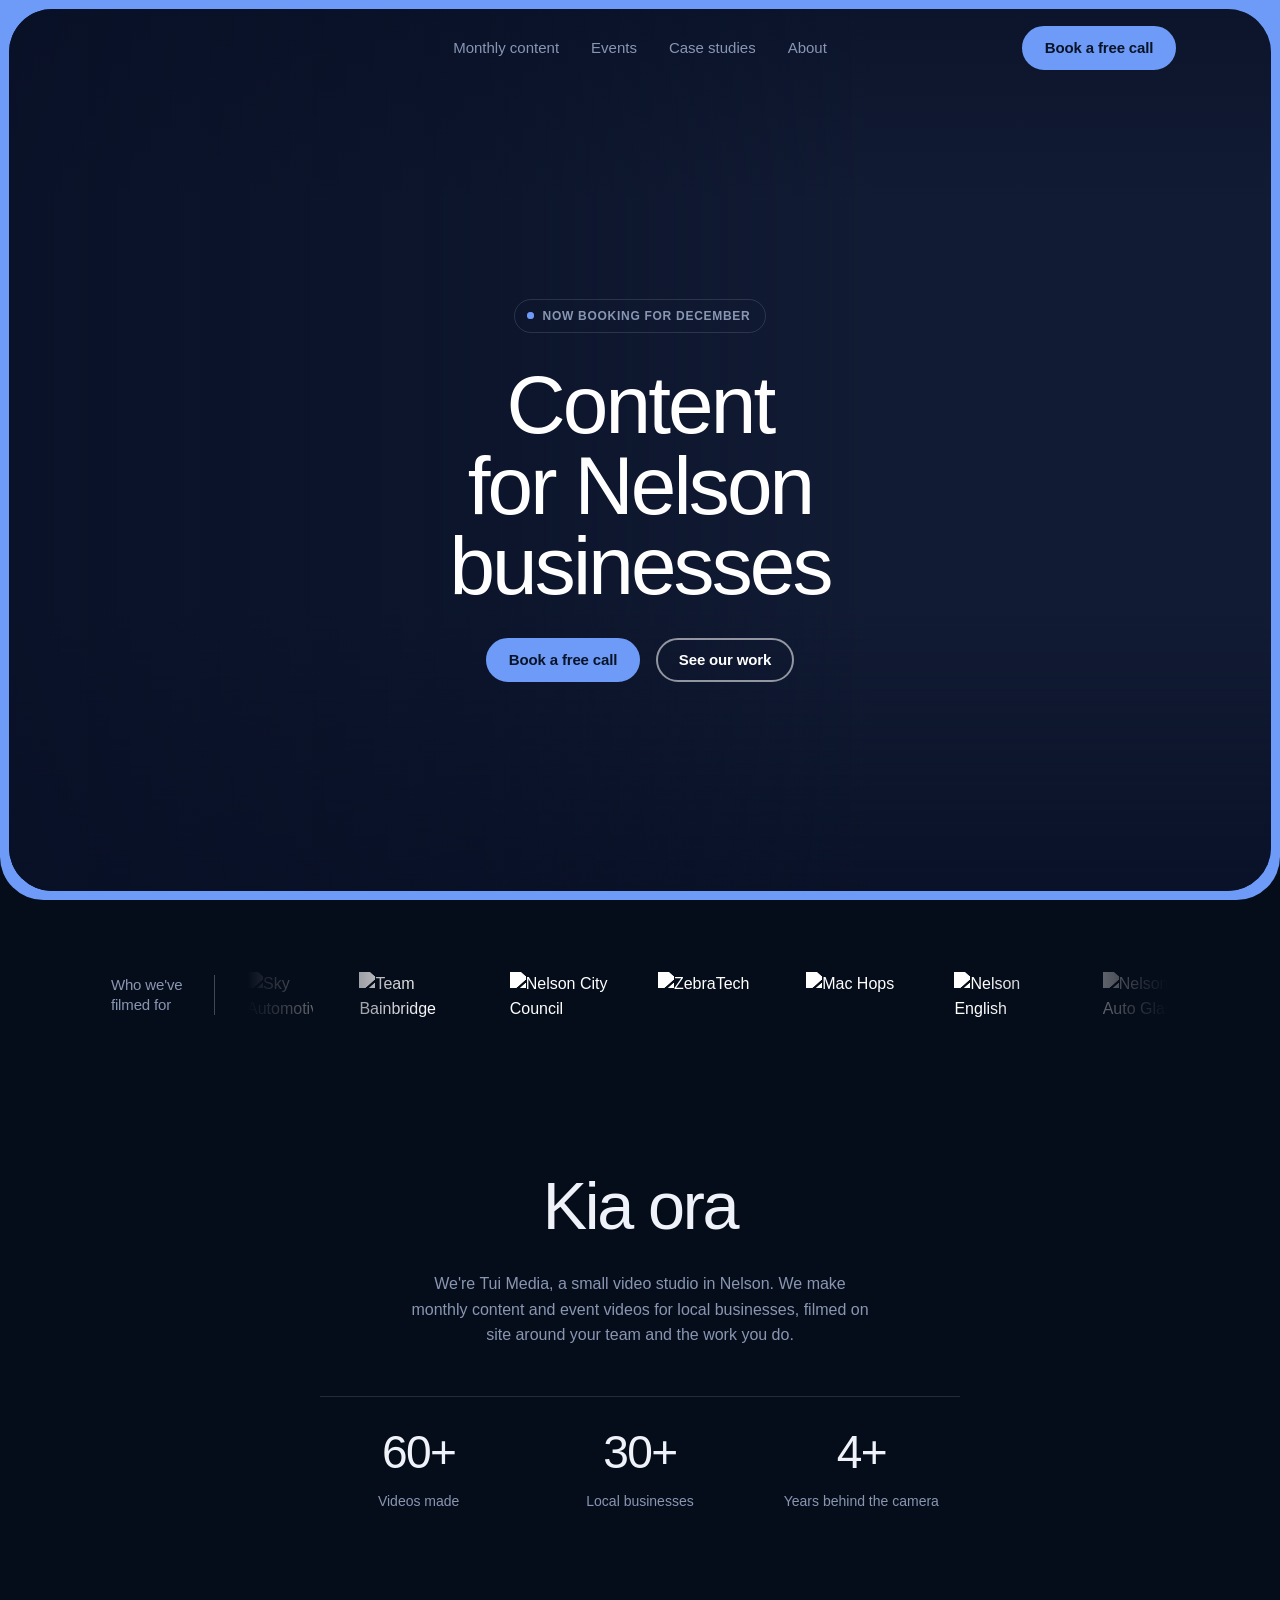
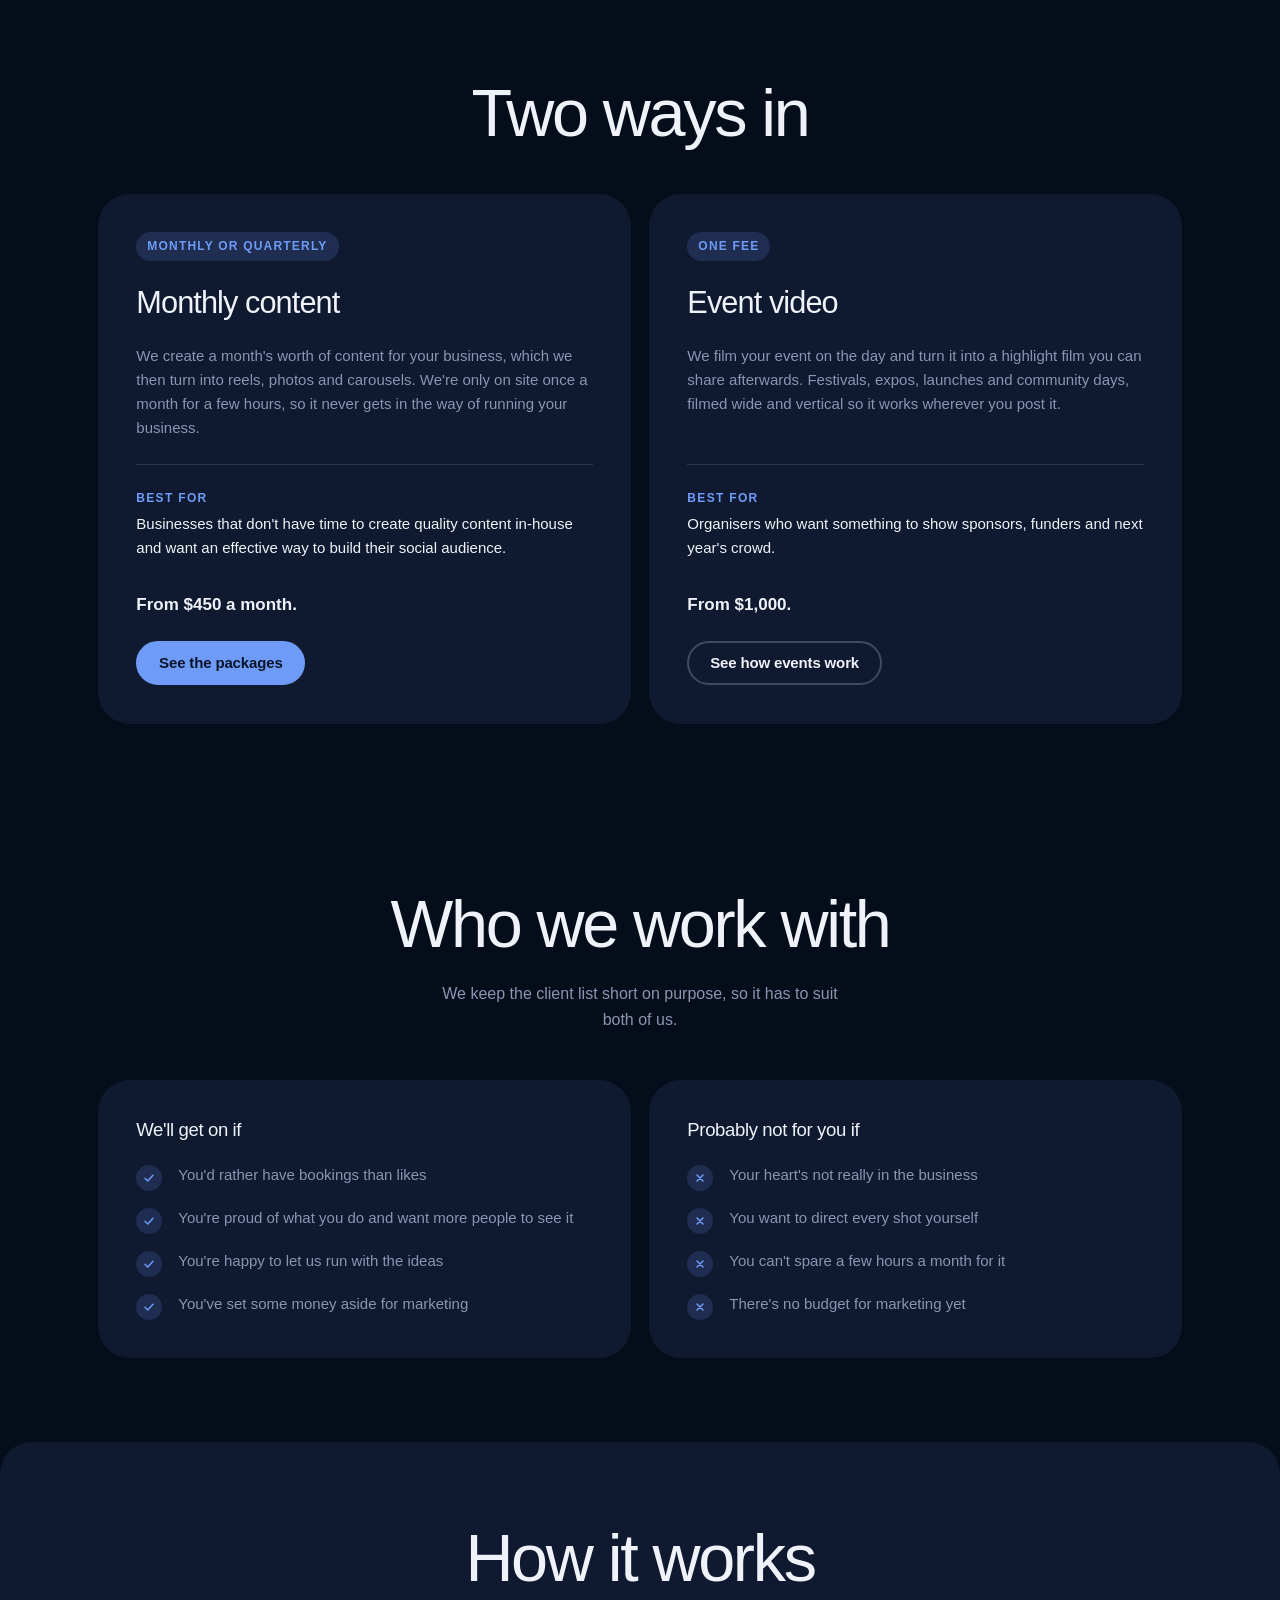
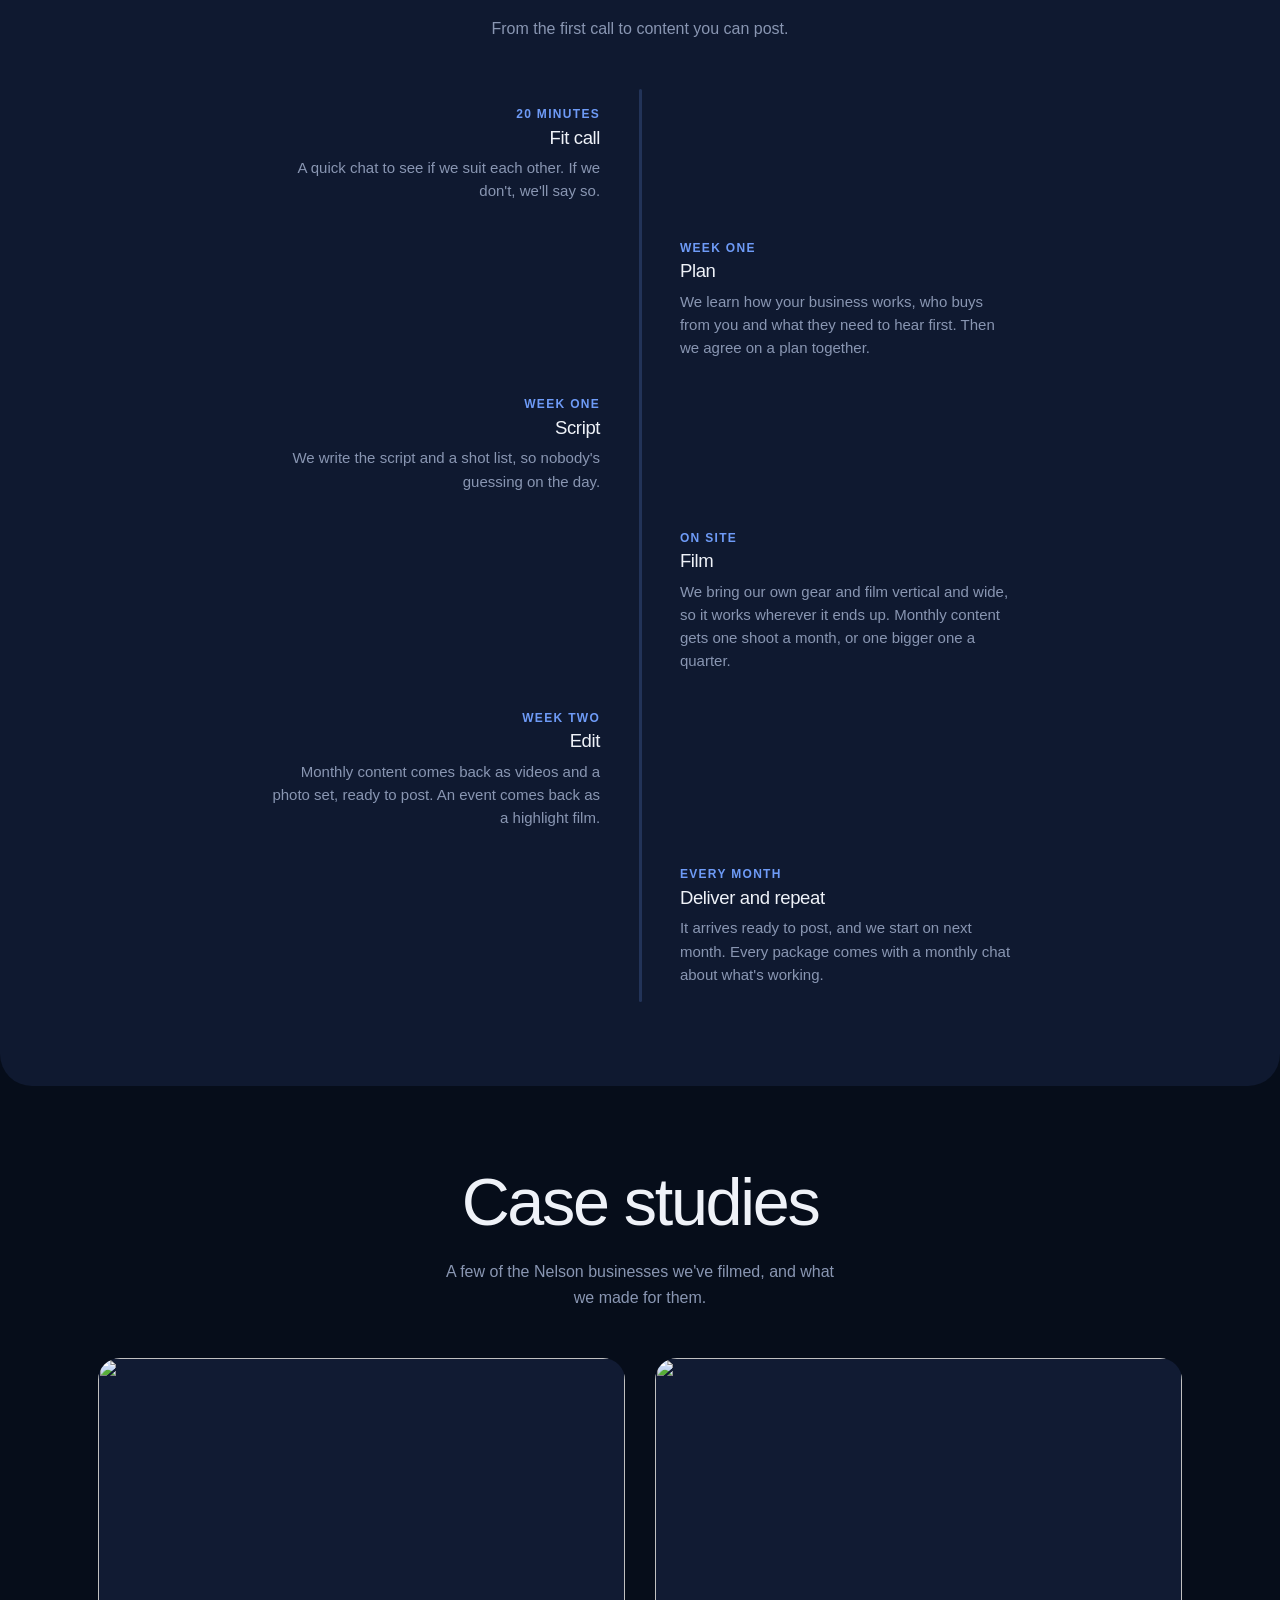
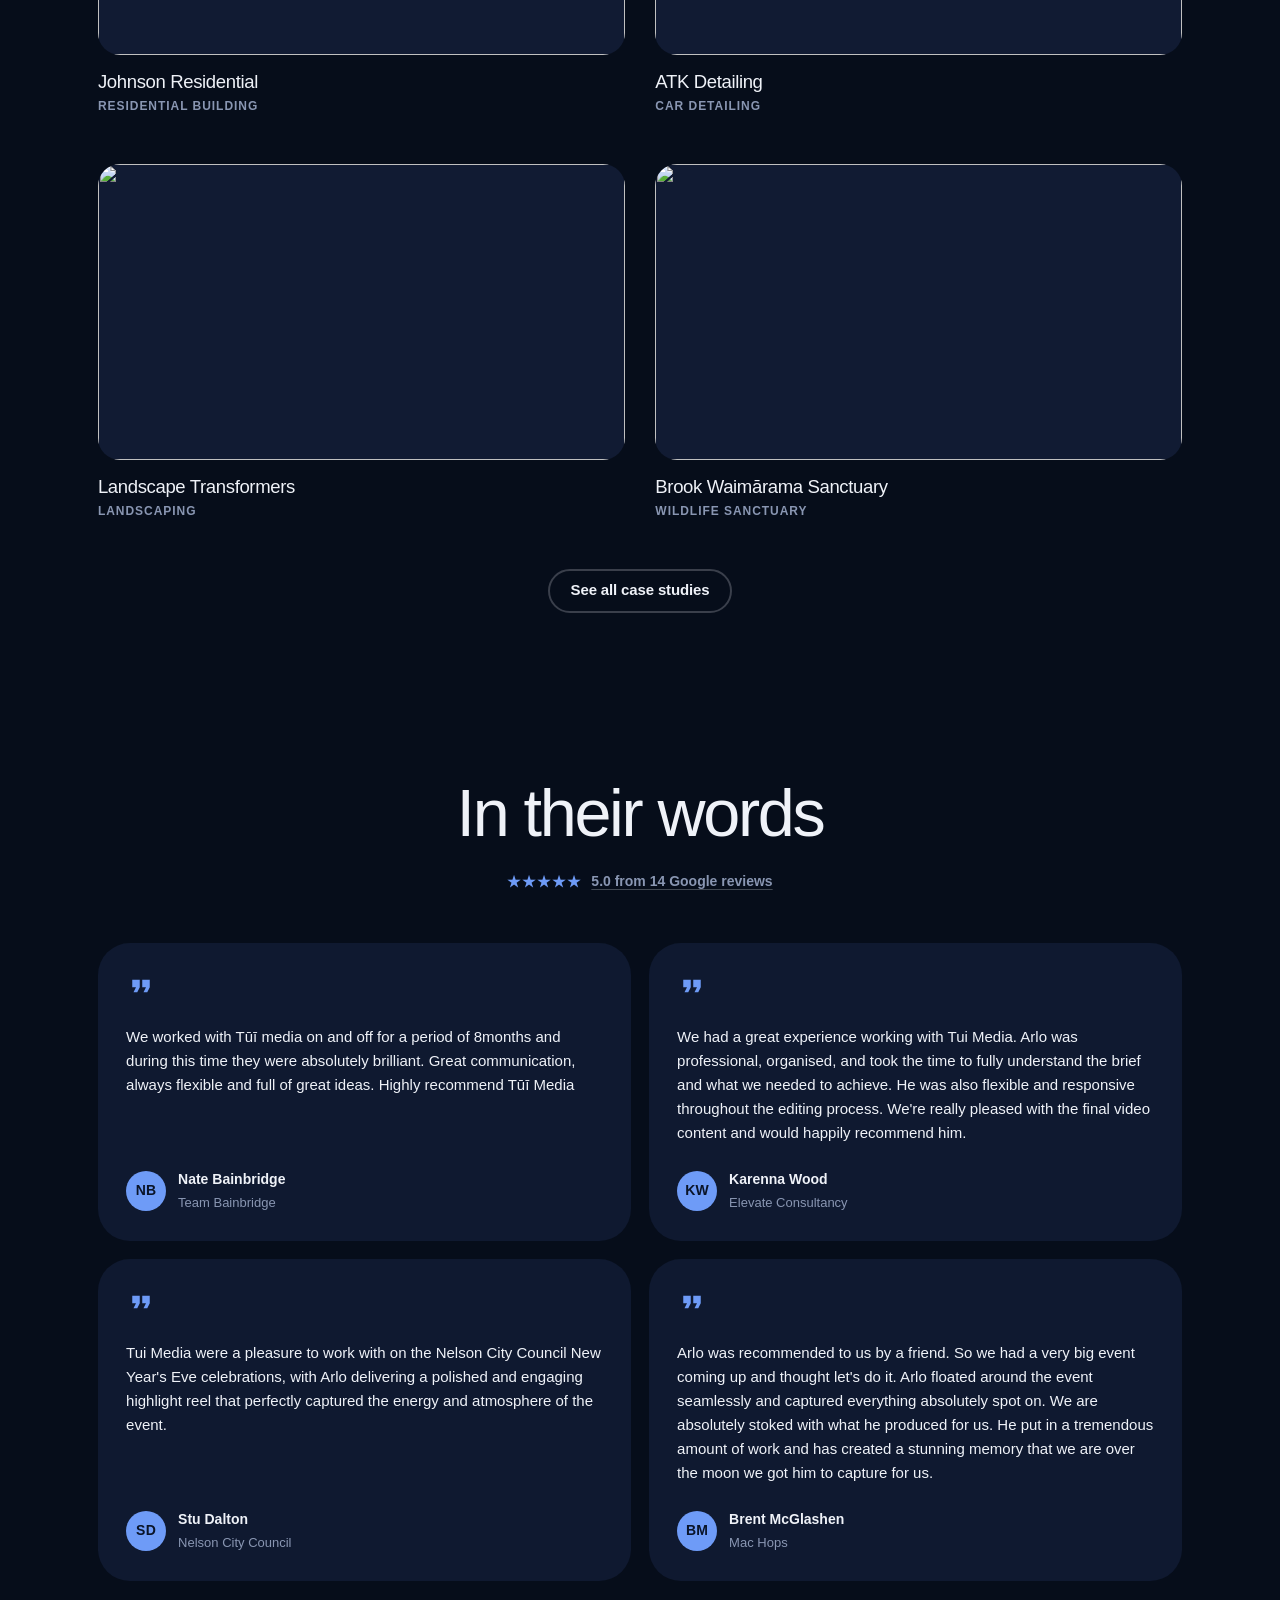
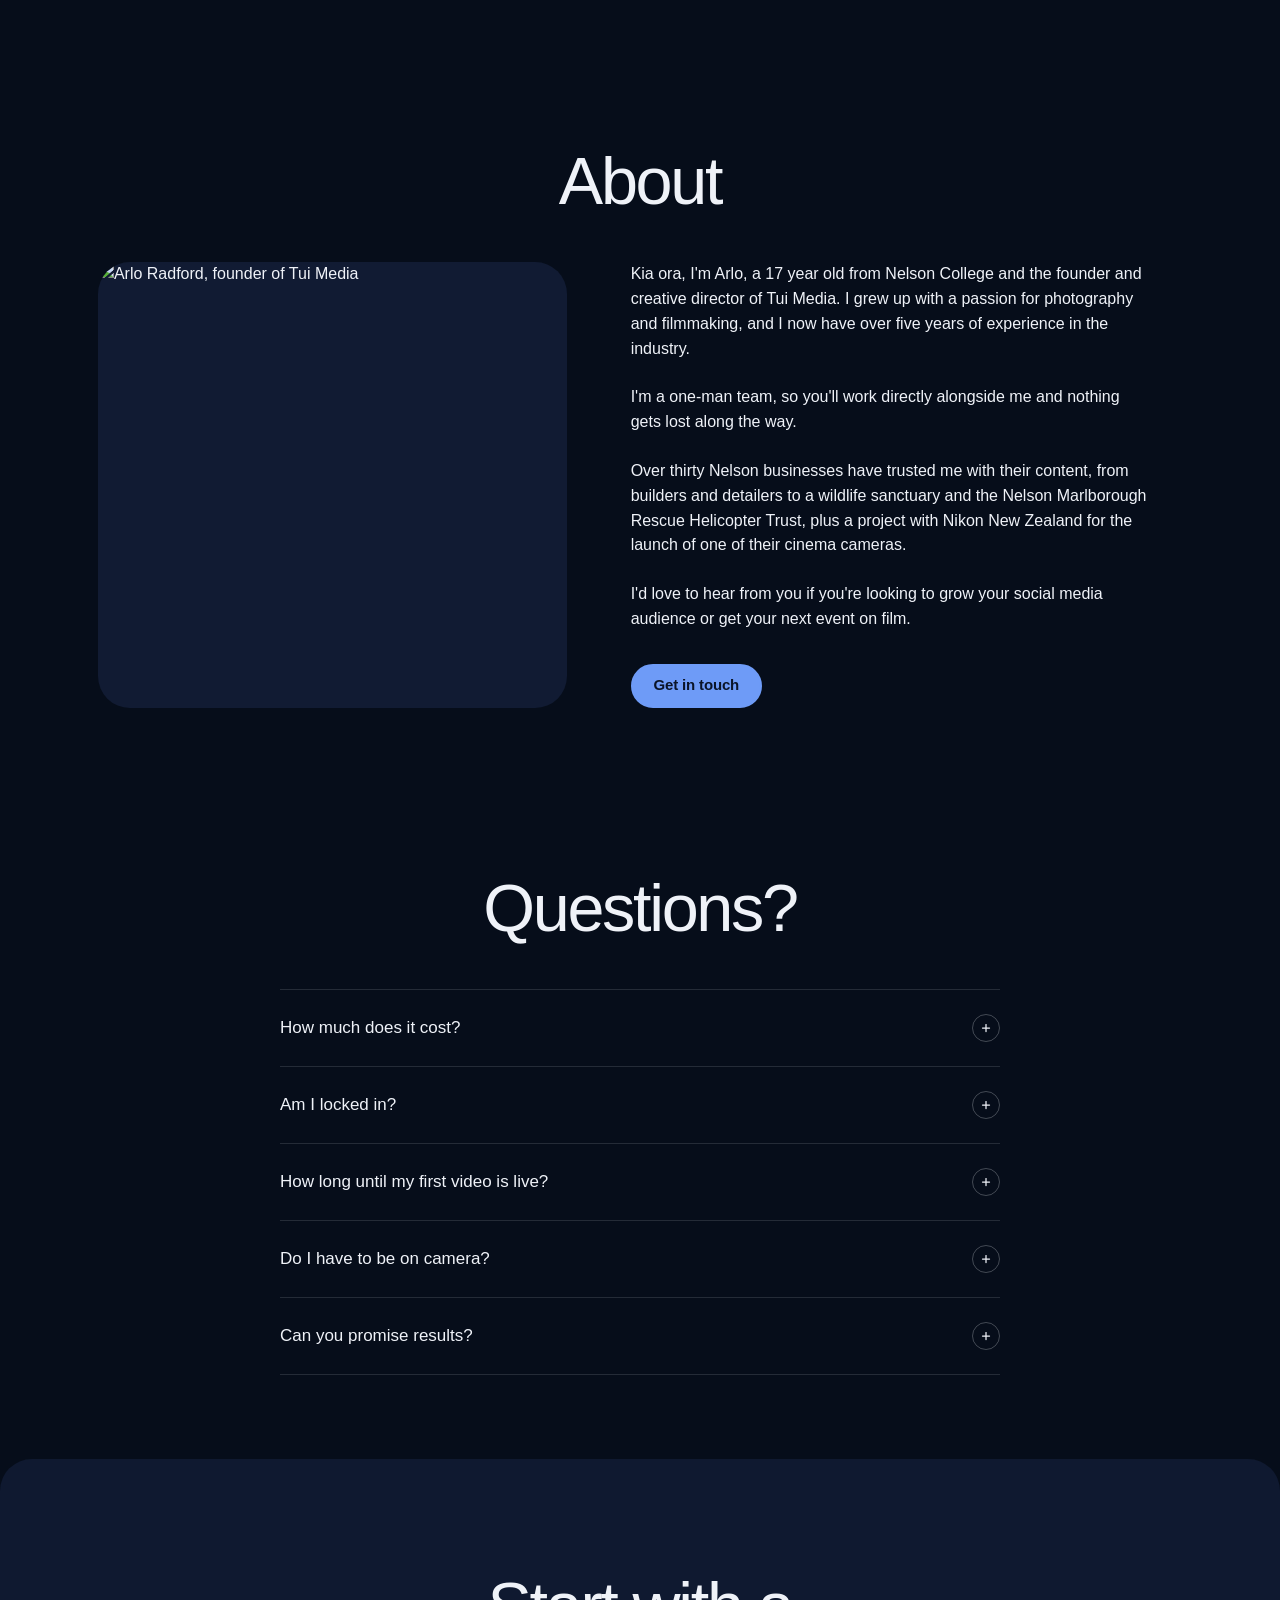
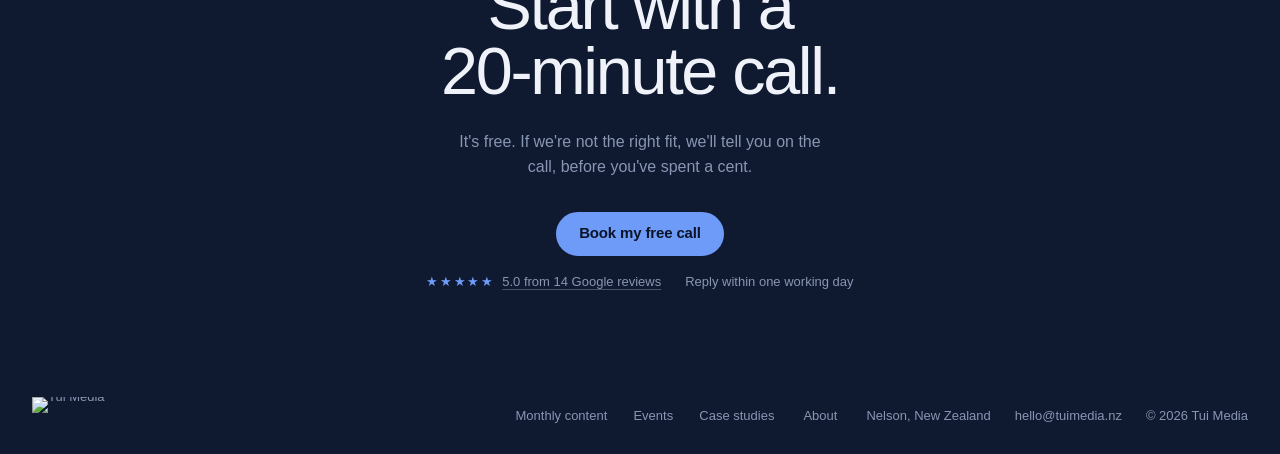
==== wireframe/index.html @ c37cafd7 "Phone menu: hovering a link no longer makes its label vanish The desktop hover rolls the label up an" ====
<!DOCTYPE html>
<html lang="en-NZ">
<head>
<meta charset="utf-8">
<meta name="viewport" content="width=device-width, initial-scale=1">
<title>Tui Media | Video content for Nelson businesses</title>
<meta name="description" content="A small Nelson video studio making monthly content and event videos for local businesses, filmed on site.">
<link rel="canonical" href="https://www.tuimedia.nz/">

<meta name="robots" content="index, follow, max-image-preview:large, max-snippet:-1, max-video-preview:-1">
<meta name="author" content="Arlo Radford">

<meta property="og:type" content="website">
<meta property="og:site_name" content="Tui Media">
<meta property="og:url" content="https://www.tuimedia.nz/">
<meta property="og:title" content="Tui Media | Video content for Nelson businesses">
<meta property="og:description" content="A small Nelson video studio making monthly content and event videos for local businesses, filmed on site.">
<meta property="og:locale" content="en_NZ">
<meta property="og:image" content="https://www.tuimedia.nz/og.jpg">
<meta property="og:image:width" content="1200">
<meta property="og:image:height" content="630">
<meta property="og:image:type" content="image/jpeg">
<meta property="og:image:alt" content="The Tui Media logo, white on navy.">

<meta name="twitter:card" content="summary_large_image">
<meta name="twitter:title" content="Tui Media | Video content for Nelson businesses">
<meta name="twitter:description" content="A small Nelson video studio making monthly content and event videos for local businesses, filmed on site.">
<meta name="twitter:image" content="https://www.tuimedia.nz/og.jpg">
<meta name="twitter:image:alt" content="The Tui Media logo, white on navy.">

<meta name="theme-color" content="#0F1930">
<link rel="icon" type="image/png" sizes="32x32" href="/favicon-32.png">
<link rel="apple-touch-icon" sizes="512x512" href="/favicon-512.png">

<script type="application/ld+json">
{
  "@context": "https://schema.org",
  "@graph": [
    {
      "@type": "ProfessionalService",
      "@id": "https://www.tuimedia.nz/#business",
      "name": "Tui Media",
      "alternateName": "Tui Media Nelson",
      "description": "A small Nelson video studio making monthly content and event videos for local businesses, filmed on site.",
      "slogan": "Content for Nelson businesses",
      "url": "https://www.tuimedia.nz/",
      "image": "https://www.tuimedia.nz/og.jpg",
      "logo": {
        "@type": "ImageObject",
        "@id": "https://www.tuimedia.nz/#logo",
        "url": "https://www.tuimedia.nz/favicon-512.png",
        "width": 512,
        "height": 512,
        "caption": "Tui Media"
      },
      "email": "hello@tuimedia.nz",
      "founder": { "@id": "https://www.tuimedia.nz/#arlo" },
      "knowsLanguage": "en-NZ",
      "sameAs": ["https://www.instagram.com/arloradford"],
      "address": {
        "@type": "PostalAddress",
        "addressLocality": "Nelson",
        "addressRegion": "Nelson",
        "addressCountry": "NZ"
      },
      "geo": { "@type": "GeoCoordinates", "latitude": -41.2706, "longitude": 173.2840 },
      "areaServed": [
        { "@type": "City", "name": "Nelson" },
        { "@type": "City", "name": "Richmond" },
        { "@type": "AdministrativeArea", "name": "Tasman" },
        { "@type": "AdministrativeArea", "name": "Marlborough" },
        { "@type": "Country", "name": "New Zealand" }
      ],
      "serviceType": ["Social media video content", "Social media photography", "Event videography"],
      "priceRange": "$$",
      "hasOfferCatalog": {
        "@type": "OfferCatalog",
        "name": "Video content services",
        "itemListElement": [
          { "@type": "Offer", "url": "https://www.tuimedia.nz/monthly-content", "name": "Monthly content, Lite", "price": "450", "priceCurrency": "NZD", "priceSpecification": { "@type": "UnitPriceSpecification", "price": "450", "priceCurrency": "NZD", "unitText": "month" }, "itemOffered": { "@type": "Service", "name": "Monthly content, Lite", "description": "A monthly content plan, a planned shoot, edited videos, a photo set and a monthly check-in on what worked. 2 videos and 10 photos a month. Or $1,200 a quarter, paid upfront.", "areaServed": { "@type": "City", "name": "Nelson" }, "provider": { "@id": "https://www.tuimedia.nz/#business" } } },
          { "@type": "Offer", "url": "https://www.tuimedia.nz/monthly-content", "name": "Monthly content, Core", "price": "750", "priceCurrency": "NZD", "priceSpecification": { "@type": "UnitPriceSpecification", "price": "750", "priceCurrency": "NZD", "unitText": "month" }, "itemOffered": { "@type": "Service", "name": "Monthly content, Core", "description": "A monthly content plan, a planned shoot, edited videos, a photo set and a monthly check-in on what worked. 4 videos and 15 photos a month. Or $2,000 a quarter, paid upfront.", "areaServed": { "@type": "City", "name": "Nelson" }, "provider": { "@id": "https://www.tuimedia.nz/#business" } } },
          { "@type": "Offer", "url": "https://www.tuimedia.nz/monthly-content", "name": "Monthly content, Full", "price": "1200", "priceCurrency": "NZD", "priceSpecification": { "@type": "UnitPriceSpecification", "price": "1200", "priceCurrency": "NZD", "unitText": "month" }, "itemOffered": { "@type": "Service", "name": "Monthly content, Full", "description": "A monthly content plan, a planned shoot, edited videos, a photo set and a monthly check-in on what worked. 8 videos and 20 photos a month. Or $3,200 a quarter, paid upfront.", "areaServed": { "@type": "City", "name": "Nelson" }, "provider": { "@id": "https://www.tuimedia.nz/#business" } } },
          { "@type": "Offer", "url": "https://www.tuimedia.nz/events", "itemOffered": { "@type": "Service", "name": "Event video", "description": "An event filmed on the day and cut into a highlight film. $1,000 for up to four hours of filming, $1,400 for a full day.", "areaServed": { "@type": "City", "name": "Nelson" }, "provider": { "@id": "https://www.tuimedia.nz/#business" } } }
        ]
      }
    },
    {
      "@type": "Person",
      "@id": "https://www.tuimedia.nz/#arlo",
      "name": "Arlo Radford",
      "jobTitle": "Founder and creative director",
      "image": "https://www.tuimedia.nz/img/arlo-radford.webp",
      "worksFor": { "@id": "https://www.tuimedia.nz/#business" },
      "homeLocation": { "@type": "Place", "name": "Nelson, New Zealand" },
      "sameAs": ["https://www.instagram.com/arloradford"]
    },
    {
      "@type": "WebSite",
      "@id": "https://www.tuimedia.nz/#website",
      "url": "https://www.tuimedia.nz/",
      "name": "Tui Media",
      "inLanguage": "en-NZ",
      "publisher": { "@id": "https://www.tuimedia.nz/#business" }
    },
    {
      "@type": "WebPage",
      "@id": "https://www.tuimedia.nz/#webpage",
      "url": "https://www.tuimedia.nz/",
      "name": "Tui Media | Video content for Nelson businesses",
      "description": "A small Nelson video studio making monthly content and event videos for local businesses, filmed on site.",
      "isPartOf": { "@id": "https://www.tuimedia.nz/#website" },
      "about": { "@id": "https://www.tuimedia.nz/#business" },
      "primaryImageOfPage": { "@id": "https://www.tuimedia.nz/#logo" },
      "inLanguage": "en-NZ"
    },
    {
      "@type": "FAQPage",
      "@id": "https://www.tuimedia.nz/#faq",
      "mainEntity": [
    {
      "@type": "Question",
      "name": "How much does it cost?",
      "acceptedAnswer": { "@type": "Answer", "text": "Monthly content is $450, $750 or $1,200 a month, and a bit less if you pay by the quarter. Event videos start at $1,000." }
    },
    {
      "@type": "Question",
      "name": "Am I locked in?",
      "acceptedAnswer": { "@type": "Answer", "text": "Nope. Monthly plans start with a two-month opening period, then go month to month with 30 days' notice. Event videos are a single fee with nothing ongoing." }
    },
    {
      "@type": "Question",
      "name": "How long until my first video is live?",
      "acceptedAnswer": { "@type": "Answer", "text": "Usually two to three weeks. The first week goes on planning, we film in a day, and the edit takes a few days after that." }
    },
    {
      "@type": "Question",
      "name": "Do I have to be on camera?",
      "acceptedAnswer": { "@type": "Answer", "text": "No, but it usually helps. If you'd rather stay behind the camera, we can build it around your team, your customers, the work or a voiceover." }
    },
    {
      "@type": "Question",
      "name": "Can you promise results?",
      "acceptedAnswer": { "@type": "Answer", "text": "No, and be wary of anyone who does. What I can do is look at what's already working in your industry, build around it, and give you a few versions so you're not betting on one." }
    }
      ]
    }
  ]
}
</script>
<link rel="preload" href="/fonts/bricolage-grotesque-latin.woff2" as="font" type="font/woff2" crossorigin>
<style>
  /* Bricolage Grotesque, self-hosted. Served from Google Fonts until now,
     which cost two extra connections and a chained request (stylesheet,
     then font) on the critical path. Same variable files, same subsets,
     one origin. The latin subset covers every character on the page and is
     preloaded; latin-ext is declared for safety and only fetched if a
     character in its range ever appears. */
  @font-face {
    font-family: 'Bricolage Grotesque';
    font-style: normal;
    font-weight: 200 800;
    font-stretch: 100%;
    font-display: swap;
    src: url(/fonts/bricolage-grotesque-latin.woff2) format('woff2');
    unicode-range: U+0000-00FF, U+0131, U+0152-0153, U+02BB-02BC, U+02C6, U+02DA, U+02DC, U+0304, U+0308, U+0329, U+2000-206F, U+20AC, U+2122, U+2191, U+2193, U+2212, U+2215, U+FEFF, U+FFFD;
  }
  @font-face {
    font-family: 'Bricolage Grotesque';
    font-style: normal;
    font-weight: 200 800;
    font-stretch: 100%;
    font-display: swap;
    src: url(/fonts/bricolage-grotesque-latin-ext.woff2) format('woff2');
    unicode-range: U+0100-02BA, U+02BD-02C5, U+02C7-02CC, U+02CE-02D7, U+02DD-02FF, U+0304, U+0308, U+0329, U+1D00-1DBF, U+1E00-1E9F, U+1EF2-1EFF, U+2020, U+20A0-20AB, U+20AD-20C0, U+2113, U+2C60-2C7F, U+A720-A7FF;
  }

  /* ------------------------------------------------------------------
     TUI MEDIA — tuimedia.nz
     One file, two routed views: #home and #book. No build step.
     ------------------------------------------------------------------ */

  :root {
    /* ---- PALETTE ------------------------------------------------------
       The alternate purple set is kept in PALETTES.md rather than shipped
       here, so nothing unused is downloaded on every visit. */
    --paper:    #060D1A;
    --surface:  #0F1930;
    --ink:      #EFF2F8;
    --muted:    #8996B2;

    --hairline: rgba(239, 242, 248, 0.22);
    --rule:     rgba(239, 242, 248, 0.13);
    --rule-2:   rgba(239, 242, 248, 0.26);

    --accent:      #6E9BF7;
    --accent-ink:  #0A1428;
    --accent-soft: rgba(110, 155, 247, 0.16);

    /* form errors. 8.6:1 on --paper, 7.7:1 on --surface */
    --error: #FF8A8A;
    /* delivery/connected states in the account diagram. The one green in
       the palette, kept for "this is live and it is yours" and nothing else */
    --ok: #45C97A;
    /* the "Sent" pill behind the green, same recipe as --accent-soft */
    --ok-soft: rgba(69, 201, 122, 0.15);

    /* nav pill: translucent so content reads through it while it floats */
    --nav-bg:   rgba(15, 25, 48, 0.40);
    --nav-h: 60px;
    /* the whole sticky strip the pill sits in, gutter above and below */
    --nav-space: calc(var(--nav-h) + var(--frame) * 2);

    /* the ground a case-study card sits on before its poster paints */
    --slot-1: #111B33;

    --t-display: clamp(2.75rem, 6.4vw, 6rem);
    --t-h2:      clamp(2rem, 5.2vw, 4.5rem);
    --t-h3:      clamp(1.125rem, 1.45vw, 1.375rem);
    --t-body:    clamp(1rem, 1.15vw, 1.125rem);
    --t-small:   0.8125rem;
    --t-micro:   0.75rem;

    --s-1: 0.5rem;
    --s-2: 1rem;
    --s-3: 1.5rem;
    --s-4: 2rem;
    --s-5: 3rem;
    --s-6: 4.5rem;
    --s-7: 7rem;
    --s-8: 10rem;

    /* one value drives the gap above the nav and both side gutters */
    --frame: clamp(0.75rem, 1.4vw, 1.25rem);
    /* content stops here so columns aren't stretched edge to edge.
       The nav pill uses the same value, so everything shares one edge. */
    --content: 1120px;

    --logo-bird: url("/img/tui-bird.webp");

    /* motion */
    --ease-out: cubic-bezier(0.23, 1, 0.32, 1);

    --radius:      32px;
    --radius-sm:   22px;
    --radius-pill: 999px;
  }

  * { box-sizing: border-box; }

  /* nothing in here had a visible keyboard focus state. One ring, everywhere,
     and only for keyboard users so the mouse path stays clean. Outline shape
     follows the element's own border-radius automatically in every current
     browser, so this does not set one — an explicit 4px here used to exist
     for that purpose and was overwriting the real radius on every already-
     rounded control (pills, cards) the moment it gained focus. */
  :focus-visible {
    outline: 2px solid var(--accent);
    outline-offset: 3px;
  }
  :focus:not(:focus-visible) { outline: none; }
  /* the router parks focus on a heading after a route change — that is a
     programmatic move, not a keyboard one, so it should not draw a ring */
  h1[tabindex], h2[tabindex], .done[tabindex] { outline: none; }
  [hidden] { display: none !important; }
  html {
    -webkit-text-size-adjust: 100%;
    scroll-behavior: smooth;
    /* the bounce past either end of the page (rubber-band scrolling on Macs
       and phones) shows this, not the body. The page opens on the hero and
       closes on the footer panel, both --surface, so the overscroll matches
       them instead of flashing the darker page ground. */
    background: var(--surface);
    /* the pill floats over the top of the page, so everything the browser
       scrolls to — anchors, keyboard focus, find-in-page — stops below it
       instead of landing underneath */
    scroll-padding-top: calc(var(--nav-h) + var(--frame) * 2 + 8px);
  }
  section[id], div[id] { scroll-margin-top: calc(var(--nav-h) + var(--frame) * 2 + 8px); }
  @media (prefers-reduced-motion: reduce) { html { scroll-behavior: auto; } }

  /* Lenis (js/smooth-scroll.js) drives the scrolling, so the browser's own
     smooth scroll has to stand down or the two fight each other. */
  html.lenis, html.lenis body { height: auto; }
  .lenis.lenis-smooth { scroll-behavior: auto !important; }
  .lenis.lenis-stopped { overflow: clip; }
  .lenis.lenis-smooth iframe { pointer-events: none; }

  ::selection { background: var(--accent); color: var(--accent-ink); }

  /* ---------- page loader / curtain --------------------------------------
     The leading edge is a curve, not a straight line - the square-edged wipe
     read as a block sliding past. Technique measured off double.io/contact:
     a very large ellipse (125% wide, 500% tall) sits in an overflow-hidden
     strip glued to the panel edge, so only a shallow dome of it shows and
     the panel appears to have a curved edge. One strip per edge: the top
     dome leads on the way in, the bottom dome trails on the way out. Their
     motion, not their palette - the ground here is the Tui navy.

     Timing is measured off the same page: ~900ms on an expo in-out, which
     sits almost still for the first third, crosses fast, then settles on a
     long tail. */
  :root {
    /* Scaled off width, not height. The dome is 125% of viewport WIDTH, so
       sizing its height in vh made it a shallow sweep on a wide desktop and
       a tall half-circle on a narrow phone - same rule, different shape. In
       vw the arc keeps its proportions across breakpoints; the clamp stops
       it collapsing on small phones or ballooning on ultrawide. */
    --curtain-arc: clamp(56px, 16vw, 200px);          /* dome height */
    --curtain-ease: cubic-bezier(0.85, 0, 0.15, 1);   /* expo in-out */
  }
  @keyframes loader-curtain-up {
    0%   { transform: translateY(0); }
    100% { transform: translateY(calc(-100% - var(--curtain-arc))); }
  }
  @keyframes loader-curtain-down {
    0%   { transform: translateY(calc(100% + var(--curtain-arc))); }
    100% { transform: translateY(0); }
  }
  .page-loader {
    position: fixed; inset: 0; z-index: 999;
    background: var(--loader-navy, #0B1E3F);
    display: flex; align-items: center; justify-content: center;
    pointer-events: none;
    /* own compositor layer for the whole subtree, kept alive for the
       animation's duration - without this WebKit can leave a stale tile
       of the progress bar's last-painted pixels behind in the corner
       once the curtain has animated away and the layer is torn down. */
    will-change: transform;
  }
  /* thin bar along the very top of the tab while the curtain is up. Width
     is driven from JS against the same load signal that dismisses the
     curtain, not a canned animation, so it always reaches the far edge
     exactly as the reveal fires - never stalls short, never finishes and
     sits waiting.

     Positioned absolute (against .page-loader, itself positioned) rather
     than fixed - fixed descendants inside a transform-animated ancestor
     are supposed to travel with it, but that combination is exactly what
     produced the stale corner tile above; absolute against a positioned
     parent is the unambiguous, no-special-case way to move as one paint
     unit with the curtain.

     Hidden by default and only ever switched on by JS for the one first-
     paint load it times - the curtain is reused for in-page nav (Home <->
     Book) with no real asset load behind it, and toggling this off the
     idle/enter/exit classes those transitions share left a stale width
     from the last real load flashing in, static, top-left, every time
     that curtain came back up. */
  .page-loader__progress {
    display: none;
    position: absolute; top: 0; left: 0; width: 100%; height: 3px;
    z-index: 1000;
    overflow: hidden;
    background: rgba(255, 255, 255, 0.12);
  }
  .page-loader__progress i {
    display: block; height: 100%; width: 0%;
    background: var(--accent);
  }
  /* the domes have to paint in the panel's own colour, and they sit outside
     its box, so they cannot be clipped by it - hence a strip each side */
  .page-loader__arc {
    position: absolute; left: 0;
    width: 100%; height: var(--curtain-arc);
    overflow: hidden;
  }
  .page-loader__arc i {
    position: absolute; left: 50%;
    width: 125%; height: 500%;
    border-radius: 50%;
    background: var(--loader-navy, #0B1E3F);
    transform: translateX(-50%);
  }
  /* each strip laps 1px into the panel rather than butting against it. Two
     separately-painted shapes sharing an edge leave an antialiased hairline,
     and at the fractional offsets the animation runs through, that hairline
     read as a line sweeping across the curtain. The overlap hides the join;
     the extra 1px of height keeps the outer edge of the dome where it was. */
  .page-loader__arc--top     { bottom: calc(100% - 1px); height: calc(var(--curtain-arc) + 1px); }
  .page-loader__arc--top i   { top: 0; }      /* bulges up, leads the rise */
  .page-loader__arc--bot     { top: calc(100% - 1px); height: calc(var(--curtain-arc) + 1px); }
  .page-loader__arc--bot i   { bottom: 0; }   /* bulges down, trails the exit */

  .page-loader--exit  { animation: loader-curtain-up 900ms var(--curtain-ease) forwards; }
  .page-loader--enter { animation: loader-curtain-down 700ms var(--curtain-ease) both; }
  /* parked below the fold between navigations, dome included; visibility
     keeps it off the a11y tree and out of paint rather than just transparent */
  .page-loader--idle {
    transform: translateY(calc(100% + var(--curtain-arc)));
    visibility: hidden;
  }
  .page-loader__icon {
    position: relative;
    width: 64px;
    height: 107px;
    /* same mark as the navbar wordmark, full colour, no tint */
    background: var(--logo-bird) no-repeat center / contain;
  }
  @keyframes loader-fade-out { to { opacity: 0; visibility: hidden; } }
  @keyframes loader-fade-in  { from { opacity: 0; } to { opacity: 1; } }
  @media (prefers-reduced-motion: reduce) {
    /* a cross-fade rather than a 1ms flash - no travel, but the page still
       arrives instead of snapping into place. animationend fires either way,
       which the curtain's state machine depends on. */
    .page-loader--exit  { animation: loader-fade-out 420ms ease forwards; }
    .page-loader--enter { animation: loader-fade-in 320ms ease both; }
  }

  body {
    margin: 0;
    /* at least a screen tall, so a short view (the booking form on a tall
       monitor) never lets the --surface overscroll colour on <html> show
       through under it */
    min-height: 100vh;
    background: var(--paper);
    color: var(--ink);
    font-family: 'Bricolage Grotesque', 'Helvetica Neue', Arial, sans-serif;
    font-optical-sizing: auto;
    font-size: var(--t-body);
    line-height: 1.55;
    -webkit-font-smoothing: antialiased;
    overflow-x: hidden;
  }

  /* ---------- primitives ---------- */

  .shell { width: 100%; max-width: var(--content); margin-inline: auto; padding-inline: var(--frame); }
  section { padding-block: 5.25rem; }

  h1, h2, h3 {
    margin: 0;
    font-weight: 500;
    letter-spacing: -0.035em;
    line-height: 0.98;
    text-wrap: balance;
  }
  h1 { font-size: var(--t-display); }
  h2 { font-size: var(--t-h2); }
  h3 { font-size: var(--t-h3); line-height: 1.15; letter-spacing: -0.02em; }
  p  { margin: 0; }

  .lede { font-size: var(--t-body); color: var(--muted); line-height: 1.6; max-width: 46ch; }
  .measure { max-width: 58ch; }
  .center { text-align: center; }
  .center .lede, .center .measure { margin-inline: auto; }

  .block { background: var(--slot-1); border-radius: var(--radius); overflow: hidden; }

  /* ---------- motion ----------------------------------------------------
     Entrance reveals are one-shot transitions (not keyframes) fired by an
     IntersectionObserver. Stagger is set per arrival in JS via --anim-delay. */

  [data-anim] {
    opacity: 0;
    transform: translateY(16px);
    transition: opacity 520ms var(--ease-out), transform 520ms var(--ease-out);
    transition-delay: var(--anim-delay, 0ms);
  }
  [data-anim].in { opacity: 1; transform: none; }

  /* ---------- buttons ----------
     Plain pills with the label and nothing else. A solid button is filled
     with the accent; on hover it inverts to the outline. An outline button
     does the opposite and fills on hover. Only the colours change: nothing
     slides, moves or scales. */
  .btn {
    display: inline-flex;
    font-family: inherit;   /* a <button class="btn"> (the form's submit) otherwise falls back to the browser's own font */
    align-items: center;
    justify-content: center;
    height: 44px;
    padding: 0 1.3rem;
    border-radius: var(--radius-pill);
    border: 2px solid var(--accent);   /* 2px, so outline buttons read clearly; on every button so hover changes colour only, never size */
    background: var(--accent);
    color: var(--accent-ink);
    font-size: 0.9375rem;
    font-weight: 600;
    letter-spacing: -0.01em;
    text-decoration: none;
    white-space: nowrap;
    cursor: pointer;
    transition: background-color 160ms ease, color 160ms ease, border-color 160ms ease;
  }
  .btn-label { display: grid; line-height: 1.25; }
  .btn-label > span:nth-child(2) { display: none; }
  .btn.outline { background: transparent; border-color: var(--hairline); color: var(--ink); }

  .btn.light { background: var(--ink); border-color: var(--ink); color: var(--paper); }

  @media (hover: hover) and (pointer: fine) {
    .btn:hover { background: transparent; color: var(--ink); }
    .btn.outline:hover { background: var(--accent); border-color: var(--accent); color: var(--accent-ink); }
    .btn.light:hover { background: transparent; border-color: var(--ink); color: var(--ink); }
  }

  .btn-row { display: flex; gap: var(--s-2); flex-wrap: wrap; }
  .center .btn-row { justify-content: center; }

  /* ---------- nav ---------- */

  /* the pill follows you down the page, and gets out of the way when you are
     reading. Scrolling up brings it straight back. */
  .nav-wrap {
    position: relative;   /* scrolls away with the page; z-index keeps it over the hero */
    z-index: 50;
    padding: var(--frame);
  }
  .nav {
    position: relative;
    max-width: calc(var(--content) - 2 * var(--frame));
    margin-inline: auto;
    height: 60px;
    padding: 6px 6px 6px var(--s-4);
    border-radius: var(--radius-pill);
    color: var(--ink);
    display: flex;
    align-items: center;
    gap: var(--s-4);

    /* liquid glass: let the page through, then bend and brighten it. No border
       — the shape is carried by the blur and the drop shadow alone. */
    background: none;
    -webkit-backdrop-filter: none;
            backdrop-filter: none;
    border: 0;
    box-shadow: none;
  }
  /* the mark itself stays 24x40; the link around it is padded out to a
     44px-tall target so it is tappable, with the padding pulled back off
     the left edge so the logo does not visually shift */
  .wordmark {
    display: inline-flex; align-items: center; line-height: 0;
    min-width: 44px; min-height: 44px;
    margin-left: -10px; padding-left: 10px;
    -webkit-tap-highlight-color: transparent;
  }
  /* nav: bird mark only, masked so it takes the accent exactly.
     Full lockup stays in the footer as an <img>. */
  .wordmark i {
    display: block;
    height: 40px;
    width: 24px;                        /* artwork is 0.598:1, full colour, no tint */
    background: var(--logo-bird) no-repeat center / contain;
  }
  /* centred on the bar itself, not just the space between logo and CTA —
     those two columns are different widths, so an in-flow center would sit
     off-true */
  .nav-links {
    display: flex;
    position: absolute;
    left: 50%;
    transform: translateX(-50%);
    gap: var(--s-4);
    font-size: 0.9375rem;
    font-weight: 500;
  }
  .nav-links a {
    color: var(--muted);
    text-decoration: none;
    white-space: nowrap;
  }
  /* same slide-up label swap as .btn-label: the current word climbs out the
     top, a duplicate held just below climbs in behind it */
  .nav-links .nav-label {
    display: inline-grid;
    overflow: hidden;
    line-height: 1.3;
  }
  .nav-links .nav-label > span {
    grid-area: 1 / 1;
    transition: transform 380ms var(--ease-out), color 200ms ease;
  }
  .nav-links .nav-label > span:nth-child(2) { transform: translateY(115%); }
  @media (hover: hover) and (pointer: fine) {
    .nav-links a:hover .nav-label > span:nth-child(1) { transform: translateY(-115%); color: var(--ink); }
    .nav-links a:hover .nav-label > span:nth-child(2) { transform: translateY(0); color: var(--ink); }
  }
  .nav .btn { margin-left: auto; }

  /* ---------- hero ---------- */

  /* the hero fills the first screen, so the brand strip below it starts
     off-screen and arrives on the first scroll.

     It is a panel in the footer's own colour with rounded bottom corners,
     so the page opens and closes on the same surface. The panel runs up
     behind the sticky nav strip (pulled up by the strip's height and padded
     back down by the same amount) so there is no band of page colour above
     it. The nav itself is untouched. */
  .hero {
    display: flex;
    flex-direction: column;
    justify-content: center;
    background: var(--surface);   /* same token as .closing, so they always match */
    border-radius: 0 0 var(--hero-radius) var(--hero-radius);
    --hero-radius: clamp(24px, 3.4vw, 44px);
    margin-top: calc(var(--nav-space) * -1);
    min-height: 100svh;
    /* padding-block was symmetric here, which centres the shell exactly -
       correct on paper, but the eyebrow and two-line heading carry far
       more visual weight than the single button below them, so a
       geometric centre reads as sitting low. Biasing a bit of padding
       off the top and onto the bottom pulls the optical centre up to
       where the eye actually expects it, without touching the box's
       total height. */
    --hero-bias: clamp(8px, 2.4vh, 28px);
    --hero-pad-top: calc(var(--s-4) - var(--hero-bias));
    --hero-pad-bottom: calc(var(--s-4) + var(--hero-bias));
    padding-top: calc(var(--nav-space) + var(--hero-pad-top));
    padding-bottom: var(--hero-pad-bottom);
  }

  /* landscape phones and short laptops have no room to spare once the nav is
     paid for, and centring already does the spacing, so the padding goes. */
  @media (max-height: 700px) {
    .hero { --hero-pad-top: var(--s-2); --hero-pad-bottom: var(--s-2); }
  }

  .hero h1 { max-width: 19ch; margin-inline: auto; }
  .hero .lede { margin-top: var(--s-3); max-width: 54ch; text-wrap: pretty; }
  .hero .btn-row { margin-top: var(--s-4); }

  .hero { position: relative; overflow: hidden; isolation: isolate; }
  .hero-left > .shell { position: relative; z-index: 1; }

  /* ---------- hero split ----------
     Copy on the left, one vertical clip filling the right half from the top
     of the page to the bottom of the hero, held in by a thin gutter of the
     hero's own colour (--hero-gap) rather than a drawn border. The hero
     already runs up behind the nav, so the clip does too; on desktop the
     nav goes flat while it sits over the hero (see .nav-wrap.over-hero).
     The clip covers its panel, so the vertical video is cropped to fit
     rather than letterboxed. Below 960px (where the nav swaps its links
     for the menu button) it stacks: copy first, clip under it. */
  .hero {
    --hero-gap: clamp(6px, 0.7vw, 10px);
    display: grid;
    grid-template-columns: minmax(0, 1fr) minmax(0, 1fr);
    gap: var(--hero-gap);
    padding: var(--hero-gap) var(--hero-gap) var(--hero-gap) 0;   /* inset on the video's sides, none on the left edge */
    text-align: left;
  }
  .hero-left { display: flex; flex-direction: column; min-width: 0; position: relative; z-index: 1; }
  .hero-left > .shell {
    flex: 1;
    display: flex; flex-direction: column; justify-content: center; align-items: flex-start;
    max-width: none;
    padding-inline: clamp(1rem, 4vw, 4.5rem);
    padding-block: calc(var(--nav-space) + var(--s-3)) var(--s-5);
  }
  .hero h1 { margin-inline: 0; max-width: 16ch; }
  .hero .btn-row { justify-content: flex-start; }
  .hero-media {
    position: relative;
    min-height: 0;
    border-radius: calc(var(--hero-radius) - var(--hero-gap));
    overflow: hidden;
    background: var(--slot-1);
  }
  .hero-media video,
  .hero-media img {
    position: absolute; inset: 0;
    width: 100%; height: 100%;
    object-fit: cover; display: block;
  }
  /* ---------- hero full frame (desktop) ----------
     The photo/clip fills the whole hero below the nav strip, rounded on
     all corners and held in by the thin --hero-gap gutter. The nav keeps
     its own strip above it, untouched. The copy and logo strip sit over
     the media, with a dark wash from the left and bottom for legibility. */
  @media (min-width: 961px) {
    .hero {
      grid-template-columns: minmax(0, 1fr);
      grid-template-rows: minmax(0, 1fr);
      padding: var(--hero-gap);   /* media runs up behind the nav */
      background: var(--accent);   /* accent frame around the clip */
    }
    .hero-left, .hero-media { grid-area: 1 / 1; }
    .hero-media {
      border-radius: var(--hero-radius);   /* same corner radius as the hero section */
    }
    .hero-media::after {
      content: ""; position: absolute; inset: 0; pointer-events: none;
      background:
        linear-gradient(90deg, rgb(8 16 38 / 0.82) 0%, rgb(8 16 38 / 0.55) 38%, rgb(8 16 38 / 0) 68%),
        linear-gradient(0deg, rgb(8 16 38 / 0.85) 0%, rgb(8 16 38 / 0) 32%),
        linear-gradient(180deg, rgb(8 16 38 / 0.6) 0%, rgb(8 16 38 / 0) calc(var(--nav-space) * 2));
    }
    .hero-left > .shell {
      justify-content: center; align-items: center; text-align: center;
      padding-block: calc(var(--nav-space) + var(--s-5)) clamp(2rem, 7vh, 4.5rem);
      padding-inline: clamp(1.5rem, 4vw, 4.5rem);
    }
    .hero .hero-ghost { border-color: rgb(255 255 255 / 0.55); color: #fff; }
    .hero h1 { color: #fff; }
  }
  @media (max-width: 960px) {
    .hero { grid-template-columns: 1fr; padding: var(--nav-space) var(--frame) var(--frame); gap: var(--frame); }
    .hero-left > .shell { padding-inline: var(--frame); padding-block: var(--s-4) var(--s-2); }
    .hero-media { aspect-ratio: 4 / 5; max-height: 78svh; border-radius: calc(var(--hero-radius) - var(--frame)); }
  }
  @media (max-width: 620px) {
    .hero .btn-row { justify-content: center; }
  }
  .hero { text-align: center; }
  .hero-left > .shell { align-items: center; text-align: center; }
  .hero h1 { margin-inline: auto; }
  .hero .btn-row { justify-content: center; }

  /* the nav keeps its glass pill over the hero too (the old flat
     over-hero mode is gone; JS still toggles .over-hero but nothing uses it) */
  .nav { transition: background-color 300ms ease, box-shadow 300ms ease, -webkit-backdrop-filter 300ms ease, backdrop-filter 300ms ease; }

  /* ---------- hero load-in ----------
     The hero's pieces rise in one after another as the page curtain lifts.
     JS adds .hero-pre before first paint (the curtain is still down) and
     takes it off when the curtain starts to lift, so without JS or with
     reduced motion nothing is ever hidden. */
  .hero .shell > * {
    transition: opacity 800ms var(--ease-out), transform 800ms var(--ease-out);
    transition-delay: calc(var(--hero-i, 0) * 110ms + 200ms);
  }
  .hero .shell > :nth-child(2) { --hero-i: 1; }
  .hero .shell > :nth-child(3) { --hero-i: 2; }
  .hero .shell > :nth-child(4) { --hero-i: 3; }
  .hero.hero-pre .shell > * { opacity: 0; transform: translateY(22px); transition: none; }
  .hero-media { transition: opacity 1000ms var(--ease-out), transform 1000ms var(--ease-out); transition-delay: 120ms; }
  .hero.hero-pre .hero-media { opacity: 0; transform: scale(0.97); transition: none; }

  /* ---------- logo strip ---------- */

  /* One direction, one speed, on the compositor. The run of logos is cloned
     once in JS (aria-hidden), so the track is two identical runs and -50%
     lands exactly where the copy begins. Each run carries a trailing gap
     the same size as the gaps inside it, so the seam is just another gap
     and the wrap has nothing to jump on. */
  .logos { padding-block: 0; }
  /* its own strip directly under the hero */
  .hero + .logos { padding-block: clamp(2.5rem, 6vw, 4.5rem); }
  @media (min-width: 901px) { .hero + .logos .logo-marquee { width: min(1100px, 72vw); max-width: none; } }
  /* the label and the strip sit together as one centred unit, so the logos
     read as "who I've worked with" rather than floating on their own */
  .logo-row {
    display: flex;
    align-items: center;
    justify-content: center;
    gap: var(--s-4);
    padding-inline: var(--frame);
  }
  .logo-title {
    flex: none;
    padding-right: var(--s-4);
    border-right: 1px solid var(--rule-2);
    font-size: 0.9375rem;
    font-weight: 500;
    line-height: 1.35;
    letter-spacing: -0.01em;
    color: var(--muted);
    white-space: nowrap;
  }
  .logo-marquee {
    --logo-gap: clamp(2.25rem, 3.6vw, 3.5rem);
    overflow: hidden;
    width: 34vw;
    max-width: 640px;
    /* fades into the page at both ends rather than stopping dead against
       the edge of the strip */
    -webkit-mask-image: linear-gradient(to right, transparent, #000 20%, #000 80%, transparent);
            mask-image: linear-gradient(to right, transparent, #000 20%, #000 80%, transparent);
  }
  .logo-track {
    display: flex;
    width: max-content;
    animation: logo-loop 30s linear infinite;
    will-change: transform;
    backface-visibility: hidden;
  }
  .logo-run {
    flex: none;
    display: flex; align-items: center;
    gap: var(--logo-gap);
    padding-right: var(--logo-gap);
  }
  @keyframes logo-loop {
    from { transform: translate3d(0, 0, 0); }
    to   { transform: translate3d(-50%, 0, 0); }
  }
  @media (max-width: 900px) { .logo-marquee { width: 55vw; } }
  /* phones: the label goes above the strip, centred, and loses its rule */
  @media (max-width: 620px) {
    .logo-row { flex-direction: column; gap: var(--s-3); }
    .logo-title { padding-right: 0; border-right: 0; text-align: center; }
    .logo-title br { display: none; }
    .logo-marquee { width: 86vw; --logo-gap: var(--s-4); }
    .logo-track { animation-duration: 22s; }
  }
  /* no card, no fixed frame: height drives the box and width follows each
     logo's own aspect ratio, so nothing is stretched, squashed or clipped */
  .logo-item { flex: none; display: flex; align-items: center; justify-content: center; height: 46px; }
  .logo-item img {
    height: 100%;
    width: auto;
    max-width: 190px;
    filter: brightness(0) invert(1);
  }

  /* ---------- intro ----------
     Headline on the left in display type, the reading copy on the right at
     body size with the numbers under it. Stacks under 900px, headline first. */
  .intro-grid {
    display: grid;
    grid-template-columns: minmax(0, 1fr);
    gap: var(--s-4);
    justify-items: center;
    text-align: center;
  }
  .intro h2 { max-width: 14ch; }
  .intro-body { padding-top: 0; width: 100%; }
  .intro-body > p { color: var(--muted); line-height: 1.6; max-width: 52ch; margin-inline: auto; }
  .intro-body > p + p { margin-top: var(--s-3); }
  .intro .stat-row {
    margin-top: var(--s-5);
    padding-top: var(--s-4);
    border-top: 1px solid var(--rule);
    max-width: 640px;
    margin-inline: auto;
  }

  /* ---------- two ways to work together ----------
     Same card as the fit section. The grid stretches both cards to one
     height and the body copy takes up the slack, so everything under it
     (the "Best for" rule, the small print or price, the button) lines up
     across the pair whatever length the copy above runs to. */
  .way-card {
    background: var(--surface);
    border-radius: var(--radius);
    padding: clamp(1.75rem, 3vw, 3rem);
    display: flex;
    flex-direction: column;
    gap: var(--s-3);
  }
  .way-tag {
    align-self: flex-start;
    font-size: var(--t-micro); font-weight: 700;
    letter-spacing: 0.1em; text-transform: uppercase;
    color: var(--accent); background: var(--accent-soft);
    border-radius: var(--radius-pill);
    padding: 5px 11px;
  }
  .way-card h3 { font-size: clamp(1.5rem, 2.4vw, 2rem); letter-spacing: -0.03em; }
  .way-card p { font-size: 0.9375rem; line-height: 1.6; color: var(--muted); }
  .way-card .way-body { flex: 1; }
  .way-best {
    padding-top: var(--s-3);
    border-top: 1px solid var(--rule);
  }
  .way-best p { color: var(--ink); }
  .way-label {
    display: block; margin-bottom: 4px;
    font-size: var(--t-micro); font-weight: 700;
    letter-spacing: 0.11em; text-transform: uppercase;
    color: var(--accent);
  }
  .way-foot { display: grid; gap: var(--s-3); padding-top: var(--s-1); }
  /* the small print and the price share one line box, so a bigger price
     doesn't push its card's rows out of step with the other card */
  .way-card .way-foot > p { line-height: 1.6rem; }
  .way-card .way-note { font-size: var(--t-small); }
  .way-card .way-price { font-size: 1.0625rem; font-weight: 600; color: var(--ink); }
  /* "Talk about monthly content" is the longest button on the page and
     buttons never wrap, so on the smallest phones the card gives it a
     little more room rather than being pushed wider than the screen */
  @media (max-width: 360px) {
    .way-card { padding-inline: 1.25rem; }
    .way-card .btn { font-size: 0.875rem; }
  }

  /* ---------- section head ---------- */

  .section-head { margin-bottom: var(--s-5); }
  .section-head .lede { margin-top: var(--s-3); }

  /* ---------- fit: it's not for everyone ---------- */

  .two-up { display: grid; grid-template-columns: repeat(2, 1fr); gap: var(--frame); }

  .fit-card {
    background: var(--surface);
    border-radius: var(--radius);
    padding: clamp(1.75rem, 3vw, 3rem);
  }
  .fit-card h3 { margin-bottom: var(--s-3); }
  .fit-card ul { list-style: none; margin: 0; padding: 0; display: grid; gap: var(--s-2); }
  .fit-card li {
    display: grid;
    grid-template-columns: 26px 1fr;
    gap: var(--s-2);
    align-items: start;
    font-size: 0.9375rem;
    color: var(--muted);
    line-height: 1.5;
  }
  .fit-icon {
    width: 26px; height: 26px;
    border-radius: 50%;
    background: var(--accent-soft);
    color: var(--accent);
    display: grid;
    place-items: center;
    margin-top: 1px;
  }
  .fit-icon svg { width: 12px; height: 12px; display: block; }

  /* ---------- process ---------- */

  /* a panel in the footer's colour, rounded like the hero and the footer, so
     the page reads hero / page / process / page / footer */
  #process {
    background: var(--surface);
    border-radius: var(--radius);
  }

  /* A centred timeline: one spine down the middle with the steps alternating
     either side of it, each block of text justified towards the spine so the
     two columns read inward rather than drifting apart. */
  .process-steps {
    position: relative;
    display: flex; flex-direction: column; gap: 4px;
    max-width: 900px; margin-inline: auto;
  }

  /* One continuous rail down the centre rather than a segment per step, so
     there is no seam where the steps meet. The track sits at low opacity and
     the fill rides over it at full, which is what marks how far you have
     read. Height is driven by scroll position, not a timer. */
  /* The dim track and the bright fill must not share one opacity context.
     opacity on a parent composites the whole subtree as a single layer and
     then dims THAT — so a full-opacity child inside a 0.2-opacity parent
     still renders at 0.2, and the fill never reads as full accent no matter
     what --spine reaches. The track lives on ::before instead, a sibling
     layer to the fill rather than its ancestor. */
  .spine {
    position: absolute; z-index: 0;
    left: 50%; margin-left: -1.5px;
    top: 0; bottom: 0; width: 3px;
  }
  .spine::before {
    content: "";
    position: absolute; inset: 0;
    border-radius: 2px;
    background: var(--accent);
    opacity: 0.2;
  }
  .spine i {
    position: absolute; inset: 0;
    border-radius: 2px;
    background: var(--accent);
    transform: scaleY(var(--spine, 0));
    transform-origin: top;
    will-change: transform;
  }

  .step {
    position: relative; z-index: 1;
    display: grid;
    grid-template-columns: 1fr 3px 1fr;
    column-gap: clamp(1.25rem, 3vw, 2.75rem);
  }
  .step > div { grid-row: 1; padding-block: var(--s-2); }
  /* odd steps sit left and hug the spine from the left, even steps sit right */
  .step:nth-child(even) > div { grid-column: 1; text-align: right; }
  .step:nth-child(odd)  > div { grid-column: 3; text-align: left; }

  .step p { margin-top: var(--s-1); font-size: 0.9375rem; color: var(--muted); max-width: 40ch; }
  .step:nth-child(even) p { margin-left: auto; }

  /* ---------- case studies: the grid ----------
     Two to a row (one on a phone). Each is a picture, then the client's
     name with their trade as a small subheading under it, on the left.
     The whole card links to that client's case study. A card with no
     picture yet shows the plain --slot-1 ground. The same block is in
     index.html and work/index.html. */
  .wk-grid {
    list-style: none; margin: 0; padding: 0;
    display: grid;
    grid-template-columns: repeat(2, minmax(0, 1fr));
    --wk-gap: clamp(1rem, 2.4vw, 2rem);
    gap: var(--s-5) var(--wk-gap);
  }
  .wk { display: block; color: inherit; text-decoration: none; }
  .wk-img {
    position: relative; display: block;
    aspect-ratio: 16 / 9;
    border-radius: var(--radius-sm);
    background: var(--slot-1);
    overflow: hidden;
  }
  .wk-img img {
    position: absolute; inset: 0;
    width: 100%; height: 100%; object-fit: cover; object-position: 50% 40%;
    display: block;
    transition: transform 700ms var(--ease-out);
  }
  .wk-text { display: block; margin-top: var(--s-2); text-align: left; }
  .wk-name { display: block; margin: 0; font-size: clamp(1.125rem, 1.45vw, 1.375rem); font-weight: 500; letter-spacing: -0.02em; line-height: 1.2; }
  .wk-trade {
    display: block; margin-top: 4px;
    font-size: var(--t-micro); font-weight: 600;
    letter-spacing: 0.08em; text-transform: uppercase; color: var(--muted);
  }
  @media (hover: hover) and (pointer: fine) {
    .wk:hover .wk-img img { transform: scale(1.03); }
  }
  .wk:focus-visible { outline: none; }
  .wk:focus-visible .wk-img { outline: 2px solid var(--accent); outline-offset: 4px; }
  /* three clients sit three across rather than two and an orphan; a fourth
     puts it back to two by two on its own */
  @media (min-width: 641px) {
    .wk-grid:has(> li:nth-child(3):last-child) { grid-template-columns: repeat(3, minmax(0, 1fr)); }
  }
  @media (min-width: 641px) {
    .wk-grid:not(:has(> li:nth-child(3):last-child)) > li:last-child:nth-child(odd) {
      grid-column: 1 / -1; justify-self: center; width: calc(50% - var(--wk-gap) / 2);
    }
  }
  @media (max-width: 640px) {
    .wk-grid { grid-template-columns: minmax(0, 1fr); gap: var(--s-4); }
  }
  @media (prefers-reduced-motion: reduce) {
    .wk-img img { transition: none; }
  }

  /* the way through to /work, under the case studies */
  .work-more { justify-content: center; margin-top: var(--s-5); padding-inline: var(--frame); }

  /* ---------- team ---------- */

  .team {
    display: grid;
    grid-template-columns: 0.85fr 1fr;
    gap: clamp(2rem, 5vw, 5rem);
    align-items: stretch;
  }
  /* the photo is as tall as the text beside it, so the two read as one block
     rather than a square floating next to a column. Its box is empty on
     purpose: the image fills it absolutely, so the picture can never make
     the row taller than the words. */
  .team .block { position: relative; min-height: 360px; }
  .team .block img { position: absolute; inset: 0; width: 100%; height: 100%; object-fit: cover; object-position: 50% 30%; display: block; }
  .team-body { align-self: center; }
  .team-body p + p { margin-top: var(--s-3); }
  .team-body .btn-row { margin-top: var(--s-4); justify-content: flex-start; }

  /* ---------- faq ---------- */

  .faq { max-width: 720px; margin-inline: auto; }
  .faq-end { border-top: 1px solid var(--rule); }

  .faq-item { border-top: 1px solid var(--rule); }

  .faq-row {
    width: 100%;
    background: none;
    border: 0;
    cursor: pointer;
    padding: 24px 0;
    display: flex;
    align-items: center;
    justify-content: space-between;
    gap: 24px;
    text-align: left;
    font: inherit;
    color: inherit;
  }
  .faq-q {
    font-size: 17px;
    font-weight: 500;
    line-height: 1.4;
    color: var(--ink);
    transition: transform 300ms var(--ease-out);
  }
  @media (hover: hover) and (pointer: fine) {
    .faq-row:hover .faq-q { transform: translateX(6px); }
  }

  .faq-icon {
    flex-shrink: 0;
    width: 28px; height: 28px;
    border-radius: 50%;
    border: 1px solid var(--rule-2);
    display: flex; align-items: center; justify-content: center;
    color: var(--ink);
    transition: border-color 220ms ease, transform 220ms cubic-bezier(.16,1,.3,1);
  }
  .faq-icon svg {
    width: 12px; height: 12px;
    transition: transform 320ms var(--ease-out);
  }
  .faq-row[aria-expanded="true"] .faq-icon svg { transform: rotate(45deg); }

  @media (hover: hover) and (pointer: fine) {
    .faq-row:hover .faq-icon { border-color: var(--accent); transform: scale(1.1); }
    .faq-row:hover .faq-icon svg                       { transform: rotate(90deg); }
    .faq-row[aria-expanded="true"]:hover .faq-icon svg { transform: rotate(135deg); }
  }

  .faq-panel {
    display: grid;
    grid-template-rows: 0fr;
    transition: grid-template-rows 380ms cubic-bezier(.16,1,.3,1);
  }
  .faq-row[aria-expanded="true"] + .faq-panel { grid-template-rows: 1fr; }
  .faq-panel > div { overflow: hidden; }
  .faq-a {
    font-size: 15px;
    line-height: 1.6;
    color: var(--muted);
    margin: 0 0 24px;
    padding-right: 52px;
    max-width: 60ch;
  }
  .faq-a + .faq-a { margin-top: -14px; }
  .faq-a strong { color: var(--ink); font-weight: 600; }

  /* ---------- closing panel (CTA + footer) ---------- */

  .closing {
    background: var(--surface);
    color: var(--ink);
    border-radius: var(--radius) var(--radius) 0 0;
    padding: clamp(4rem, 9vw, 8rem) var(--s-4) var(--s-2);
    text-align: center;
  }
  .closing h2 { max-width: 18ch; margin-inline: auto; }
  .closing .lede { color: var(--muted); margin-top: var(--s-3); max-width: 44ch; }
  .closing .btn-row { margin-top: var(--s-4); }

  /* the line under a primary button. It answers the last objection at the
     moment of clicking (how long, what it costs, whether anyone will
     actually reply) rather than leaving it to the copy further up */
  .cta-note {
    margin-top: var(--s-2);
    font-size: var(--t-small);
    line-height: 1.5;
    color: var(--muted);
    text-wrap: balance;
  }
  .cta-note .rating-stars { margin-right: 8px; font-size: var(--t-small); }
  /* each half of the line stays whole, with space between them rather than
     a mark; on a phone they stack instead of breaking mid-phrase */
  .cta-part { white-space: nowrap; }
  .cta-part + .cta-part { margin-left: var(--s-3); }
  @media (max-width: 620px) {
    .cta-note .cta-part { display: block; }
    .cta-note .cta-part + .cta-part { margin: 2px 0 0; }
  }

  .closing-foot {
    margin-top: clamp(4rem, 8vw, 7rem);
    display: flex;
    align-items: center;
    justify-content: space-between;
    gap: var(--s-3);
    flex-wrap: wrap;
    text-align: left;
    font-size: var(--t-small);
    color: var(--muted);
  }
  .closing-foot .foot-logo { line-height: 0; }
  .closing-foot .foot-logo img { height: clamp(31px, 2.9vw, 40px); width: auto; display: block; }
  .closing-foot .foot-right { display: flex; align-items: center; gap: var(--s-3); flex-wrap: wrap; }
  /* the copyright sits at the same weight as the rest of the footer —
     --rule-2 is a hairline value and fails contrast as text */
  .closing-foot .foot-copy { color: var(--muted); }
  .closing-foot a {
    color: inherit; text-decoration: none; transition: color 200ms ease;
    /* inline-flex + min-height so the footer links are a thumb-sized
       target on a phone rather than a 20px-tall line of text */
    display: inline-flex; align-items: center; min-height: 44px; min-width: 44px; justify-content: center;
  }
  @media (hover: hover) and (pointer: fine) {
    .closing-foot a:hover { color: var(--ink); }
  }


  /* ---------- book view: filter form ---------- */

  .page { max-width: 640px; margin-inline: auto; padding: var(--s-6) var(--frame); }
  .page-head { text-align: center; margin-bottom: var(--s-5); }
  .page-head h2 { font-size: clamp(2.25rem, 5vw, 4.25rem); }
  .page-head .lede { margin: var(--s-3) auto 0; }

  form { display: grid; gap: var(--s-3); }
  .field { display: grid; gap: var(--s-1); }

  /* ---------- boxed-label selects ----------
     Matches the floating-label inputs: no caption sitting above the box.
     The <label> stays in the DOM (screen readers, the .sel-btn's
     aria-labelledby wiring) but is visually clipped; what a sighted user
     reads instead is the select's own placeholder option, painted by
     .sel-val same as any other choice. */
  .field--boxed label {
    position: absolute;
    width: 1px; height: 1px;
    margin: -1px; padding: 0; border: 0;
    clip-path: inset(50%);
    overflow: hidden;
  }

  label {
    font-size: var(--t-micro);
    font-weight: 700;
    letter-spacing: 0.14em;
    text-transform: uppercase;
    color: var(--muted);
    padding-left: 0;
  }

  input, textarea, .sel-btn {
    width: 100%;
    background: transparent;
    border: 1px solid var(--hairline);
    border-radius: var(--radius-sm);
    color: var(--ink);
    font: inherit;
    font-size: 1rem;
    padding: 0.9rem var(--s-3);
    outline: none;
    transition: border-color 200ms ease, box-shadow 200ms ease;
  }
  input::placeholder, textarea::placeholder { color: var(--muted); opacity: 0.7; }

  /* ---------- floating-label fields ----------
     No "e.g. ..." example text any more - the label itself sits inside the
     box where a placeholder would, then shrinks and lifts into the top of
     the box on focus or once there's a value, uncovering what's typed
     underneath it. Needs the label AFTER the input in the markup (it's
     positioned absolute over it, so visual order doesn't move) so the
     :focus / :not(:placeholder-shown) sibling selectors below can read
     the input's state; the input needs a real placeholder (a single
     space) for :placeholder-shown to ever match. */
  .field--float { display: block; position: relative; }
  .field--float input,
  .field--float textarea {
    padding-top: 1.5rem;
    padding-bottom: 0.55rem;
  }
  .field--float textarea { padding-top: 1.65rem; min-height: 132px; }
  .field--float label {
    position: absolute;
    left: var(--s-3);
    top: 1.05rem;
    font-size: 1rem;
    font-weight: 400;
    letter-spacing: normal;
    text-transform: none;
    color: var(--muted);
    pointer-events: none;
    transform-origin: left top;
    /* lift and shrink in ONE transform. `top` was animated alongside the
       scale before, and the two properties settle on different pixel grids
       mid-flight, so the label visibly hitched on its way up. A single
       composited transform has nothing to disagree with. */
    will-change: transform;
    transform: translateY(0) scale(1);
    transition: transform 180ms var(--ease-out), color 180ms ease;
  }
  .field--float textarea + label { top: 1.15rem; }
  .field--float input:focus + label,
  .field--float input:not(:placeholder-shown) + label {
    transform: translateY(-0.55rem) scale(0.72);
    color: var(--accent);
  }
  .field--float textarea:focus + label,
  .field--float textarea:not(:placeholder-shown) + label {
    transform: translateY(-0.65rem) scale(0.72);
    color: var(--accent);
  }
  .field--float input:required + label::after,
  .field--float textarea:required + label::after {
    content: " *";
    color: var(--accent);
  }

  /* The global focus ring sits 3px outside the control on a 4px radius, which
     against a 22px pill read as a second, detached box. Form controls opt out
     and carry the state on their own edge instead: the border turns accent and
     a second accent ring doubles its weight, so it stays visible without
     relying on colour alone being subtle. */
  input:focus, textarea:focus, .sel-btn:focus,
  .select-wrap.is-open .sel-btn {
    border-color: var(--accent);
    box-shadow: 0 0 0 1px var(--accent);
  }
  input:focus-visible, textarea:focus-visible, .sel-btn:focus-visible { outline: none; }

  textarea {
    min-height: 120px;
    resize: none;                 /* the drag handle clipped the rounded corner */
    overflow-y: auto;
    scrollbar-width: thin;
    scrollbar-color: var(--rule-2) transparent;
  }
  /* the default track paints white on this ground, so both halves are drawn */
  textarea::-webkit-scrollbar { width: 11px; }
  textarea::-webkit-scrollbar-track { background: transparent; }
  textarea::-webkit-scrollbar-thumb {
    background: var(--rule-2);
    border-radius: 999px;
    border: 3px solid transparent;
    background-clip: content-box;
  }
  textarea::-webkit-scrollbar-thumb:hover { background: var(--muted); background-clip: content-box; }

  /* ---------- custom select ----------
     The native <select> stays in the DOM as the value and the thing the form
     validates; it is just moved out of sight. The button and listbox below
     mirror it, so validation, reset and submit all keep working untouched. */
  .select-wrap { position: relative; }
  .select-wrap select {
    position: absolute;
    width: 1px; height: 1px;
    margin: -1px; padding: 0; border: 0;
    clip-path: inset(50%);
    overflow: hidden;
    pointer-events: none;
  }
  .sel-btn {
    display: flex; align-items: center; gap: var(--s-2);
    text-align: left; cursor: pointer;
  }
  .sel-val { flex: 1; min-width: 0; overflow: hidden; text-overflow: ellipsis; white-space: nowrap; }
  .sel-btn.is-empty .sel-val { color: var(--muted); }
  .sel-chev {
    flex: none; width: 8px; height: 8px;
    border-right: 2px solid var(--muted);
    border-bottom: 2px solid var(--muted);
    transform: translateY(-2px) rotate(45deg);
    transition: transform 220ms var(--ease-out), border-color 200ms ease;
  }
  .select-wrap.is-open .sel-chev {
    transform: translateY(1px) rotate(225deg);
    border-color: var(--accent);
  }

  .sel-list {
    position: absolute; z-index: 40;
    left: 0; right: 0; top: calc(100% + 6px);
    margin: 0; padding: 6px;
    list-style: none;
    background: var(--surface);
    border: 1px solid var(--rule-2);
    border-radius: 18px;
    box-shadow: 0 18px 40px rgba(0, 0, 0, 0.45);
    max-height: 232px; overflow-y: auto;
    scrollbar-width: thin;
    scrollbar-color: var(--rule-2) transparent;
  }
  /* opened when there is not enough room below — a field low on the page
     (the two-up rows near the end of the form) would otherwise drop most or
     all of its list past the bottom of the viewport. The options are still
     in the DOM there, so nothing looks broken, but a click lands on nothing:
     it reads as "the dropdown does not work" rather than "scroll first". */
  .sel-list.sel-list-up { top: auto; bottom: calc(100% + 6px); }
  .sel-list::-webkit-scrollbar { width: 11px; }
  .sel-list::-webkit-scrollbar-track { background: transparent; }
  .sel-list::-webkit-scrollbar-thumb {
    background: var(--rule-2); border-radius: 999px;
    border: 3px solid transparent; background-clip: content-box;
  }
  .sel-list[hidden] { display: none; }
  .sel-opt {
    padding: 0.62rem 0.85rem;
    border-radius: 13px;
    font-size: 0.9375rem; color: var(--muted);
    cursor: pointer;
    display: flex; align-items: center; justify-content: space-between; gap: var(--s-2);
  }
  .sel-opt:hover, .sel-opt.is-active { background: var(--paper); color: var(--ink); }
  .sel-opt[aria-selected="true"] { color: var(--ink); font-weight: 600; }
  .sel-opt[aria-selected="true"]::after {
    content: ""; flex: none;
    width: 6px; height: 10px;
    border-right: 2px solid var(--accent);
    border-bottom: 2px solid var(--accent);
    transform: rotate(45deg) translate(-1px, 1px);
  }

  .split { display: grid; grid-template-columns: 1fr 1fr; gap: var(--s-3); }
  /* the spam trap: moved off the page rather than display:none, which
     some bots know to skip */
  .hp { position: absolute; left: -9999px; width: 1px; height: 1px; overflow: hidden; }
  form .btn { justify-self: center; margin-top: var(--s-2); }

  /* errors are never colour alone: the field also gains a written message
     carrying its own marker, wired to the input with aria-describedby */
  .field-error {
    display: flex;
    gap: 0.45em;
    margin-top: 4px;
    padding-left: 0;
    font-size: var(--t-small);
    line-height: 1.45;
    color: var(--error);
  }
  .field-error::before { content: "!"; font-weight: 700; flex: none; }
  .field-error a { color: inherit; text-decoration: underline; text-underline-offset: 2px; }
  /* the button while the enquiry is on its way */
  form .btn:disabled { cursor: progress; opacity: 0.75; }
  input[aria-invalid="true"],
  textarea[aria-invalid="true"],
  .select-wrap:has(select[aria-invalid="true"]) .sel-btn { border-color: var(--error); }

  .form-note {
    max-width: 46ch;
    margin: var(--s-1) auto 0;
    text-align: center;
    font-size: var(--t-small);
    line-height: 1.5;
    color: var(--muted);
  }

  .done { text-align: center; background: var(--surface); border-radius: var(--radius); padding: var(--s-6) var(--s-4); }
  .done .lede { margin: var(--s-3) auto 0; }

  /* ---------- availability pill ---------- */

  /* replaces the hero eyebrow */
  .avail {
    display: inline-flex; align-items: center; gap: 9px;
    padding: 7px 15px 7px 12px;
    border: 1px solid var(--rule);
    border-radius: var(--radius-pill);
    font-size: var(--t-micro); font-weight: 600;
    letter-spacing: 0.06em; text-transform: uppercase;
    color: var(--muted);
    margin-bottom: var(--s-4);
  }
  /* a steady dot with a ring that breathes outward from it and fades --
     not the dot itself scaling/dimming (that reads as flickering), a soft
     halo expanding away from a mark that stays put. Never paused: it is
     above the fold from the first frame, so there is no "off screen" state
     worth pausing for. */
  .avail i {
    position: relative;
    width: 7px; height: 7px; border-radius: 50%;
    background: var(--accent); flex: none;
  }
  .avail i::after {
    content: "";
    position: absolute; inset: 0;
    border-radius: 50%;
    background: var(--accent);
    opacity: 0.5;
    animation: availPing 2.4s cubic-bezier(0.16, 1, 0.3, 1) infinite;
  }
  @keyframes availPing {
    0%   { transform: scale(1); opacity: 0.5; }
    100% { transform: scale(3.2); opacity: 0; }
  }

  /* ---------- the numbers ----------
     Three across at every width, under the intro copy. */

  .stat-row {
    display: grid; grid-template-columns: repeat(3, minmax(0, 1fr));
    gap: var(--s-3);
  }
  .stat-cell b {
    display: block;
    font-size: clamp(2rem, 3.6vw, 3rem);
    font-weight: 500; letter-spacing: -0.035em; line-height: 1;
    color: var(--ink);
  }
  .stat-cell span {
    display: block; margin-top: var(--s-2);
    font-size: 0.875rem; color: var(--muted);
  }


  /* ---------- reviews ---------- */

  .says { display: grid; grid-template-columns: repeat(2, minmax(0, 1fr)); gap: var(--frame); }
  .say {
    margin: 0;
    background: var(--surface);
    border-radius: var(--radius);
    padding: clamp(1.25rem, 2.2vw, 1.85rem);
    display: flex; flex-direction: column; gap: var(--s-3);
  }
  .say blockquote { margin: 0; }
  .say p { font-size: 0.9375rem; line-height: 1.6; color: var(--ink); }
  /* a double quote in the accent, drawn as a shape so it can never render
     as a single mark whatever the font does with the glyph */
  .say-mark { display: block; width: 30px; height: 30px; color: var(--accent); flex: none; }
  .say-mark svg { display: block; width: 100%; height: 100%; }
  /* who said it, set like an ad's profile row: initials in a circle, then
     the name over the business */
  .say figcaption {
    margin-top: auto;
    display: grid;
    grid-template-columns: 40px minmax(0, 1fr);
    gap: 12px; align-items: center;
  }
  .say-avatar {
    width: 40px; height: 40px; border-radius: 50%;
    background: var(--accent); color: var(--accent-ink);
    display: grid; place-items: center;
    font-size: 0.875rem; font-weight: 700; letter-spacing: 0.02em;
  }
  .say-who { display: grid; gap: 2px; min-width: 0; }
  .say b { font-size: 0.875rem; font-weight: 600; color: var(--ink); }
  .say-who > span { font-size: 0.8125rem; color: var(--muted); }


  /* the rating line under the reviews heading */
  .rating {
    display: inline-flex; align-items: center; gap: 10px;
    margin-top: var(--s-3);
    font-size: 0.875rem; font-weight: 600; color: var(--muted);
  }
  .rating-stars { color: var(--accent); letter-spacing: 0.12em; font-size: 0.9375rem; }
  /* out to the Google profile, so the number can be checked. Underlined
     rather than coloured: it sits in muted copy and should read as a
     reference, not compete with the button above it */
  .rating-link {
    color: inherit;
    /* a 44px-plus tap target on a phone without moving anything: the padding
       grows the hit area, the negative margin gives the space back */
    padding-block: 12px; margin-block: -12px;
    text-decoration: underline;
    text-decoration-color: var(--rule-2);
    text-underline-offset: 3px;
    transition: color 200ms ease, text-decoration-color 200ms ease;
  }
  @media (hover: hover) and (pointer: fine) {
    .rating-link:hover { color: var(--ink); text-decoration-color: var(--accent); }
  }
  /* ---------- process: when each step happens ---------- */

  .step-when {
    display: block; margin-bottom: 3px;
    font-size: var(--t-micro); font-weight: 700;
    letter-spacing: 0.11em; text-transform: uppercase;
    color: var(--accent);
  }

  /* ---------- responsive ---------- */

  @media (max-width: 1024px) {
    .says { grid-template-columns: 1fr; }
    section { padding-block: 3.5rem; }
    .team { gap: var(--s-5); }
  }

  @media (max-width: 900px) {
    .team { grid-template-columns: 1fr; gap: var(--s-4); }
    .team .block { aspect-ratio: 1 / 1; min-height: 0; }
    /* the spine moves to the left edge and every step reads from it */
    .step { grid-template-columns: 3px 1fr; column-gap: var(--s-3); }
    .spine { left: 1.5px; margin-left: 0; }
    .step:nth-child(odd) > div,
    .step:nth-child(even) > div { grid-column: 2; text-align: left; }
    .step p { margin-left: 0 !important; }
    .steps { gap: 4px; }
  }

  @media (max-width: 900px) {
    .nav { gap: var(--s-2); padding-left: var(--s-3); }
    .nav-links { gap: var(--s-3); font-size: 0.8125rem; }
  }

  @media (max-width: 700px) {
    .two-up { grid-template-columns: 1fr; }
  }

  /* Below 960px the page links leave the bar and js/nav.js puts a menu
     button beside "Book a free call" that opens them as a panel. The
     booking button stays the biggest thing in the bar. */

  @media (max-width: 620px) {
    .avail { letter-spacing: 0.04em; }
    .nav { height: 56px; padding-left: var(--s-3); }
    :root { --nav-h: 56px; }
    .wordmark i { height: 32px; width: 19px; }
    /* links out, so the mark and the CTA get the whole pill */
    .nav-links { display: none; }
    .closing-foot .foot-logo img { height: 27px; }
    .hero { --hero-pad-top: var(--s-3); --hero-pad-bottom: var(--s-3); }   /* symmetric, same reason as above */
    /* buttons keep their own width on phones — a full-bleed pill with the
       label pinned left and the arrow pinned right reads like a list row,
       not a button */
    .btn-row { width: 100%; justify-content: center; }
    /* ...except in the offer cards, where the button sits under left-aligned text */
    .way-card .btn-row { justify-content: flex-start; }
    .logo-item { height: 34px; max-width: 140px; }
    .closing-foot { flex-direction: column; text-align: center; gap: var(--s-3); }
    .closing-foot .foot-right { flex-direction: column; gap: 0;   /* the links are already 44px tall; a gap on top made the footer a screen and a half */ justify-content: center; }
    .closing-foot .foot-right > span { display: block; line-height: 44px; }   /* same rhythm as the links (not flex: that would eat the spaces in "© 2026 Tui Media") */
    .faq-a { padding-right: 0; }
    .split { grid-template-columns: 1fr; }
    .closing { padding-inline: var(--s-3); }
  }

  /* ---------- cursor ----------
     A plain dot in place of the system arrow, the same size everywhere. It is
     the accent on the page and the dark navy over anything filled with the
     accent (the solid buttons), where an accent dot would vanish. Done with
     the cursor property rather than a JS follower, so it costs nothing and
     never trails the mouse. Only on devices with a real pointer: touch
     screens have no cursor to replace. Text fields keep the I-beam so the
     caret can still be placed. */
  @media (hover: hover) and (pointer: fine) {
    html, a, button, label[for], .btn, .faq-row, .sel-btn, .sel-opt, .wordmark {
      cursor: url("data:image/svg+xml,%3Csvg xmlns='http://www.w3.org/2000/svg' width='16' height='16' viewBox='0 0 16 16'%3E%3Ccircle cx='8' cy='8' r='8' fill='%236E9BF7'/%3E%3C/svg%3E") 8 8, auto;
    }
    input, textarea { cursor: text; }
    /* anything else filled with the accent gets the dark dot, so the cursor
       never disappears into it: the light button's arrow, the review
       initials, the "now taking" light */
    .say-avatar, .avail i {
      cursor: url("data:image/svg+xml,%3Csvg xmlns='http://www.w3.org/2000/svg' width='16' height='16' viewBox='0 0 16 16'%3E%3Ccircle cx='8' cy='8' r='8' fill='%230A1428'/%3E%3C/svg%3E") 8 8, auto;
    }
    /* solid buttons are accent, and the outline ones carry an accent arrow
       circle. The dark circle inside a solid button is the exception, so
       it keeps the accent dot. */
    /* The cursor only shows while hovering, so it follows the hover state:
       a solid button empties under the pointer (accent dot) and an
       outline one fills (dark dot). */
    /* the accent hero frame: dark dot, accent again over the video */
    .hero {
      cursor: url("data:image/svg+xml,%3Csvg xmlns='http://www.w3.org/2000/svg' width='16' height='16' viewBox='0 0 16 16'%3E%3Ccircle cx='8' cy='8' r='8' fill='%230A1428'/%3E%3C/svg%3E") 8 8, auto;
    }
    .hero-left, .hero-media {
      cursor: url("data:image/svg+xml,%3Csvg xmlns='http://www.w3.org/2000/svg' width='16' height='16' viewBox='0 0 16 16'%3E%3Ccircle cx='8' cy='8' r='8' fill='%236E9BF7'/%3E%3C/svg%3E") 8 8, auto;
    }
    .btn.outline {
      cursor: url("data:image/svg+xml,%3Csvg xmlns='http://www.w3.org/2000/svg' width='16' height='16' viewBox='0 0 16 16'%3E%3Ccircle cx='8' cy='8' r='8' fill='%230A1428'/%3E%3C/svg%3E") 8 8, auto;
    }
  }

  /* The menu is five links now and is centred in the pill, so below ~960px
     it runs into the button. Hide it there; js/nav.js turns it into a menu
     button beside "Book a free call" instead. */
  @media (max-width: 960px) {
    .nav-links { display: none; }
  }

  /* ---------- reduced motion ---------------------------------------------
     Calmed down, not switched off. Windows reports `reduce` for the OS-wide
     Accessibility > Visual effects > "Animation effects" toggle, which a lot
     of people have off for performance rather than for motion sensitivity -
     honouring it literally left the entire site dead on those machines, right
     down to the loader. So what stays is the motion that is opacity-led,
     small-travel, or user-initiated; what goes is the long travel and the
     decorative pulsing. The logo strip stops outright. */
  @media (prefers-reduced-motion: reduce) {
    /* parked on its first logos, the faded edges still framing it */
    .logo-track { animation: none; }
    /* a 6px settle instead of a 16px rise */
    [data-anim] { transform: translateY(6px); }
    .nav-links .nav-label > span:nth-child(2) { display: none; }
    /* purely decorative pulses, nothing to read in them */
    .avail i::after { animation: none; opacity: 0; }
  }
</style>
<!-- With script off or blocked, nothing would ever lift the curtain or fade
     the sections in, and the page would sit on a navy screen. The other
     pages guard against this with their .js class; this does it here. -->
<noscript><style>
  .page-loader { display: none !important; }
  [data-anim] { opacity: 1 !important; transform: none !important; }
</style></noscript>
</head>
<body>

<!-- The curtain, lifted from tuimedia.nz's published loader (900ms reveal,
     cubic-bezier(0.76, 0, 0.24, 1)), unchanged. It now also plays on the
     Home <-> Book swap, with a matching cover stroke in front of it, so a
     click on "Book a free call" reads as one continuous wipe rather than an
     instant DOM swap. See the curtain script beside the router, below. -->
<div class="page-loader" data-page-loader aria-hidden="true">
  <span class="page-loader__progress"><i></i></span>
  <span class="page-loader__arc page-loader__arc--top"><i></i></span>
  <span class="page-loader__arc page-loader__arc--bot"><i></i></span>
  <i class="page-loader__icon"></i>
</div>

<!-- ============ NAV ============ -->
<div class="nav-wrap">
  <div class="nav">
    <a class="wordmark" href="#home" data-route="home" aria-label="Tui Media, home"><i></i></a>
    <nav class="nav-links">
      <a href="/monthly-content"><span class="nav-label"><span>Monthly content</span><span aria-hidden="true">Monthly content</span></span></a>
      <a href="/events"><span class="nav-label"><span>Events</span><span aria-hidden="true">Events</span></span></a>
      <a href="/work"><span class="nav-label"><span>Case studies</span><span aria-hidden="true">Case studies</span></span></a>
      <a href="/about"><span class="nav-label"><span>About</span><span aria-hidden="true">About</span></span></a>
    </nav>
    <a class="btn" href="#book" data-route="book" data-nav-cta>
      <span class="btn-label"><span data-cta-text>Book a free call</span><span aria-hidden="true" data-cta-text>Book a free call</span></span>
    </a>
  </div>
</div>

<main data-view="home">

<!-- ============ HERO ============ -->
<section class="hero">
  <div class="hero-left">
  <div class="shell">
    <p class="avail"><i></i><span>Now taking on new clients</span></p>
    <h1 tabindex="-1">Content <br>for Nelson <br>businesses</h1>
    <div class="btn-row">
      <a class="btn" href="#book" data-route="book">
        <span class="btn-label"><span>Book a free call</span><span aria-hidden="true">Book a free call</span></span>
      </a>
      <a class="btn outline hero-ghost" href="/work">
        <span class="btn-label"><span>See our work</span><span aria-hidden="true">See our work</span></span>
      </a>
    </div>
  </div>
  </div>

  <div class="hero-media" aria-hidden="true">
    <video src="/media/hero-wide.mp4" poster="/media/hero-wide-poster.jpg" autoplay muted loop playsinline preload="auto"></video>
  </div>
</section>


<!-- ============ LOGOS ============ -->
<section class="logos">
  <div class="logo-row">
  <p class="logo-title">Who we've <br>filmed for</p>
  <div class="logo-marquee">
    <div class="logo-track" data-marquee-logos>
      <div class="logo-run">
        <span class="logo-item"><img src="/img/logo-sky-automotive.webp" alt="Sky Automotive" width="202" height="140" decoding="async"></span>
        <span class="logo-item"><img src="/img/logo-team-bainbridge.webp" alt="Team Bainbridge" width="317" height="140" decoding="async"></span>
        <span class="logo-item"><img src="/img/logo-nelson-city-council.webp" alt="Nelson City Council" width="311" height="140" decoding="async"></span>
        <span class="logo-item"><img src="/img/logo-zebratech.webp" alt="ZebraTech" width="311" height="140" decoding="async"></span>
        <span class="logo-item"><img src="/img/logo-mac-hops.webp" alt="Mac Hops" width="311" height="140" decoding="async"></span>
        <span class="logo-item"><img src="/img/logo-nelson-english-centre.webp" alt="Nelson English Centre" width="311" height="140" decoding="async"></span>
        <span class="logo-item"><img src="/img/logo-nelson-auto-glass.webp" alt="Nelson Auto Glass" width="311" height="140" decoding="async"></span>
        <span class="logo-item"><img src="/img/logo-johnson-residential.webp" alt="Johnson Residential" width="350" height="140" decoding="async"></span>
        <span class="logo-item"><img src="/img/logo-brook-sanctuary.webp" alt="Brook Waimārama Sanctuary" width="564" height="140" decoding="async"></span>
        <span class="logo-item"><img src="/img/logo-nelson-heli-rescue.webp" alt="Nelson Marlborough Rescue Helicopter Trust" width="319" height="140" decoding="async"></span>
        <span class="logo-item"><img src="/img/logo-moana.webp" alt="Moana" width="311" height="140" decoding="async"></span>
      </div>
    </div>
  </div>
  </div>
</section>

<!-- ============ INTRO ============
     Headline left, the reading copy and the numbers right. -->
<section class="intro">
  <div class="shell">
    <div class="intro-grid">
      <h2 data-anim>Kia ora</h2>
      <div class="intro-body">
        <p data-anim>We're Tui Media, a small video studio in Nelson. We make monthly content and event videos for local businesses, filmed on site around your team and the work you do.</p>

        <div class="stat-row">
          <div class="stat-cell" data-anim><b data-count="60" data-suffix="+">60+</b><span>Videos made</span></div>
          <div class="stat-cell" data-anim><b data-count="30" data-suffix="+">30+</b><span>Local businesses</span></div>
          <div class="stat-cell" data-anim><b data-count="4" data-suffix="+">4+</b><span>Years behind the camera</span></div>
        </div>
      </div>
    </div>
  </div>
</section>

<!-- ============ TWO WAYS TO WORK TOGETHER ============
     The two offers side by side, each a short summary that leads to its own
     page (/events, /monthly-content) where the detail and pricing live.
     Monthly content is the main service, so it comes first and carries
     the solid button; events take the outline. -->
<section id="services">
  <div class="shell">
    <div class="section-head center" data-anim>
      <h2>Two ways in</h2>
    </div>

    <div class="two-up">
      <article class="way-card" data-anim>
        <span class="way-tag">Monthly or quarterly</span>
        <h3>Monthly content</h3>
        <p class="way-body">We create a month's worth of content for your business, which we then turn into reels, photos and carousels. We're only on site once a month for a few hours, so it never gets in the way of running your business.</p>
        <div class="way-best">
          <span class="way-label">Best for</span>
          <p>Businesses that don't have time to create quality content in-house and want an effective way to build their social audience.</p>
        </div>
        <div class="way-foot">
          <p class="way-price">From $450 a month.</p>
          <div class="btn-row">
            <a class="btn" href="/monthly-content">
              <span class="btn-label"><span>See the packages</span><span aria-hidden="true">See the packages</span></span>
            </a>
          </div>
        </div>
      </article>

      <article class="way-card" data-anim>
        <span class="way-tag">One fee</span>
        <h3>Event video</h3>
        <p class="way-body">We film your event on the day and turn it into a highlight film you can share afterwards. Festivals, expos, launches and community days, filmed wide and vertical so it works wherever you post it.</p>
        <div class="way-best">
          <span class="way-label">Best for</span>
          <p>Organisers who want something to show sponsors, funders and next year's crowd.</p>
        </div>
        <div class="way-foot">
          <p class="way-price">From $1,000.</p>
          <div class="btn-row">
            <a class="btn outline" href="/events">
              <span class="btn-label"><span>See how events work</span><span aria-hidden="true">See how events work</span></span>
            </a>
          </div>
        </div>
      </article>
    </div>
  </div>
</section>

<!-- ============ NOT FOR EVERYONE ============ -->
<section id="fit">
  <div class="shell">
    <div class="section-head center" data-anim>
      <h2>Who we work with</h2>
      <p class="lede">We keep the client list short on purpose, so it has to suit both of us.</p>
    </div>

    <div class="two-up">
      <div class="fit-card">
        <h3 data-anim>We'll get on if</h3>
        <ul>
          <li data-anim><span class="fit-icon"><svg viewBox="0 0 24 24" fill="none" stroke="currentColor" stroke-width="3" stroke-linecap="round" stroke-linejoin="round"><path d="M4 12.5 9.5 18 20 6.5"/></svg></span>You'd rather have bookings than likes</li>
          <li data-anim><span class="fit-icon"><svg viewBox="0 0 24 24" fill="none" stroke="currentColor" stroke-width="3" stroke-linecap="round" stroke-linejoin="round"><path d="M4 12.5 9.5 18 20 6.5"/></svg></span>You're proud of what you do and want more people to see it</li>
          <li data-anim><span class="fit-icon"><svg viewBox="0 0 24 24" fill="none" stroke="currentColor" stroke-width="3" stroke-linecap="round" stroke-linejoin="round"><path d="M4 12.5 9.5 18 20 6.5"/></svg></span>You're happy to let us run with the ideas</li>
          <li data-anim><span class="fit-icon"><svg viewBox="0 0 24 24" fill="none" stroke="currentColor" stroke-width="3" stroke-linecap="round" stroke-linejoin="round"><path d="M4 12.5 9.5 18 20 6.5"/></svg></span>You've set some money aside for marketing</li>
        </ul>
      </div>

      <div class="fit-card">
        <h3 data-anim>Probably not for you if</h3>
        <ul>
          <li data-anim><span class="fit-icon"><svg viewBox="0 0 24 24" fill="none" stroke="currentColor" stroke-width="3" stroke-linecap="round"><path d="M6 6l12 12M18 6 6 18"/></svg></span>Your heart's not really in the business</li>
          <li data-anim><span class="fit-icon"><svg viewBox="0 0 24 24" fill="none" stroke="currentColor" stroke-width="3" stroke-linecap="round"><path d="M6 6l12 12M18 6 6 18"/></svg></span>You want to direct every shot yourself</li>
          <li data-anim><span class="fit-icon"><svg viewBox="0 0 24 24" fill="none" stroke="currentColor" stroke-width="3" stroke-linecap="round"><path d="M6 6l12 12M18 6 6 18"/></svg></span>You can't spare a few hours a month for it</li>
          <li data-anim><span class="fit-icon"><svg viewBox="0 0 24 24" fill="none" stroke="currentColor" stroke-width="3" stroke-linecap="round"><path d="M6 6l12 12M18 6 6 18"/></svg></span>There's no budget for marketing yet</li>
        </ul>
      </div>
    </div>
  </div>
</section>

<!-- ============ PROCESS ============ -->
<section id="process">
  <div class="shell">
    <div class="section-head center" data-anim>
      <h2>How it works</h2>
      <p class="lede">From the first call to content you can post.</p>
    </div>

    <div class="steps process-steps" data-steps>
      <span class="spine" aria-hidden="true"><i data-spine></i></span>
        <div class="step" data-anim>
          <div>
            <span class="step-when">20 minutes</span>
            <h3>Fit call</h3>
            <p>A quick chat to see if we suit each other. If we don't, we'll say so.</p>
          </div>
        </div>
        <div class="step" data-anim>
          <div>
            <span class="step-when">Week one</span>
            <h3>Plan</h3>
            <p>We learn how your business works, who buys from you and what they need to hear first. Then we agree on a plan together.</p>
          </div>
        </div>
        <div class="step" data-anim>
          <div>
            <span class="step-when">Week one</span>
            <h3>Script</h3>
            <p>We write the script and a shot list, so nobody's guessing on the day.</p>
          </div>
        </div>
        <div class="step" data-anim>
          <div>
            <span class="step-when">On site</span>
            <h3>Film</h3>
            <p>We bring our own gear and film vertical and wide, so it works wherever it ends up. Monthly content gets one shoot a month, or one bigger one a quarter.</p>
          </div>
        </div>
        <div class="step" data-anim>
          <div>
            <span class="step-when">Week two</span>
            <h3>Edit</h3>
            <p>Monthly content comes back as videos and a photo set, ready to post. An event comes back as a highlight film.</p>
          </div>
        </div>
        <div class="step" data-anim>
          <div>
            <span class="step-when">Every month</span>
            <h3>Deliver and repeat</h3>
            <p>It arrives ready to post, and we start on next month. Every package comes with a monthly chat about what's working.</p>
          </div>
        </div>
    </div>
  </div>
</section>

<!-- ============ RECENT WORK ============ -->
<section id="work">
  <div class="shell">
    <div class="section-head center" data-anim>
      <h2>Case studies</h2>
      <p class="lede">A few of the Nelson businesses we've filmed, and what we made for them.</p>
    </div>

    <ul class="wk-grid" aria-label="Case studies">
      <li>
        <a class="wk" href="/work/case/?client=johnson-residential">
          <span class="wk-img"><img src="/media/johnson-residential-still-1-thumb.webp?v=3" alt="" width="1600" height="900" loading="lazy" decoding="async"></span>
          <span class="wk-text"><span class="wk-name">Johnson Residential</span><span class="wk-trade">Residential building</span></span>
        </a>
      </li>
      <li>
        <a class="wk" href="/work/case/?client=atk-detailing">
          <span class="wk-img"><img src="/media/atk-detailing-2-thumb.webp?v=3" alt="" width="1600" height="900" loading="lazy" decoding="async"></span>
          <span class="wk-text"><span class="wk-name">ATK Detailing</span><span class="wk-trade">Car detailing</span></span>
        </a>
      </li>
      <li>
        <a class="wk" href="/work/case/?client=landscape-transformers">
          <span class="wk-img"><img src="/media/landscape-transformers-6-thumb.webp?v=3" alt="" width="1600" height="900" loading="lazy" decoding="async"></span>
          <span class="wk-text"><span class="wk-name">Landscape Transformers</span><span class="wk-trade">Landscaping</span></span>
        </a>
      </li>
      <li>
        <a class="wk" href="/work/case/?client=brook-sanctuary">
          <span class="wk-img"><img src="/media/brook-sanctuary-1-thumb.webp?v=3" alt="" width="1600" height="900" loading="lazy" decoding="async"></span>
          <span class="wk-text"><span class="wk-name">Brook Waimārama Sanctuary</span><span class="wk-trade">Wildlife sanctuary</span></span>
        </a>
      </li>
    </ul>
  </div>

  <div class="btn-row work-more" data-anim>
    <a class="btn outline" href="/work">
      <span class="btn-label"><span>See all case studies</span><span aria-hidden="true">See all case studies</span></span>
    </a>
  </div>
</section>


<!-- ============ WHAT THEY SAY ============
     Four real Google reviews, quoted verbatim, newest first. They speak to the working
     relationship and the video itself, NOT to ad performance, so the
     heading promises exactly that and nothing more. -->
<section id="says">
  <div class="shell">
    <div class="section-head center" data-anim>
      <h2>In their words</h2>
      <p class="rating" data-anim>
        <span class="rating-stars" aria-hidden="true">&#9733;&#9733;&#9733;&#9733;&#9733;</span>
        <a class="rating-link" href="https://share.google/I0Nl8jbacTLDWQb2e" target="_blank" rel="noopener noreferrer">5.0 from 14 Google reviews</a>
      </p>
    </div>
    <div class="says">
      <figure class="say" data-anim>
        <span class="say-mark" aria-hidden="true"><svg viewBox="0 0 24 24" fill="currentColor"><path d="M6 17h3l2-4V7H5v6h3zm8 0h3l2-4V7h-6v6h3z"/></svg></span>
        <blockquote><p>We worked with Tūī media on and off for a period of 8months and during this time they were absolutely brilliant. Great communication, always flexible and full of great ideas. Highly recommend Tūī Media</p></blockquote>
        <figcaption><span class="say-avatar" aria-hidden="true">NB</span><span class="say-who"><b>Nate Bainbridge</b><span>Team Bainbridge</span></span></figcaption>
      </figure>
      <figure class="say" data-anim>
        <span class="say-mark" aria-hidden="true"><svg viewBox="0 0 24 24" fill="currentColor"><path d="M6 17h3l2-4V7H5v6h3zm8 0h3l2-4V7h-6v6h3z"/></svg></span>
        <blockquote><p>We had a great experience working with Tui Media. Arlo was professional, organised, and took the time to fully understand the brief and what we needed to achieve. He was also flexible and responsive throughout the editing process. We're really pleased with the final video content and would happily recommend him.</p></blockquote>
        <figcaption><span class="say-avatar" aria-hidden="true">KW</span><span class="say-who"><b>Karenna Wood</b><span>Elevate Consultancy</span></span></figcaption>
      </figure>
      <figure class="say" data-anim>
        <span class="say-mark" aria-hidden="true"><svg viewBox="0 0 24 24" fill="currentColor"><path d="M6 17h3l2-4V7H5v6h3zm8 0h3l2-4V7h-6v6h3z"/></svg></span>
        <blockquote><p>Tui Media were a pleasure to work with on the Nelson City Council New Year's Eve celebrations, with Arlo delivering a polished and engaging highlight reel that perfectly captured the energy and atmosphere of the event.</p></blockquote>
        <figcaption><span class="say-avatar" aria-hidden="true">SD</span><span class="say-who"><b>Stu Dalton</b><span>Nelson City Council</span></span></figcaption>
      </figure>
      <figure class="say" data-anim>
        <span class="say-mark" aria-hidden="true"><svg viewBox="0 0 24 24" fill="currentColor"><path d="M6 17h3l2-4V7H5v6h3zm8 0h3l2-4V7h-6v6h3z"/></svg></span>
        <blockquote><p>Arlo was recommended to us by a friend. So we had a very big event coming up and thought let's do it. Arlo floated around the event seamlessly and captured everything absolutely spot on. We are absolutely stoked with what he produced for us. He put in a tremendous amount of work and has created a stunning memory that we are over the moon we got him to capture for us.</p></blockquote>
        <figcaption><span class="say-avatar" aria-hidden="true">BM</span><span class="say-who"><b>Brent McGlashen</b><span>Mac Hops</span></span></figcaption>
      </figure>
    </div>
  </div>
</section>

<!-- ============ ABOUT ============ -->
<section id="about">
  <div class="shell">
    <div class="section-head center" data-anim><h2>About</h2></div>
    <div class="team">
      <div class="block" data-anim><img src="/img/arlo-radford.webp?v=4" alt="Arlo Radford, founder of Tui Media" width="1800" height="1200" loading="lazy" decoding="async"></div>
      <div class="team-body" data-anim>
        <p class="measure">Kia ora, I'm Arlo, a 17 year old from Nelson College and the founder and creative director of Tui Media. I grew up with a passion for photography and filmmaking, and I now have over five years of experience in the industry.</p>
        <p class="measure">I'm a one-man team, so you'll work directly alongside me and nothing gets lost along the way.</p>
        <p class="measure">Over thirty Nelson businesses have trusted me with their content, from builders and detailers to a wildlife sanctuary and the Nelson Marlborough Rescue Helicopter Trust, plus a project with Nikon New Zealand for the launch of one of their cinema cameras.</p>
        <p class="measure">I'd love to hear from you if you're looking to grow your social media audience or get your next event on film.</p>
        <div class="btn-row">
          <a class="btn" href="#book" data-route="book">
            <span class="btn-label"><span>Get in touch</span><span aria-hidden="true">Get in touch</span></span>
          </a>
        </div>
      </div>
    </div>
  </div>
</section>

<!-- ============ FAQ ============ -->
<section id="faq">
  <div class="shell">
    <div class="section-head center" data-anim><h2>Questions?</h2></div>

    <div class="faq" data-faq>
      <div class="faq-item" data-anim>
        <button class="faq-row" type="button" id="faq-q1" aria-expanded="false" aria-controls="faq-a1">
          <span class="faq-q">How much does it cost?</span>
          <span class="faq-icon"><svg viewBox="0 0 24 24" fill="none" stroke="currentColor" stroke-width="2.5" stroke-linecap="round"><line x1="12" y1="5" x2="12" y2="19"/><line x1="5" y1="12" x2="19" y2="12"/></svg></span>
        </button>
        <div class="faq-panel" id="faq-a1" role="region" aria-labelledby="faq-q1" inert><div><p class="faq-a">Monthly content is $450, $750 or $1,200 a month, and a bit less if you pay by the quarter. Event videos start at $1,000.</p></div></div>
      </div>

      <div class="faq-item" data-anim>
        <button class="faq-row" type="button" id="faq-q2" aria-expanded="false" aria-controls="faq-a2">
          <span class="faq-q">Am I locked in?</span>
          <span class="faq-icon"><svg viewBox="0 0 24 24" fill="none" stroke="currentColor" stroke-width="2.5" stroke-linecap="round"><line x1="12" y1="5" x2="12" y2="19"/><line x1="5" y1="12" x2="19" y2="12"/></svg></span>
        </button>
        <div class="faq-panel" id="faq-a2" role="region" aria-labelledby="faq-q2" inert><div><p class="faq-a">Nope. Monthly plans start with a two-month opening period, then go month to month with 30 days' notice. Event videos are a single fee with nothing ongoing.</p></div></div>
      </div>

      <div class="faq-item" data-anim>
        <button class="faq-row" type="button" id="faq-q3" aria-expanded="false" aria-controls="faq-a3">
          <span class="faq-q">How long until my first video is live?</span>
          <span class="faq-icon"><svg viewBox="0 0 24 24" fill="none" stroke="currentColor" stroke-width="2.5" stroke-linecap="round"><line x1="12" y1="5" x2="12" y2="19"/><line x1="5" y1="12" x2="19" y2="12"/></svg></span>
        </button>
        <div class="faq-panel" id="faq-a3" role="region" aria-labelledby="faq-q3" inert><div><p class="faq-a">Usually two to three weeks. The first week goes on planning, we film in a day, and the edit takes a few days after that.</p></div></div>
      </div>

      <div class="faq-item" data-anim>
        <button class="faq-row" type="button" id="faq-q4" aria-expanded="false" aria-controls="faq-a4">
          <span class="faq-q">Do I have to be on camera?</span>
          <span class="faq-icon"><svg viewBox="0 0 24 24" fill="none" stroke="currentColor" stroke-width="2.5" stroke-linecap="round"><line x1="12" y1="5" x2="12" y2="19"/><line x1="5" y1="12" x2="19" y2="12"/></svg></span>
        </button>
        <div class="faq-panel" id="faq-a4" role="region" aria-labelledby="faq-q4" inert><div><p class="faq-a">No, but it usually helps. If you'd rather stay behind the camera, we can build it around your team, your customers, the work or a voiceover.</p></div></div>
      </div>

      <div class="faq-item" data-anim>
        <button class="faq-row" type="button" id="faq-q5" aria-expanded="false" aria-controls="faq-a5">
          <span class="faq-q">Can you promise results?</span>
          <span class="faq-icon"><svg viewBox="0 0 24 24" fill="none" stroke="currentColor" stroke-width="2.5" stroke-linecap="round"><line x1="12" y1="5" x2="12" y2="19"/><line x1="5" y1="12" x2="19" y2="12"/></svg></span>
        </button>
        <div class="faq-panel" id="faq-a5" role="region" aria-labelledby="faq-q5" inert><div><p class="faq-a">No, and be wary of anyone who does. What I can do is look at what's already working in your industry, build around it, and give you a few versions so you're not betting on one.</p></div></div>
      </div>

      <!-- the rule that closes the list. It carries data-anim like the rows
           above it so it arrives last in the same cascade; without it the
           line was simply always there, and read as animating in first. -->
      <div class="faq-end" data-anim></div>
    </div>
  </div>
</section>

<!-- ============ CLOSING PANEL (CTA + FOOTER) ============ -->
<div class="closing center" id="contact">
  <h2 data-anim>Start with a 20&#8209;minute call.</h2>
  <p class="lede" data-anim>It's free. If we're not the right fit, we'll tell you on the call, before you've spent a cent.</p>

  <div class="btn-row">
    <a class="btn" href="#book" data-route="book">
      <span class="btn-label"><span>Book my free call</span><span aria-hidden="true">Book my free call</span></span>
    </a>
  </div>
  <p class="cta-note"><span class="cta-part"><span class="rating-stars" aria-hidden="true">&#9733;&#9733;&#9733;&#9733;&#9733;</span><a class="rating-link" href="https://share.google/I0Nl8jbacTLDWQb2e" target="_blank" rel="noopener noreferrer">5.0 from 14 Google reviews</a></span><span class="cta-part">Reply within one working day</span></p>

  <div class="closing-foot">
    <span class="foot-logo"><img src="/img/tui-wordmark.webp" alt="Tui Media" width="639" height="130" loading="lazy" decoding="async"></span>
    <div class="foot-right">
      <a href="/monthly-content">Monthly content</a>
      <a href="/events">Events</a>
      <a href="/work">Case studies</a>
      <a href="/about">About</a>
      <span>Nelson, New Zealand</span>
      <a href="mailto:hello@tuimedia.nz">hello@tuimedia.nz</a>
      <span class="foot-copy">&copy; <span data-year>2026</span> Tui Media</span>
    </div>
  </div>
</div>

</main>

<!-- ============ BOOK VIEW (the filter form) ============ -->
<main class="page" data-view="book" hidden>
  <div class="page-head" data-page-head>
    <h2 tabindex="-1">Let's see if we're a fit</h2>
    <p class="lede">Takes about two minutes. If we're not the right fit, we'll tell you and point you to someone who is.</p>
  </div>

  <form data-form novalidate>
    <div class="split">
      <div class="field field--float">
        <input id="f-name" name="name" type="text" placeholder=" " autocomplete="name" required>
        <label for="f-name">Your name</label>
      </div>
      <div class="field field--float">
        <input id="f-business" name="business" type="text" placeholder=" " autocomplete="organization" required>
        <label for="f-business">Business</label>
      </div>
    </div>

    <div class="field field--float">
      <input id="f-email" name="email" type="email" placeholder=" " autocomplete="email" required>
      <label for="f-email">Email</label>
    </div>

    <!-- the card buttons in "Two ways in" fill this in on the
         way here (data-interest), so the enquiry says which one they clicked -->
    <div class="field field--boxed">
      <label for="f-interest">What are you after?</label>
      <div class="select-wrap">
        <select id="f-interest" name="interest" required>
          <option value="" selected disabled>What are you after?</option>
          <option>Monthly content</option>
          <option>An event video</option>
          <option>Both</option>
          <option>Not sure yet</option>
        </select>
      </div>
    </div>

    <div class="field field--float">
      <input id="f-sell" name="sell" type="text" placeholder=" " required>
      <label for="f-sell">What do you sell?</label>
    </div>

    <!-- only asked about ads when ads are on the table: shown for "A video
         ad project" and "Both", hidden and disabled otherwise (a disabled
         control is skipped by validation), see syncAdFields below -->
    <div class="split" data-ads-only hidden>
      <div class="field field--boxed">
        <label for="f-value">What's a customer worth to you?</label>
        <div class="select-wrap">
          <select id="f-value" name="value" required disabled>
            <option value="" selected disabled>What's a customer worth?</option>
            <option>Under $200</option>
            <option>$200 to $1k</option>
            <option>$1k to $5k</option>
            <option>$5k+</option>
            <option>Varies a lot</option>
          </select>
        </div>
      </div>
      <div class="field field--boxed">
        <label for="f-spend">Monthly ad spend</label>
        <div class="select-wrap">
          <select id="f-spend" name="spend" required disabled>
            <option value="" selected disabled>Monthly ad spend</option>
            <option>Not running ads yet</option>
            <option>Under $300 / month</option>
            <option>$300 to $800 / month</option>
            <option>$800 to $2k / month</option>
            <option>$2k+ / month</option>
          </select>
        </div>
      </div>
    </div>

    <div class="split">
      <div class="field field--boxed">
        <label for="f-when">When do you want to start?</label>
        <div class="select-wrap">
          <select id="f-when" name="when" required>
            <option value="" selected disabled>When do you want to start?</option>
            <option>Within a month</option>
            <option>Next quarter</option>
            <option>Just researching</option>
          </select>
        </div>
      </div>
      <div class="field field--boxed">
        <label for="f-decision">Who signs this off?</label>
        <div class="select-wrap">
          <select id="f-decision" name="decision" required>
            <option value="" selected disabled>Who signs this off?</option>
            <option>Me</option>
            <option>Me and a business partner</option>
            <option>Someone else</option>
          </select>
        </div>
      </div>
    </div>

    <div class="field field--boxed">
      <label for="f-capacity">Could you handle more work right now?</label>
      <div class="select-wrap">
        <select id="f-capacity" name="capacity" required>
          <option value="" selected disabled>Got room for more work?</option>
          <option>Yes, plenty of room</option>
          <option>Some room</option>
          <option>Not yet, planning ahead</option>
        </select>
      </div>
    </div>

    <div class="field field--float">
      <textarea id="f-notes" name="notes" placeholder=" "></textarea>
      <label for="f-notes">Anything else? (optional)</label>
    </div>

    <!-- spam trap. Off screen and out of the tab order, so people never
         see or reach it; form-filling bots fill in every field they find,
         and the API quietly drops anything that arrives with this set -->
    <div class="hp" aria-hidden="true">
      <label for="f-website">Website</label>
      <input id="f-website" name="website" type="text" tabindex="-1" autocomplete="off">
    </div>

    <button class="btn" type="submit">
      <span class="btn-label"><span>Request my free call</span><span aria-hidden="true">Request my free call</span></span>
    </button>

    <p class="field-error" data-submit-error hidden role="alert"><span>Something went wrong sending that. Try again, or <a href="mailto:hello@tuimedia.nz" data-submit-mail>email it to hello@tuimedia.nz</a> instead. Your answers will already be in the email.</span></p>
    <p class="form-note">We only use this to reply to you. It isn't shared, and there's no mailing list.</p>
  </form>

  <div class="done" data-done hidden tabindex="-1" aria-live="polite">
    <h2>Got it.</h2>
    <p class="lede">You'll hear from us within one working day. If it looks like a fit, the reply will have a link to book your call.</p>
  </div>
</main>

<script>
(function () {
  'use strict';

  /* `reduce` is not the same signal on every OS. On Windows it is the
     Accessibility > Visual effects > "Animation effects" switch, which is
     routinely off for performance, and gating the whole script on it left
     those machines with a static page and no loader at all. The CSS block
     at the foot of the stylesheet now does the calming - slower strips,
     shorter travel, no decorative pulsing - so the only thing left that
     has to be decided in JS is programmatic smooth scrolling, which is
     genuinely vestibular and stays off. */
  var reduceMotion = window.matchMedia('(prefers-reduced-motion: reduce)').matches;

  /* ---------- page loader: first paint -----------------------------------
     Nothing on the page is load-blocking any more — the case-study videos
     and their posters are all deferred until the case studies are nearly
     on screen — so this waits on the document itself, with a floor so the
     mark is never up for a single flash frame and a ceiling in case
     something never settles. */
  (function () {
    var el = document.querySelector('[data-page-loader]');
    if (!el) return;
    var barWrap = el.querySelector('.page-loader__progress');
    var bar = barWrap ? barWrap.querySelector('i') : null;

    var hero = document.querySelector('.hero');
    if (hero && !reduceMotion) hero.classList.add('hero-pre');
    function heroIn() { if (hero) hero.classList.remove('hero-pre'); }
    /* the hero clip is decorative: hold it on its poster for reduced motion */
    var heroVid = hero && hero.querySelector('.hero-media video');
    if (heroVid && reduceMotion) { heroVid.removeAttribute('autoplay'); heroVid.pause(); }

    /* the nav goes flat while it is over the hero (CSS applies it on
       desktop only), and back to the glass pill once the hero has gone */
    var navWrap = document.querySelector('.nav-wrap');
    if (hero && navWrap) {
      var navOver = function () {
        navWrap.classList.toggle('over-hero', hero.getBoundingClientRect().bottom > navWrap.offsetHeight);
      };
      navOver();
      window.addEventListener('scroll', navOver, { passive: true });
      window.addEventListener('resize', navOver);
    }

    var MIN_MS = 420;
    var MAX_MS = 4000;
    var SNAP_MS = 180; // time the bar takes to finish its dash to the edge
                        // once the real load signal has actually arrived
    var done = false;

    // crawl toward (not to) the far edge for as long as we might be
    // waiting, so the bar is always mid-flight rather than stalled full -
    // whatever the real duration turns out to be, the snap below covers
    // the remaining distance in a fixed, honest amount of time. Only this
    // one real load gets a bar - it's switched on here and switched off
    // for good once used, so it can't reappear stale on later in-page
    // "curtain" transitions that have no load behind them to measure.
    if (bar) {
      barWrap.style.display = 'block';
      bar.style.transition = 'none';
      bar.style.width = '0%';
      requestAnimationFrame(function () {
        bar.style.transition = 'width ' + MAX_MS + 'ms cubic-bezier(0.15, 0.6, 0.35, 1)';
        bar.style.width = '88%';
      });
    }

    function revealFirstPaint() {
      if (done) return;
      done = true;
      if (bar) {
        bar.style.transition = 'width ' + SNAP_MS + 'ms ease-out';
        bar.style.width = '100%';
        setTimeout(function () {
          el.classList.add('page-loader--exit');
          barWrap.style.display = 'none';
          heroIn();
        }, SNAP_MS);
      } else {
        el.classList.add('page-loader--exit');
        heroIn();
      }
    }

    var started = Date.now();
    function settle() {
      var waited = Date.now() - started;
      setTimeout(revealFirstPaint, Math.max(0, MIN_MS - waited));
    }

    var fallback = setTimeout(revealFirstPaint, MAX_MS);
    if (document.readyState === 'complete') {
      clearTimeout(fallback);
      settle();
    } else {
      window.addEventListener('load', function () {
        clearTimeout(fallback);
        settle();
      }, { once: true });
    }
    // exit -> idle is handled by the single listener beside the router,
    // below, so both entry points into the curtain share one state machine.
  })();

  var ticking = false;
  function onScroll() {
    if (ticking) return;
    ticking = true;
    requestAnimationFrame(function () {
      sweepPassed();
      ticking = false;
    });
  }
  window.addEventListener('scroll', onScroll, { passive: true });
  window.addEventListener('resize', onScroll);
  onScroll();

  var yearEl = document.querySelector('[data-year]');
  if (yearEl) yearEl.textContent = new Date().getFullYear();

  /* ---------- process: the rail fills with the scroll -------------------
     Tied to scroll position rather than a clock, so the fill is only ever
     where the reader is. Progress is measured against the vertical middle of
     the viewport: the rail is empty until the list reaches the middle of the
     screen and full once the end of the list has passed the middle. Painted
     with scaleY on a single rail, since height is a layout property and
     writing it every frame stutters. */

  var stepsEl = document.querySelector('[data-steps]');
  var spine   = document.querySelector('[data-spine]');

  if (stepsEl && spine) {
    var raf = 0;

    function paintSpine() {
      raf = 0;
      var r = stepsEl.getBoundingClientRect();
      if (!r.height) return;
      /* Where on screen the fill has "reached". Mid-screen suits the
         two-sided desktop timeline, which reads from the middle out. Once
         it stacks into one column (900px and under) people read each step
         as it comes up from the bottom, and a mid-screen mark left the fill
         half a screen behind the step being read, so it felt sluggish. */
      var mark = window.innerHeight * (window.innerWidth <= 900 ? 0.72 : 0.5);
      var p = (mark - r.top) / r.height;
      if (p < 0) p = 0; else if (p > 1) p = 1;
      spine.style.setProperty('--spine', p.toFixed(4));
    }

    /* Cancel-and-replace rather than a boolean latch. A latch that is set
       before requestAnimationFrame never clears if that frame is dropped,
       which happens whenever the tab is hidden mid-scroll, and the rail then
       stays frozen for the rest of the session. Named apart from the page's
       own onScroll: strict mode keeps this one inside the block, but two
       handlers a scroll apart should not read as the same function. */
    function onSpineScroll() {
      if (raf) cancelAnimationFrame(raf);
      raf = requestAnimationFrame(paintSpine);
    }

    {
      window.addEventListener('scroll', onSpineScroll, { passive: true });
      window.addEventListener('resize', onSpineScroll);
      /* coming back to a hidden tab leaves the rail wherever it stopped */
      document.addEventListener('visibilitychange', function () {
        if (!document.hidden) onSpineScroll();
      });
      paintSpine();
    }
  }

  /* ---------- entrance reveals -----------------------------------------
     One-shot, fired on enter and then unobserved. Items that arrive
     together stagger 60ms apart so nothing lands all at once.

     The stagger is worked out per arrival, not per position in the list.
     It used to be fixed up front (the nth child always waited n x 60ms),
     which is right when a whole row enters at once and wrong when a tall
     list scrolls in one item at a time, as the process steps do on a
     phone: each step arrived alone and still waited out the delay of
     every step above it, so the seventh took 0.8s to show up. */

  var animEls = [].slice.call(document.querySelectorAll('[data-anim]'));

  function staggerBatch(els) {
    var counts = [];
    els.forEach(function (el) {
      var g = null;
      for (var i = 0; i < counts.length; i++) {
        if (counts[i].parent === el.parentElement) { g = counts[i]; break; }
      }
      if (!g) { g = { parent: el.parentElement, n: 0 }; counts.push(g); }
      el.style.setProperty('--anim-delay', (g.n++ * 60) + 'ms');
    });
  }

  var pending = animEls.slice();

  /* ---------- stat counters ----------------------------------------------
     Counts from 0 to the real figure once, the same moment the cell fades
     in -- reuses the reveal it would have had anyway rather than adding a
     second observer. Eased with the cubic tail everything else on the page
     shares, so it settles rather than snapping to a stop. */
  function countUp(b) {
    var target = parseFloat(b.getAttribute('data-count'));
    if (!isFinite(target)) return;
    var suffix = b.getAttribute('data-suffix') || '';
    var duration = 1400, start = null;
    function tick(t) {
      if (start === null) start = t;
      var p = Math.min(1, (t - start) / duration);
      var eased = 1 - Math.pow(1 - p, 3);
      b.textContent = Math.round(target * eased) + suffix;
      if (p < 1) requestAnimationFrame(tick);
    }
    requestAnimationFrame(tick);
  }

  function reveal(el, instant) {
    if (instant) el.style.setProperty('--anim-delay', '0ms');
    el.classList.add('in');
    var i = pending.indexOf(el);
    if (i > -1) pending.splice(i, 1);
    var counter = el.querySelector('[data-count]');
    if (counter) countUp(counter);
  }

  /* Anything already scrolled past is shown outright. Covers anchor jumps,
     scroll restoration and route changes, where an observer never sees the
     element intersect and would leave it stuck at opacity 0. */
  function sweepPassed() {
    if (!pending) return;   /* first paint runs before this block */
    for (var i = pending.length - 1; i >= 0; i--) {
      var el = pending[i];
      if (el.offsetParent === null) continue;         /* in the hidden view */
      if (el.getBoundingClientRect().bottom < 0) reveal(el, true);
    }
  }

  /* The FAQ rows sit close enough together that the general per-element
     observer below let scroll speed decide the gaps between them: fast
     scrolls bunched all five, slow scrolls stretched the last one out on
     its own, arriving well after the cascade above it had finished. They
     reveal as one group instead, keyed off the block as a whole, so the
     stagger is always the only thing spacing them. */
  var faqItems = [].slice.call(document.querySelectorAll('.faq[data-faq] > [data-anim]'));
  function isFaqItem(el) { return faqItems.indexOf(el) > -1; }

  if ('IntersectionObserver' in window) {
    var revealIO = new IntersectionObserver(function (entries) {
      /* everything arriving in this one callback is one batch */
      staggerBatch(entries.filter(function (e) { return e.isIntersecting; })
                          .map(function (e) { return e.target; }));
      entries.forEach(function (e) {
        if (e.isIntersecting) {
          reveal(e.target);
          revealIO.unobserve(e.target);
        } else if (e.boundingClientRect.bottom < 0) {
          reveal(e.target, true);
          revealIO.unobserve(e.target);
        }
      });
    }, { rootMargin: '0px 0px -10% 0px', threshold: 0.05 });
    animEls.forEach(function (el) { if (!isFaqItem(el)) revealIO.observe(el); });

    var faqWrapEl = document.querySelector('.faq[data-faq]');
    if (faqWrapEl && faqItems.length) {
      var faqIO = new IntersectionObserver(function (entries) {
        entries.forEach(function (e) {
          if (e.isIntersecting || e.boundingClientRect.bottom < 0) {
            /* the rows always arrive as one batch, so they always cascade */
            staggerBatch(faqItems);
            faqItems.forEach(function (el) { reveal(el, !e.isIntersecting); });
            faqIO.disconnect();
          }
        });
      }, { rootMargin: '0px 0px -10% 0px', threshold: 0.05 });
      faqIO.observe(faqWrapEl);
    }
  } else {
    animEls.forEach(function (el) { reveal(el, true); });
  }

  /* ---------- router: home and book ------------------------------------
     Click-driven rather than hash-driven, so it works when the file is
     opened straight from disk or embedded, where fragment navigation is
     inert. The hash is kept in sync where the protocol allows it, so the
     browser back button still works. Maps 1:1 to a real /book route. */

  var curtainEl = document.querySelector('[data-page-loader]');

  var views  = { home: document.querySelector('[data-view="home"]'),
                 book: document.querySelector('[data-view="book"]') };
  var navCta = document.querySelector('[data-nav-cta]');
  var ctaText = [].slice.call(document.querySelectorAll('[data-cta-text]'));
  var BASE_TITLE = document.title;

  /* Conversion events for Vercel Web Analytics: the form being opened and an
     enquiry going through, so the dashboard shows how many visitors get as
     far as the form and how many send it. window.va is the queue Vercel's
     script reads when it loads, so an event fired before then still counts.
     (Custom events only show on a Vercel Pro plan; on Hobby this is a no-op.) */
  /* the same queue and call shape as @vercel/analytics' own track() */
  window.va = window.va || function () { (window.vaq = window.vaq || []).push([].slice.call(arguments)); };
  function track(name, data) {
    try { window.va('event', data ? { name: name, data: data } : { name: name }); } catch (err) {}
  }

  /* the heading each view hands focus to on arrival, so keyboard and screen
     reader users start at the top of the new page rather than wherever they
     were standing on the old one */
  var heads = { home: document.querySelector('[data-view="home"] h1'),
                book: document.querySelector('[data-view="book"] .page-head h2') };

  function focusHead(name) {
    var h = heads[name];
    if (!h || !h.focus) return;
    try { h.focus({ preventScroll: true }); } catch (err) { h.focus(); }
  }

  /* Where the visitor was on the home page when the form opened. Coming
     back with the browser's Back button or "Back to site" lands them there
     again, not at the top of a ten-screen page they'd already scrolled. */
  var homeY = 0;

  function show(name, moveFocus) {
    var book = name === 'book';
    if (book && !views.home.hidden) homeY = window.scrollY || window.pageYOffset || 0;
    views.home.hidden = book;
    views.book.hidden = !book;

    navCta.setAttribute('href', book ? '#home' : '#book');
    navCta.setAttribute('data-route', book ? 'home' : 'book');
    navCta.classList.toggle('back', book);
    ctaText.forEach(function (t) { t.textContent = book ? 'Back to site' : 'Book a free call'; });

    document.title = book ? 'Book a free call | Tui Media' : BASE_TITLE;
    if (book && views.book.getAttribute('data-tracked') !== '1') {
      views.book.setAttribute('data-tracked', '1');
      track('Form opened');
    }
    jumpToTop();
    if (moveFocus) focusHead(name);
    onScroll();   /* repaint the scroll-driven bits for the view now showing */
  }

  /* Home <-> Book now plays the curtain rather than swapping the DOM
     outright. There is no async navigation to wait on here - show() is
     synchronous - so the state machine is just: enter (cover) -> apply the
     route the instant the cover finishes -> exit (reveal). One listener
     drives both this and the first-paint reveal above, so there is a
     single source of truth for what the curtain is doing. */
  var curtainPending = false;
  /* a section the click asked for while the book view was up. The home view
     is hidden at that point, so there is nothing to scroll to until the
     route has actually been applied - it gets honoured on the far side of
     the curtain instead of being dropped. */
  var pendingAnchor = null;
  /* set when "Back to site" is what asked for home, so the route lands where
     the visitor left off. The logo also routes home, and that one means the
     top of the page, so it leaves this off. */
  var pendingRestore = false;

  function applyRoute(name) {
    /* read before show() and before the address changes below */
    var crossing = (name === 'book') !== (location.hash === '#book');
    show(name, true);
    var anchor = pendingAnchor;
    pendingAnchor = null;
    var restore = pendingRestore && name === 'home' && !anchor;
    pendingRestore = false;
    if (restore) returnToHomeY();
    var hash = name === 'book' ? '#book' : '#home';
    if (anchor) {
      var target = null;
      try { target = document.querySelector(anchor); } catch (err) {}
      if (target) {
        hash = anchor;
        /* the home view came out of `hidden` a moment ago, so the document is
           still the height of the short book page as far as the scroller is
           concerned and the destination clamps to almost nothing. Force the
           reflow, then land again next frame once the real height is in. */
        void document.documentElement.offsetHeight;
        scrollToCentre(target, false);
        requestAnimationFrame(function () { scrollToCentre(target, false); });
      }
    }
    /* A move between the page and the form is a new history entry, so the
       browser's Back button undoes it. This was replaceState, which meant
       Back from the form skipped the home page altogether and took the
       visitor off the site, back to the ad or search result they came from.
       On a phone, Back is how most people leave a form. Anything that stays
       on the same side (the logo from the home page) still just replaces. */
    if (location.protocol !== 'data:' && location.protocol !== 'about:') {
      try { history[crossing ? 'pushState' : 'replaceState'](null, '', hash); } catch (err) {}
    }
  }

  /* back to where the visitor was on the home page. The home view has only
     just come out of `hidden`, so the page is still the height of the short
     form as far as the scroller (and Lenis) knows: force the layout, land,
     then land again next frame once the real height has settled. */
  function returnToHomeY() {
    var y = homeY;
    function land() {
      void document.documentElement.offsetHeight;
      if (window.__lenis) {
        if (window.__lenis.resize) window.__lenis.resize();
        window.__lenis.scrollTo(y, { immediate: true, force: true });
        return;
      }
      try { window.scrollTo({ top: y, behavior: 'instant' }); }
      catch (err) { window.scrollTo(0, y); }
    }
    land();
    requestAnimationFrame(land);
  }

  /* Every state change here used to hang entirely off `animationend`. If
     that event is ever swallowed - a backgrounded tab throttling rAF, a
     browser quirk, the animation getting interrupted - curtainPending
     never clears and every route click after it is silently ignored: the
     site looks dead until a reload. A timer backs up the event so the
     curtain always finishes one way or another. Whichever fires first
     wins; the other is a no-op against state that's already moved on.
     Declared at the top level (not nested in `if (curtainEl)`) so startRoute
     further down can reach them - in strict mode a function declared inside
     a block is scoped to that block. */
  var curtainTimer = null;
  function clearCurtainTimer() {
    if (curtainTimer) { clearTimeout(curtainTimer); curtainTimer = null; }
  }
  function armCurtainTimer(fn, ms) {
    clearCurtainTimer();
    curtainTimer = setTimeout(fn, ms);
  }
  /* requestAnimationFrame doesn't just throttle in a backgrounded tab like
     setTimeout does - it stops firing outright, so a bare rAF call can hang
     indefinitely. Race it against a short timer instead: whichever fires
     first runs the callback, and a flag stops the loser from running it
     twice. */
  function nextFrame(fn) {
    var done = false;
    function run() { if (done) return; done = true; fn(); }
    requestAnimationFrame(run);
    setTimeout(run, 120);
  }

  function advanceCurtain() {
    if (!curtainEl) return;
    /* leaving for another page (js/page-transition.js): let it cover and go */
    if (curtainEl.hasAttribute('data-leaving')) return;
    clearCurtainTimer();
    if (curtainEl.classList.contains('page-loader--enter')) {
      var name = curtainPending;
      curtainPending = false;
      curtainEl.classList.remove('page-loader--enter');
      if (name) applyRoute(name);
      /* next frame, so the browser has registered --enter coming off
         before --exit's animation is asked to start */
      nextFrame(function () {
        curtainEl.classList.add('page-loader--exit');
        armCurtainTimer(advanceCurtain, 1500);
      });
    } else if (curtainEl.classList.contains('page-loader--exit')) {
      curtainEl.classList.remove('page-loader--exit');
      curtainEl.classList.add('page-loader--idle');
    }
  }

  if (curtainEl) {
    curtainEl.addEventListener('animationend', function (e) {
      if (e.target !== e.currentTarget) return;
      advanceCurtain();
    });
  }

  document.addEventListener('click', function (e) {
    var link = e.target && e.target.closest ? e.target.closest('[data-route]') : null;
    if (!link) return;
    e.preventDefault();
    var name = link.getAttribute('data-route');

    /* the offer cards say which one they were; pre-pick it in the form so
       the visitor does not have to answer twice and the enquiry records it */
    var interest = link.getAttribute('data-interest');
    var interestSel = document.getElementById('f-interest');
    if (interest && interestSel) {
      interestSel.value = interest;
      interestSel.dispatchEvent(new Event('change', { bubbles: true }));
    }

    pendingAnchor = null;
    if (startRoute(name)) pendingRestore = name === 'home' && link.hasAttribute('data-nav-cta');
  });

  function startRoute(name) {
    if (!curtainEl || curtainPending) return false;
    curtainPending = name;
    curtainEl.classList.remove('page-loader--idle');
    curtainEl.classList.add('page-loader--enter');
    armCurtainTimer(advanceCurtain, 1200);
    return true;
  }

  /* In-page nav links (Services / Fit / Process / Work / About / Questions)
     land their target section centred in the viewport rather than tucked
     under the fixed nav, so we drive the jump ourselves instead of letting
     the browser's native anchor scroll. scrollIntoView's own block:'center'
     isn't used here because it still honours scroll-margin-top (set globally
     for the top-aligned cases below), which drags the centred position down
     by that same offset - computing the destination by hand sidesteps it.

     Every section centres on its own full height - except any that run on
     past a screen's worth of content (the process always does, the others
     on short screens), where centring the whole section would bury the
     heading above the fold and leave the section before it still on screen.
     Those centre on their heading block instead, and sit a little above true
     centre rather than dead centre, so what follows reads as "more to see". */
  /* to the top at once, through Lenis when it's running so its own idea of
     where the page is stays in step with the real one */
  function jumpToTop() {
    if (window.__lenis) { window.__lenis.scrollTo(0, { immediate: true, force: true }); return; }
    try { window.scrollTo({ top: 0, behavior: 'instant' }); }
    catch (err) { window.scrollTo(0, 0); }
  }

  function scrollToCentre(target, animate) {
    var tall = target.id === 'process' || target.offsetHeight > window.innerHeight;
    var ref = tall ? (target.querySelector('.section-head') || target) : target;
    var viewportFraction = tall ? 0.3 : 0.5;
    var rect = ref.getBoundingClientRect();
    var docTop = window.scrollY || document.documentElement.scrollTop;
    var dest = Math.max(0, docTop + rect.top + rect.height / 2 - window.innerHeight * viewportFraction);
    /* 'auto' defers to the CSS scroll-behavior, which is smooth here - so the
       jumps that are meant to be instant (arriving from the book view, or a
       hashchange onto a section that was hidden a frame ago) were animating
       from the top of a nine-screen page. Ask for instant explicitly. */
    if (window.__lenis) { window.__lenis.scrollTo(dest, animate ? { duration: 1.4 } : { immediate: true }); return; }
    try { window.scrollTo({ top: dest, behavior: animate ? 'smooth' : 'instant' }); }
    catch (err) { window.scrollTo(0, dest); }
  }

  document.addEventListener('click', function (e) {
    var link = e.target && e.target.closest ? e.target.closest('a[href^="#"]') : null;
    if (!link || link.hasAttribute('data-route')) return;
    var hash = link.getAttribute('href');
    if (!hash || hash.length < 2) return;
    var target = null;
    try { target = document.querySelector(hash); } catch (err) {}
    if (!target) return;
    e.preventDefault();

    /* clicked from the book view: the section is in the hidden home view, so
       a scroll here would land on nothing and the link read as dead. Play the
       same curtain the CTA uses, then land on the section once home is up. */
    if (views.book && !views.book.hidden) {
      pendingAnchor = hash;
      if (!startRoute('home')) pendingAnchor = null;
      return;
    }

    scrollToCentre(target, !reduceMotion);
    try { history.pushState(null, '', hash); } catch (err) {}
  });

  window.addEventListener('hashchange', function () {
    var hash = location.hash;
    var wantBook = hash === '#book';
    var onBook = !views.book.hidden;

    if (wantBook !== onBook) show(wantBook ? 'book' : 'home', true);

    /* Back from the form onto the plain home page: pick up where they were */
    if (onBook && !wantBook && (!hash || hash === '#home')) returnToHomeY();

    /* an in-page anchor from the book view lands on a section that was hidden a
       moment ago, so the browser's own jump has nothing to aim at. Do it here. */
    if (!wantBook && hash && hash !== '#home') {
      var target = null;
      try { target = document.querySelector(hash); } catch (err) {}
      if (target) scrollToCentre(target, false);
    }
  });

  /* The service pages link here as /?interest=event#book or
     /?interest=monthly#book, so the form opens with that option picked,
     the same as clicking the offer card buttons used to. */
  (function () {
    var m = /[?&]interest=(event|monthly)\b/.exec(location.search);
    var sel = document.getElementById('f-interest');
    if (!m || !sel) return;
    sel.value = m[1] === 'event' ? 'An event video' : 'Monthly content';
    sel.dispatchEvent(new Event('change', { bubbles: true }));

    /* a package button on /monthly-content also says which package and
       how they'd pay, so that goes in the notes, ready for them to add to */
    var pk = /[?&]package=(lite|core|full)\b/.exec(location.search);
    var bl = /[?&]billing=(monthly|quarterly)\b/.exec(location.search);
    var notes = document.getElementById('f-notes');
    if (pk && notes && !notes.value) {
      var name = pk[1].charAt(0).toUpperCase() + pk[1].slice(1);
      notes.value = 'Interested in the ' + name + ' package' + (bl ? ', paid ' + bl[1] : '') + '.';
    }
  })();

  show(location.hash === '#book' ? 'book' : 'home', false);

  /* ---------- faq accordion --------------------------------------------
     One row open at a time. Closed panels are inert as well as visually
     collapsed, so their links and text stay out of the tab order and out of
     the accessibility tree while the row is shut. */

  var faqWrap = document.querySelector('[data-faq]');
  if (faqWrap) {
    var faqRows = [].slice.call(faqWrap.querySelectorAll('.faq-row'));

    var setRow = function (row, open) {
      row.setAttribute('aria-expanded', open ? 'true' : 'false');
      var panel = document.getElementById(row.getAttribute('aria-controls'));
      if (!panel) return;
      if (open) panel.removeAttribute('inert');
      else panel.setAttribute('inert', '');
    };

    faqRows.forEach(function (row) {
      setRow(row, row.getAttribute('aria-expanded') === 'true');
      row.addEventListener('click', function () {
        var open = row.getAttribute('aria-expanded') === 'true';
        faqRows.forEach(function (other) { if (other !== row) setRow(other, false); });
        setRow(row, !open);
      });
    });
  }

  /* ---------- form ------------------------------------------------------
     Validates, then posts to /api/enquiry, which emails the details
     through Resend. Swaps to the success panel once that's confirmed. */

  var pageOpenedAt = Date.now();
  var bookForm     = document.querySelector('[data-form]');
  var pageHead     = document.querySelector('[data-page-head]');
  var done         = document.querySelector('[data-done]');
  var submitError  = document.querySelector('[data-submit-error]');
  var submitBtn    = bookForm.querySelector('button[type="submit"]');

  var MISSING = {
    name:     'Add your name.',
    business: 'Add your business name.',
    email:    'Add your email so we can reply.',
    sell:     'Tell us what you sell, in a sentence.'
  };

  function messageFor(el) {
    if (el.validity.typeMismatch && el.type === 'email') return 'That email address does not look right.';
    if (el.tagName === 'SELECT') return 'Choose one of the options.';
    return MISSING[el.name] || 'This one is needed.';
  }

  function fieldOf(el) {
    var f = el.closest ? el.closest('.field') : null;
    return f || el.parentElement;
  }

  /* A dropdown's real <select> is hidden from assistive tech, and the
     button standing in for it is what takes focus, so the button carries
     the error state as well or a screen reader never hears it. */
  function errorTargets(el) {
    var btn = el.tagName === 'SELECT' && el.parentNode ? el.parentNode.querySelector('.sel-btn') : null;
    return btn ? [el, btn] : [el];
  }

  function clearError(el) {
    var id = el.id + '-error';
    var msg = document.getElementById(id);
    if (msg && msg.parentNode) msg.parentNode.removeChild(msg);
    errorTargets(el).forEach(function (t) {
      t.removeAttribute('aria-invalid');
      var rest = (t.getAttribute('aria-describedby') || '').split(/\s+/).filter(function (x) {
        return x && x !== id;
      });
      if (rest.length) t.setAttribute('aria-describedby', rest.join(' '));
      else t.removeAttribute('aria-describedby');
    });
  }

  /* the message is written text with its own marker, tied to the input by
     aria-describedby, so the red border is never the only thing carrying it */
  function showError(el, text) {
    clearError(el);
    var id = el.id + '-error';
    var p = document.createElement('p');
    p.className = 'field-error';
    p.id = id;
    p.textContent = text;
    fieldOf(el).appendChild(p);
    errorTargets(el).forEach(function (t) {
      t.setAttribute('aria-invalid', 'true');
      var described = t.getAttribute('aria-describedby');
      t.setAttribute('aria-describedby', described ? described + ' ' + id : id);
    });
  }

  function controls() {
    return [].slice.call(bookForm.querySelectorAll('input, select, textarea'));
  }

  bookForm.addEventListener('submit', function (e) {
    e.preventDefault();
    var firstBad = null;
    controls().forEach(function (el) {
      clearError(el);
      if (!el.checkValidity()) {
        showError(el, messageFor(el));
        if (!firstBad) firstBad = el;
      }
    });
    if (firstBad) { firstBad.focus(); return; }

    var data = {};
    controls().forEach(function (el) { data[el.name] = el.value; });
    /* how long the page had been open when this was sent. A person cannot
       fill this form in under a few seconds; a script posting it can, and
       the API drops anything that fast as spam */
    data._t = Date.now() - pageOpenedAt;

    submitError.hidden = true;
    sending(true);

    fetch('/api/enquiry', {
      method: 'POST',
      headers: { 'Content-Type': 'application/json' },
      body: JSON.stringify(data)
    }).then(function (res) {
      if (!res.ok) throw new Error('send failed');

      track('Enquiry sent', { interest: data.interest || 'Not given' });
      bookForm.hidden = true;
      if (pageHead) pageHead.hidden = true;
      done.hidden = false;
      jumpToTop();
      if (done.focus) { try { done.focus({ preventScroll: true }); } catch (err) { done.focus(); } }
    }).catch(function () {
      /* the email fallback carries everything they just typed, so a failed
         send costs them one more tap instead of the whole form again */
      if (submitMail) submitMail.href = mailtoFor(data);
      submitError.hidden = false;
    }).then(function () {
      sending(false);
    });
  });

  /* The API waits on the email and the CRM before it answers, which can take
     a few seconds. A button that just goes dead for that long reads as
     broken, so it says what it's doing. */
  var submitLabels = [].slice.call(submitBtn.querySelectorAll('.btn-label > span'));
  var submitText = submitLabels.length ? submitLabels[0].textContent : '';
  function sending(on) {
    submitBtn.disabled = on;
    bookForm.setAttribute('aria-busy', on ? 'true' : 'false');
    submitLabels.forEach(function (s) { s.textContent = on ? 'Sending…' : submitText; });
  }

  var submitMail = document.querySelector('[data-submit-mail]');
  var MAIL_LABELS = {
    name: 'Name:', business: 'Business:', email: 'Email:', interest: 'What are you after?',
    sell: 'What do you sell?', value: "What's a customer worth?", spend: 'Monthly ad spend:',
    when: 'When do you want to start?', decision: 'Who signs this off?',
    capacity: 'Room for more work?', notes: 'Anything else?'
  };
  function mailtoFor(d) {
    var lines = Object.keys(MAIL_LABELS).filter(function (k) { return d[k]; })
      .map(function (k) { return MAIL_LABELS[k] + ' ' + d[k]; });
    return 'mailto:hello@tuimedia.nz?subject=' + encodeURIComponent('Enquiry: ' + (d.business || d.name || 'from the website'))
         + '&body=' + encodeURIComponent(lines.join('\n'));
  }

  /* clear a message the moment the field it belongs to is put right */
  function recheck(e) {
    var el = e.target;
    if (!el || !el.getAttribute || el.getAttribute('aria-invalid') !== 'true') return;
    if (el.checkValidity()) clearError(el);
  }
  bookForm.addEventListener('input', recheck);
  bookForm.addEventListener('change', recheck);


  /* ---------- custom selects ------------------------------------------
     Built from the native <select>s rather than hand-written markup, so the
     option lists stay in one place. The <select> keeps the value and keeps
     doing the validating; this is only the surface. A focus handler forwards
     the browser (and the form's own firstBad.focus()) onto the button, since
     the select itself is clipped out of view. */

  [].slice.call(document.querySelectorAll('.select-wrap')).forEach(function (wrap) {
    var sel = wrap.querySelector('select');
    if (!sel) return;

    var opts = [].slice.call(sel.options);
    var placeholder = opts[0] && opts[0].disabled ? opts[0].textContent : 'Choose one';
    var choices = opts.filter(function (o) { return !o.disabled; });

    var btn = document.createElement('button');
    btn.type = 'button';
    btn.className = 'sel-btn';
    /* the select-only combobox pattern: focus stays on this button while the
       arrow keys move through the list, and aria-activedescendant (set on
       the button, the thing that has focus) is what tells a screen reader
       which option is current. It used to sit on the list, which never has
       focus, so arrowing through the options was announced as nothing. The
       button's own text is the chosen value, so it is labelled by the
       question alone. */
    btn.setAttribute('role', 'combobox');
    btn.setAttribute('aria-haspopup', 'listbox');
    btn.setAttribute('aria-expanded', 'false');
    var listId = sel.id + '-list';
    btn.setAttribute('aria-controls', listId);
    var lbl = document.querySelector('label[for="' + sel.id + '"]');
    if (lbl) {
      if (!lbl.id) lbl.id = sel.id + '-label';
      btn.setAttribute('aria-labelledby', lbl.id);
    }
    btn.innerHTML = '<span class="sel-val" id="' + sel.id + '-value"></span><span class="sel-chev"></span>';

    var list = document.createElement('ul');
    list.className = 'sel-list';
    list.setAttribute('data-lenis-prevent', '');   /* scrolls itself, not the page */
    list.id = listId;
    list.setAttribute('role', 'listbox');
    if (lbl) list.setAttribute('aria-labelledby', lbl.id);
    list.hidden = true;

    choices.forEach(function (o, i) {
      var li = document.createElement('li');
      li.className = 'sel-opt';
      li.setAttribute('role', 'option');
      li.id = sel.id + '-opt-' + i;
      li.setAttribute('aria-selected', 'false');
      li.textContent = o.textContent;
      li.dataset.value = o.value || o.textContent;
      list.appendChild(li);
    });

    wrap.appendChild(btn);
    wrap.appendChild(list);

    var items = [].slice.call(list.children);
    var active = -1;
    var valEl = btn.querySelector('.sel-val');

    function paint() {
      var v = sel.value;
      valEl.textContent = v || placeholder;
      btn.classList.toggle('is-empty', !v);
      items.forEach(function (li) {
        li.setAttribute('aria-selected', li.dataset.value === v ? 'true' : 'false');
      });
    }

    function setActive(i) {
      if (!items.length) return;
      active = (i + items.length) % items.length;
      items.forEach(function (li, n) { li.classList.toggle('is-active', n === active); });
      btn.setAttribute('aria-activedescendant', items[active].id);
      var li = items[active], t = li.offsetTop, b = t + li.offsetHeight;
      if (t < list.scrollTop) list.scrollTop = t;
      else if (b > list.scrollTop + list.clientHeight) list.scrollTop = b - list.clientHeight;
    }

    function open() {
      if (!list.hidden) return;
      /* decide direction before the list is visible and measurable: room
         below the button vs. above it, against the list's own max-height so
         a short list near the fold still opens down if it would actually fit */
      var br = btn.getBoundingClientRect();
      var cap = parseFloat(getComputedStyle(list).maxHeight) || 232;
      var below = window.innerHeight - br.bottom;
      var above = br.top;
      list.classList.toggle('sel-list-up', below < cap && above > below);
      list.hidden = false;
      wrap.classList.add('is-open');
      btn.setAttribute('aria-expanded', 'true');
      var cur = items.findIndex(function (li) { return li.dataset.value === sel.value; });
      setActive(cur < 0 ? 0 : cur);
    }

    function close(focusBtn) {
      if (list.hidden) return;
      list.hidden = true;
      wrap.classList.remove('is-open');
      btn.setAttribute('aria-expanded', 'false');
      btn.removeAttribute('aria-activedescendant');
      items.forEach(function (li) { li.classList.remove('is-active'); });
      if (focusBtn) btn.focus();
    }

    function choose(li) {
      sel.value = li.dataset.value;
      paint();
      /* the form clears its own error on change, so fire a real one */
      sel.dispatchEvent(new Event('change', { bubbles: true }));
      close(true);
    }

    btn.addEventListener('click', function () { list.hidden ? open() : close(false); });

    btn.addEventListener('keydown', function (e) {
      if (e.key === 'ArrowDown' || e.key === 'ArrowUp' || e.key === 'Enter' || e.key === ' ') {
        e.preventDefault(); open();
      }
    });

    list.addEventListener('keydown', function (e) { onKey(e); });
    btn.addEventListener('keydown', function (e) { if (!list.hidden) onKey(e); });

    function onKey(e) {
      if (list.hidden) return;
      if (e.key === 'ArrowDown')      { e.preventDefault(); setActive(active + 1); }
      else if (e.key === 'ArrowUp')   { e.preventDefault(); setActive(active - 1); }
      else if (e.key === 'Home')      { e.preventDefault(); setActive(0); }
      else if (e.key === 'End')       { e.preventDefault(); setActive(items.length - 1); }
      else if (e.key === 'Enter' || e.key === ' ') {
        e.preventDefault(); if (items[active]) choose(items[active]);
      }
      else if (e.key === 'Escape')    { e.preventDefault(); close(true); }
      else if (e.key === 'Tab')       { close(false); }
    }

    items.forEach(function (li) {
      li.addEventListener('click', function () { choose(li); });
      li.addEventListener('mousemove', function () { setActive(items.indexOf(li)); });
    });

    document.addEventListener('pointerdown', function (e) {
      if (!wrap.contains(e.target)) close(false);
    });

    /* The select is clipped out of view, and a clipped element does not fire a
       focus event even though it does become activeElement, so listening for
       one never fires. Override the method the form actually calls instead:
       firstBad.focus() then lands on the button the user can see. */
    sel.focus = function () { btn.focus(); };
    /* repaint when the value is set from elsewhere too (the offer cards) */
    sel.addEventListener('change', paint);
    sel.setAttribute('tabindex', '-1');
    sel.setAttribute('aria-hidden', 'true');

    paint();
  });

  /* ---------- ad questions only for ad enquiries -----------------------
     Customer value and ad spend only mean something if ads are part of it.
     For monthly content (or "not sure yet") they are hidden, disabled so
     validation skips them, and emptied so a value picked before switching
     is not sent. The API applies the same rule. Runs off the select's change
     event, which both the custom dropdown and the offer cards fire. */
  var interestSel = document.getElementById('f-interest');
  var adsOnly = document.querySelector('[data-ads-only]');
  function syncAdFields() {
    if (!interestSel || !adsOnly) return;
    var on = interestSel.value === 'A video ad project'; /* ads are no longer offered, so these stay hidden */
    adsOnly.hidden = !on;
    [].slice.call(adsOnly.querySelectorAll('select')).forEach(function (sel) {
      sel.disabled = !on;
      if (!on && sel.value) {
        sel.value = '';
        sel.dispatchEvent(new Event('change', { bubbles: true }));
      }
      if (!on) clearError(sel);
    });
  }
  if (interestSel) interestSel.addEventListener('change', syncAdFields);
  syncAdFields();

  /* ---------- availability pill -----------------------------------------
     Names the month being booked rather than a count of spots, so it is
     always true without anyone remembering to edit it. Past the 20th it
     moves on to next month, since that is realistically when a new client
     would start. The markup carries a month-free fallback. */
  var availEl = document.querySelector('.avail span');
  if (availEl) {
    var MONTHS = ['January', 'February', 'March', 'April', 'May', 'June', 'July',
                  'August', 'September', 'October', 'November', 'December'];
    var today = new Date();
    var m = today.getMonth() + (today.getDate() >= 20 ? 1 : 0);
    availEl.textContent = 'Now booking for ' + MONTHS[m % 12];
  }

  /* The logo copy is hidden from assistive tech, so the names are read once.
     The strip is a third of the page wide and one run is several times
     that, so a single copy always covers the frame. */
  var logoTrack = document.querySelector('[data-marquee-logos]');
  var logoRun = logoTrack ? logoTrack.querySelector('.logo-run') : null;
  if (logoRun) {
    var logoCopy = logoRun.cloneNode(true);
    logoCopy.setAttribute('aria-hidden', 'true');
    logoTrack.appendChild(logoCopy);
  }
})();
</script>

<script defer src="/js/lenis.min.js"></script>
<script defer src="/js/smooth-scroll.js"></script>
<script defer src="/js/page-transition.js"></script>
<script defer src="/js/nav.js?v=6"></script>
<script defer src="/_vercel/insights/script.js"></script>

</body>
</html>
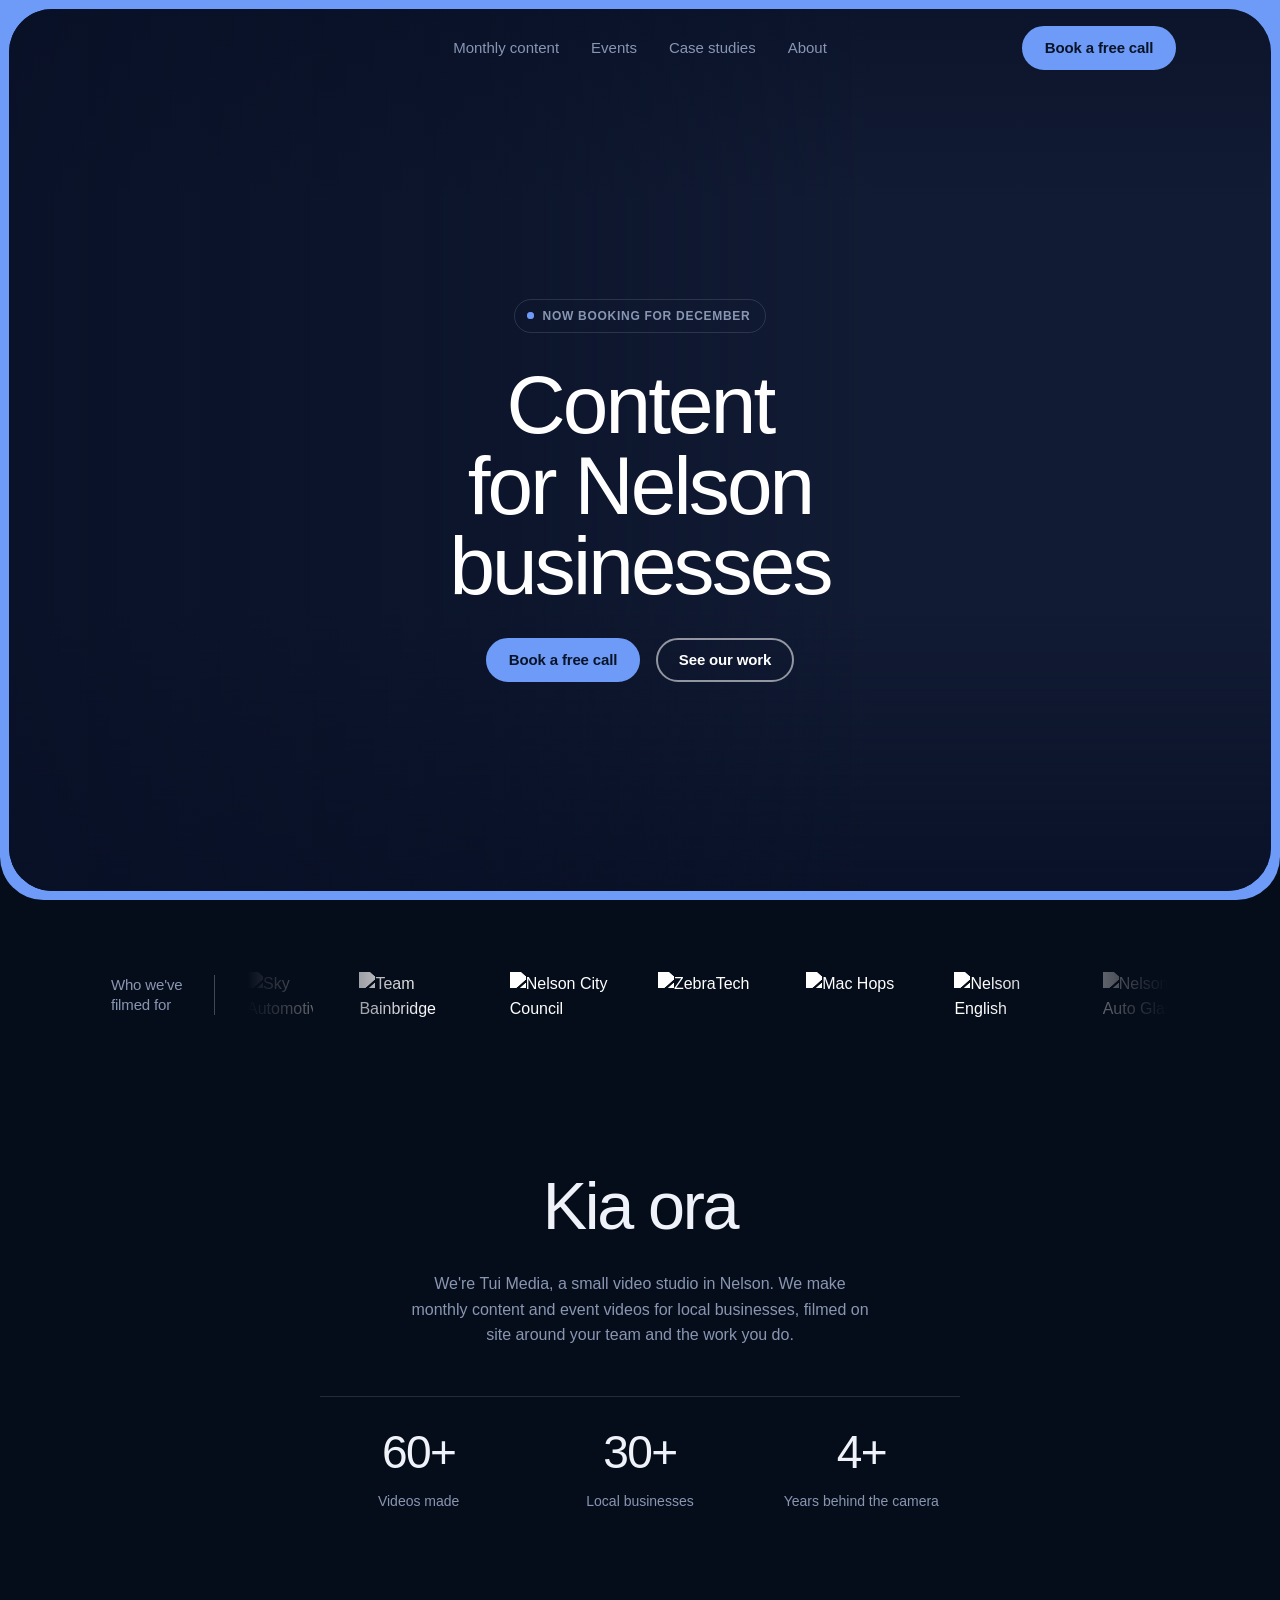
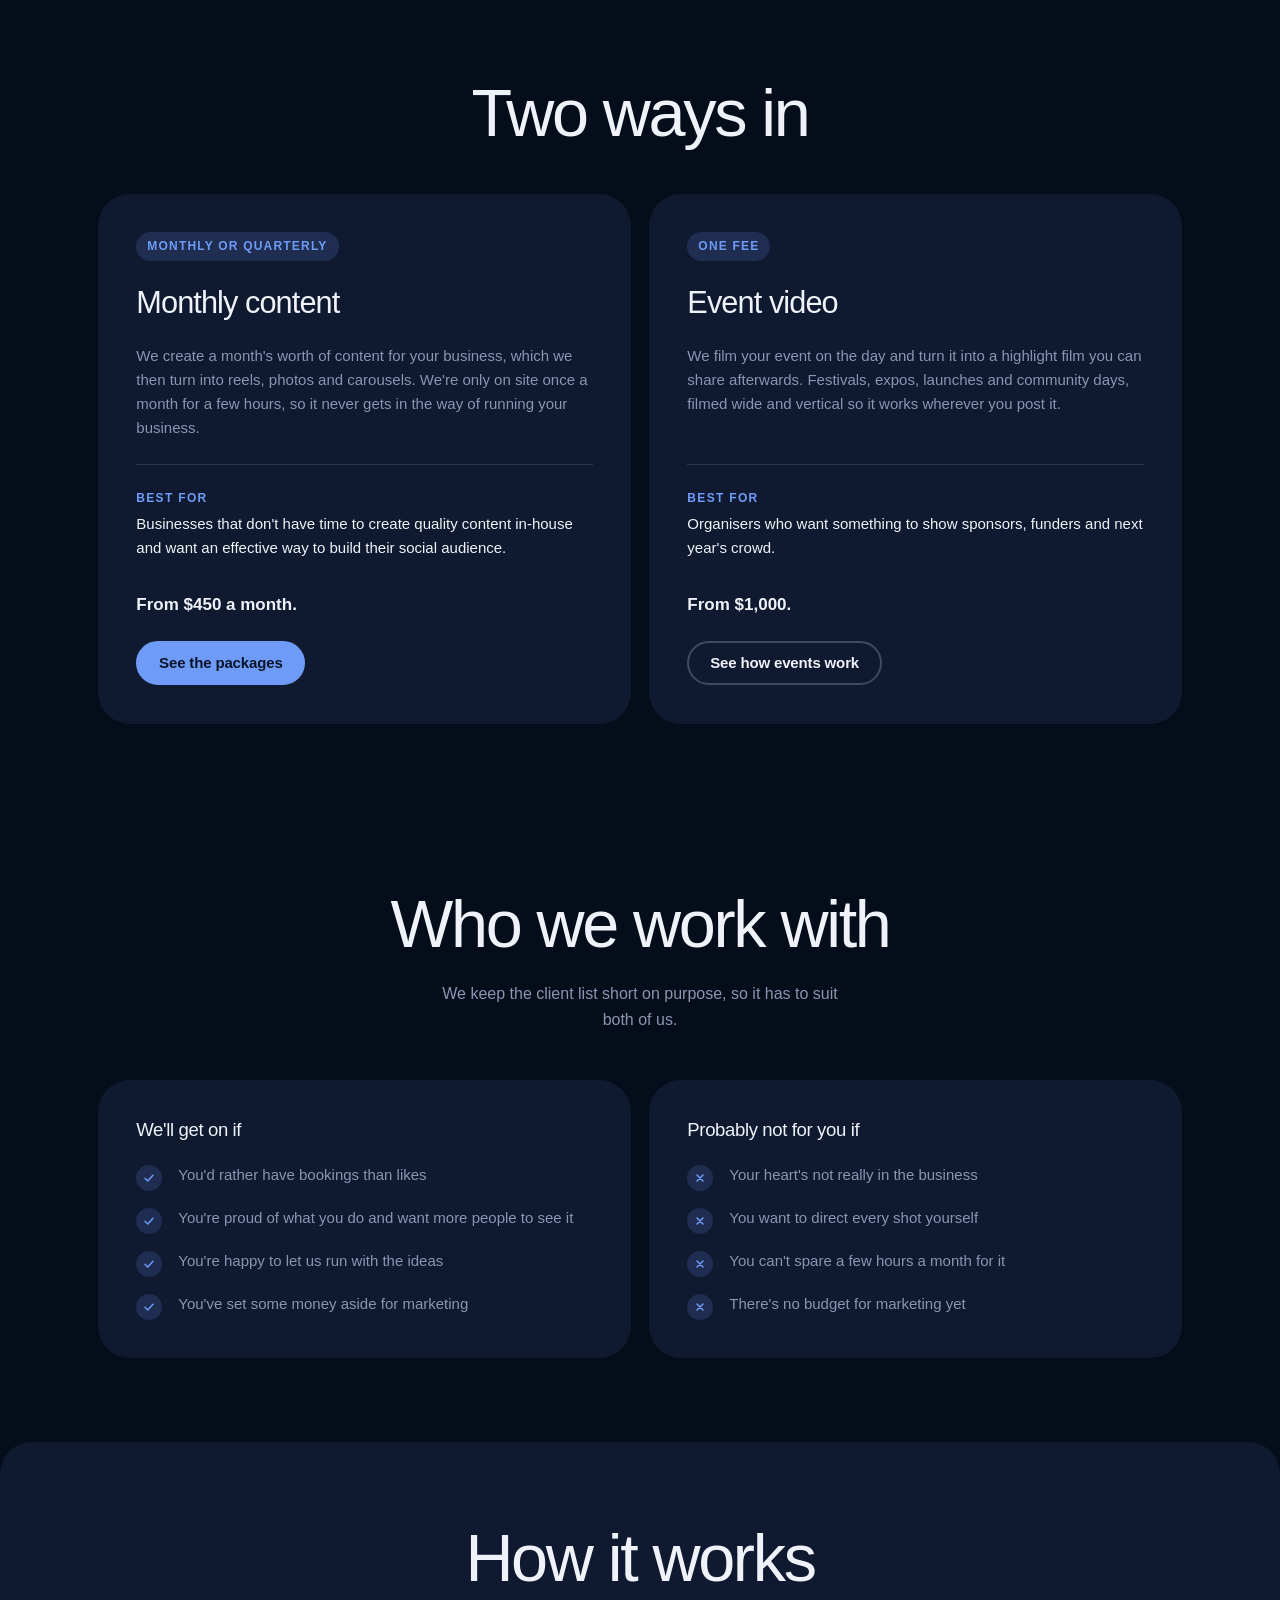
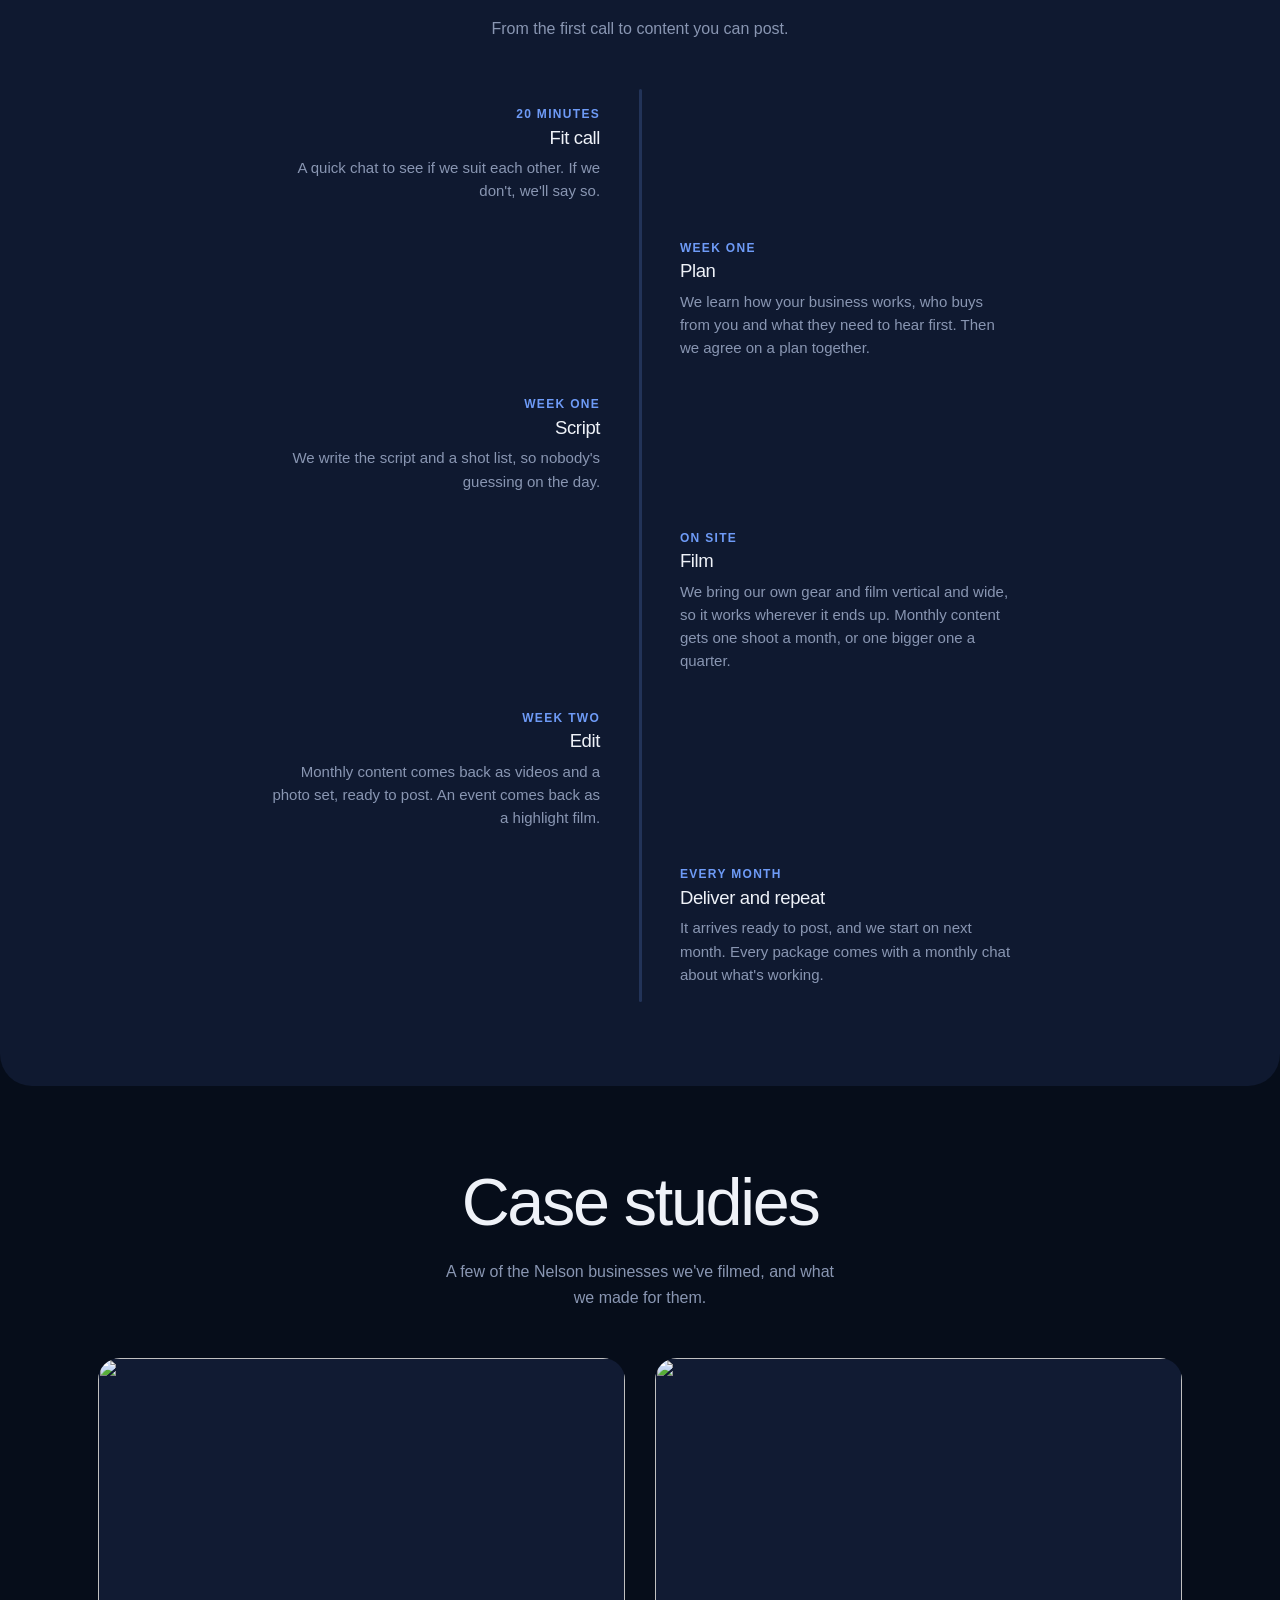
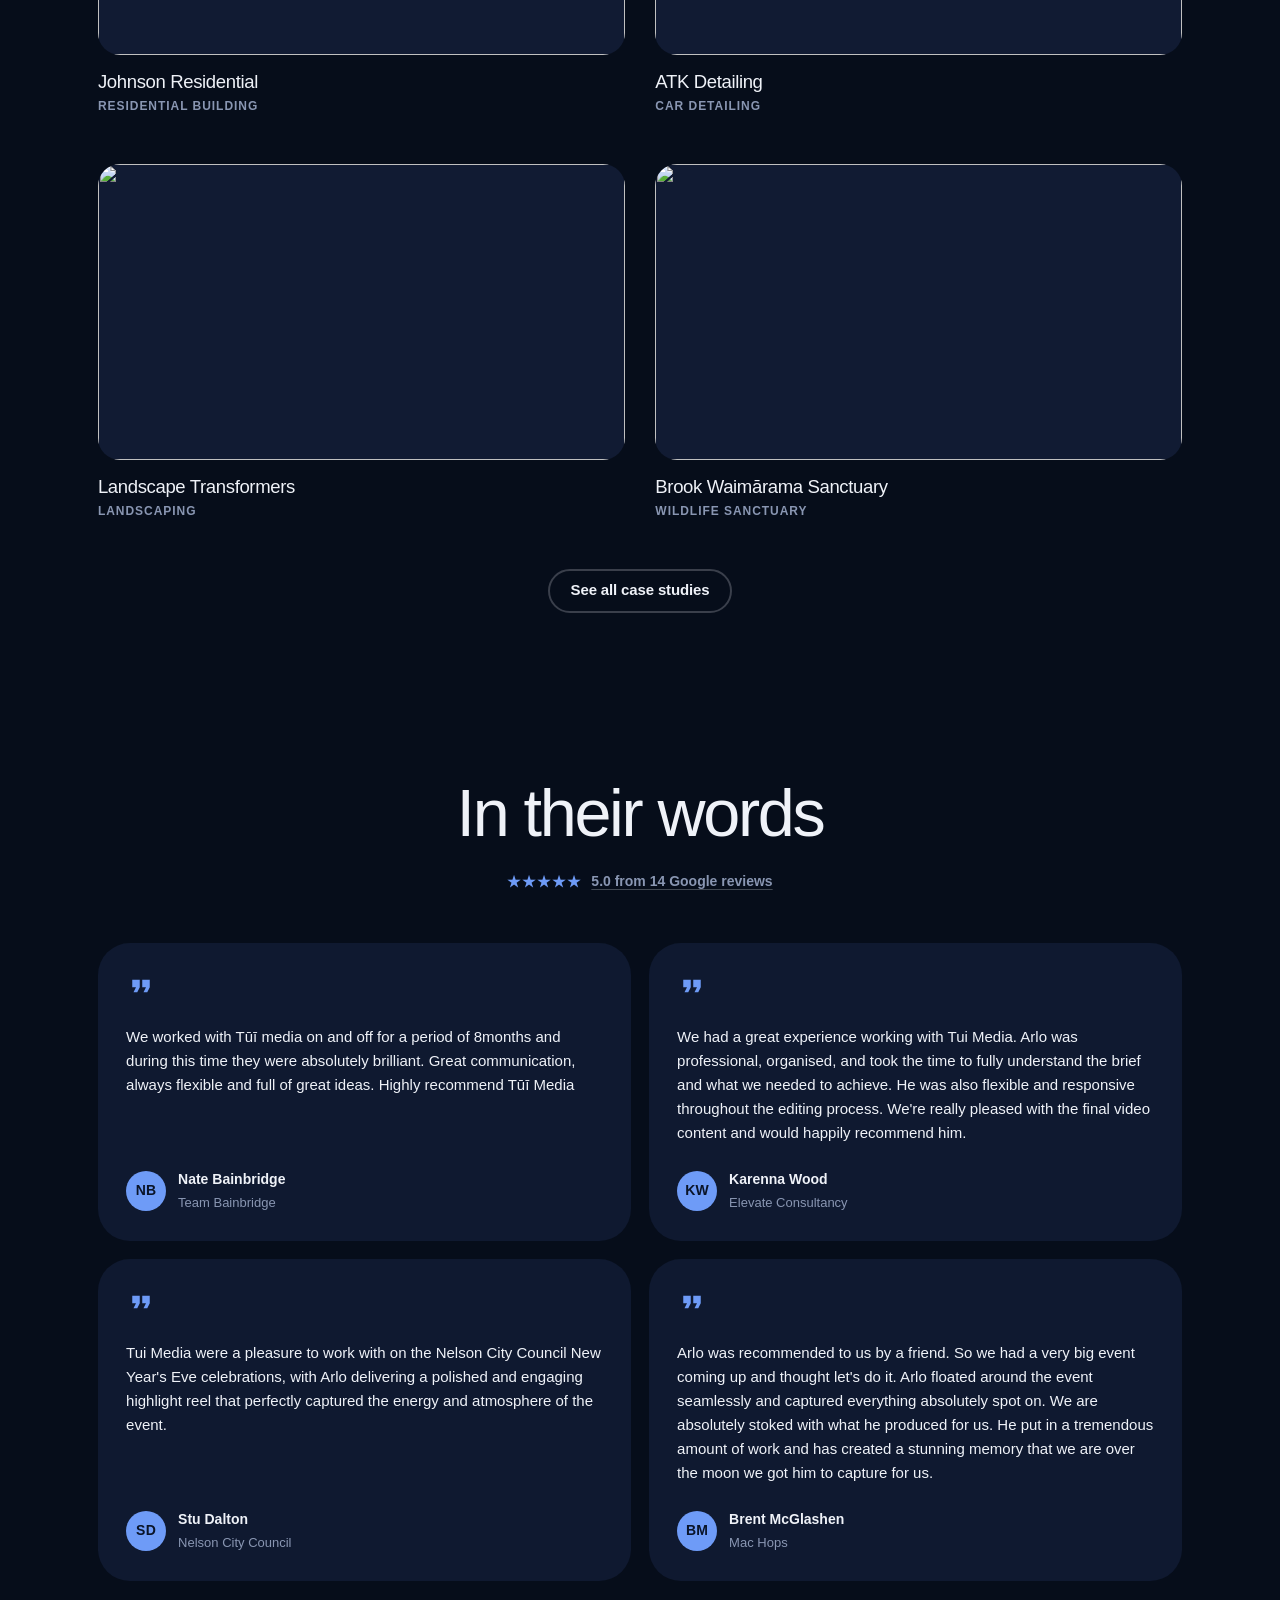
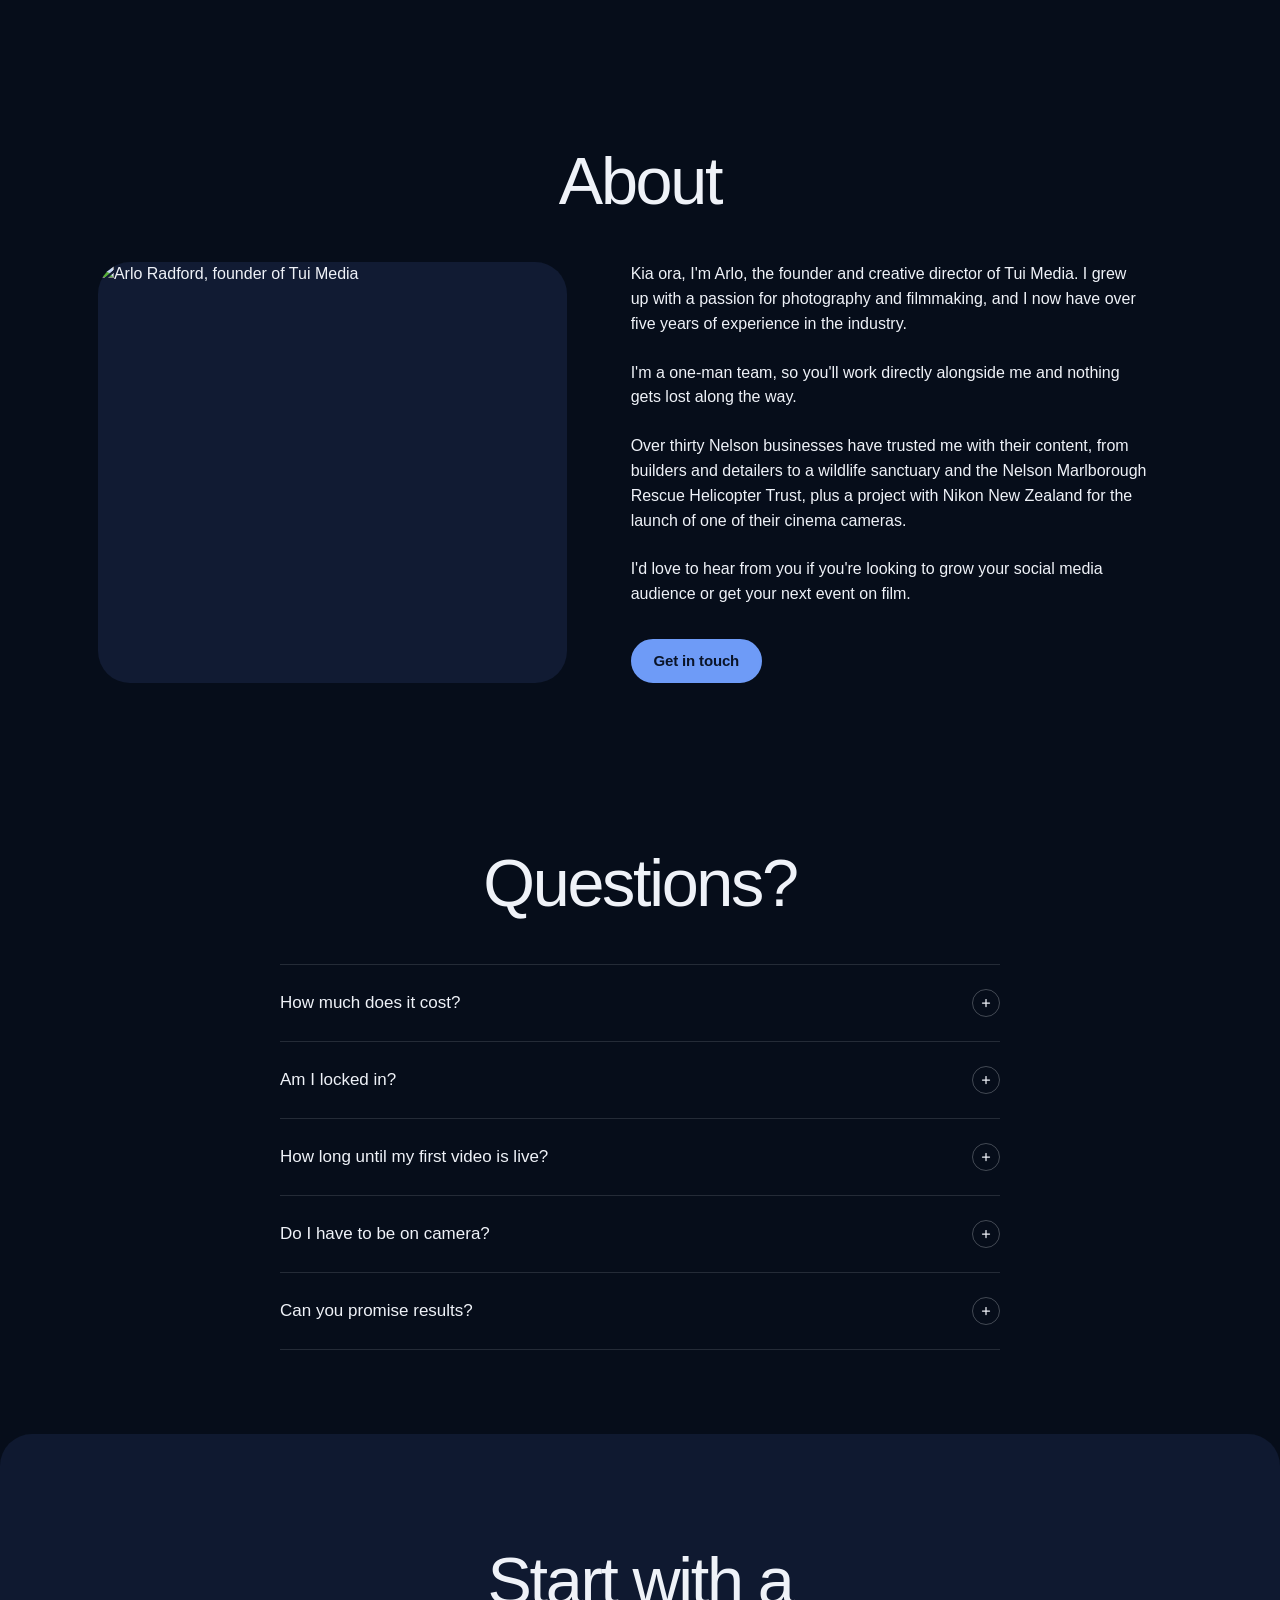
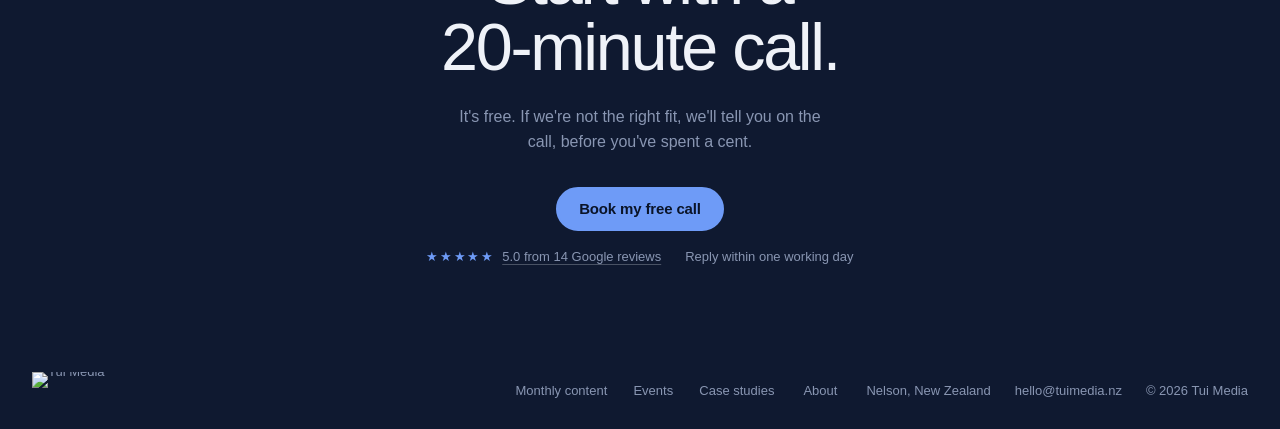
==== commit a9cd9427: "SEO pass: keyword titles, richer structured data, sitemap, llms.txt, 404 - Titles and descriptions l" ====
--- a/wireframe/index.html
+++ b/wireframe/index.html
@@ -3,8 +3,8 @@
 <head>
 <meta charset="utf-8">
 <meta name="viewport" content="width=device-width, initial-scale=1">
-<title>Tui Media | Video content for Nelson businesses</title>
-<meta name="description" content="A small Nelson video studio making monthly content and event videos for local businesses, filmed on site.">
+<title>Nelson Video Production and Social Media Content | Tui Media</title>
+<meta name="description" content="Tui Media is a Nelson creative content studio making monthly social media videos, photos and event films for businesses across Nelson, Richmond and Tasman.">
 <link rel="canonical" href="https://www.tuimedia.nz/">
 
 <meta name="robots" content="index, follow, max-image-preview:large, max-snippet:-1, max-video-preview:-1">
@@ -13,8 +13,8 @@
 <meta property="og:type" content="website">
 <meta property="og:site_name" content="Tui Media">
 <meta property="og:url" content="https://www.tuimedia.nz/">
-<meta property="og:title" content="Tui Media | Video content for Nelson businesses">
-<meta property="og:description" content="A small Nelson video studio making monthly content and event videos for local businesses, filmed on site.">
+<meta property="og:title" content="Nelson Video Production and Social Media Content | Tui Media">
+<meta property="og:description" content="Tui Media is a Nelson creative content studio making monthly social media videos, photos and event films for businesses across Nelson, Richmond and Tasman.">
 <meta property="og:locale" content="en_NZ">
 <meta property="og:image" content="https://www.tuimedia.nz/og.jpg">
 <meta property="og:image:width" content="1200">
@@ -23,8 +23,8 @@
 <meta property="og:image:alt" content="The Tui Media logo, white on navy.">
 
 <meta name="twitter:card" content="summary_large_image">
-<meta name="twitter:title" content="Tui Media | Video content for Nelson businesses">
-<meta name="twitter:description" content="A small Nelson video studio making monthly content and event videos for local businesses, filmed on site.">
+<meta name="twitter:title" content="Nelson Video Production and Social Media Content | Tui Media">
+<meta name="twitter:description" content="Tui Media is a Nelson creative content studio making monthly social media videos, photos and event films for businesses across Nelson, Richmond and Tasman.">
 <meta name="twitter:image" content="https://www.tuimedia.nz/og.jpg">
 <meta name="twitter:image:alt" content="The Tui Media logo, white on navy.">
 
@@ -41,10 +41,10 @@
       "@id": "https://www.tuimedia.nz/#business",
       "name": "Tui Media",
       "alternateName": "Tui Media Nelson",
-      "description": "A small Nelson video studio making monthly content and event videos for local businesses, filmed on site.",
+      "description": "Tui Media is a Nelson creative content studio making monthly social media videos, photos and event films for businesses across Nelson, Richmond and Tasman.",
       "slogan": "Content for Nelson businesses",
       "url": "https://www.tuimedia.nz/",
-      "image": "https://www.tuimedia.nz/og.jpg",
+      "image": ["https://www.tuimedia.nz/og.jpg", "https://www.tuimedia.nz/media/hero-wide-poster.jpg"],
       "logo": {
         "@type": "ImageObject",
         "@id": "https://www.tuimedia.nz/#logo",
@@ -67,11 +67,13 @@
       "areaServed": [
         { "@type": "City", "name": "Nelson" },
         { "@type": "City", "name": "Richmond" },
+        { "@type": "City", "name": "Motueka" },
         { "@type": "AdministrativeArea", "name": "Tasman" },
         { "@type": "AdministrativeArea", "name": "Marlborough" },
         { "@type": "Country", "name": "New Zealand" }
       ],
       "serviceType": ["Social media video content", "Social media photography", "Event videography"],
+      "knowsAbout": ["Video production", "Social media video", "Short-form video", "Event videography", "Commercial photography", "Instagram Reels", "TikTok video"],
       "priceRange": "$$",
       "hasOfferCatalog": {
         "@type": "OfferCatalog",
@@ -92,7 +94,7 @@
       "image": "https://www.tuimedia.nz/img/arlo-radford.webp",
       "worksFor": { "@id": "https://www.tuimedia.nz/#business" },
       "homeLocation": { "@type": "Place", "name": "Nelson, New Zealand" },
-      "sameAs": ["https://www.instagram.com/arloradford"]
+      "sameAs": ["https://www.instagram.com/arloradford", "https://www.arloradford.nz/"]
     },
     {
       "@type": "WebSite",
@@ -106,8 +108,8 @@
       "@type": "WebPage",
       "@id": "https://www.tuimedia.nz/#webpage",
       "url": "https://www.tuimedia.nz/",
-      "name": "Tui Media | Video content for Nelson businesses",
-      "description": "A small Nelson video studio making monthly content and event videos for local businesses, filmed on site.",
+      "name": "Nelson Video Production and Social Media Content | Tui Media",
+      "description": "Tui Media is a Nelson creative content studio making monthly social media videos, photos and event films for businesses across Nelson, Richmond and Tasman.",
       "isPartOf": { "@id": "https://www.tuimedia.nz/#website" },
       "about": { "@id": "https://www.tuimedia.nz/#business" },
       "primaryImageOfPage": { "@id": "https://www.tuimedia.nz/#logo" },
@@ -147,6 +149,7 @@
   ]
 }
 </script>
+<link rel="preload" href="/media/hero-wide-poster.jpg" as="image" fetchpriority="high">
 <link rel="preload" href="/fonts/bricolage-grotesque-latin.woff2" as="font" type="font/woff2" crossorigin>
 <style>
   /* Bricolage Grotesque, self-hosted. Served from Google Fonts until now,
@@ -698,7 +701,9 @@
   @media (max-width: 960px) {
     .hero { grid-template-columns: 1fr; padding: var(--nav-space) var(--frame) var(--frame); gap: var(--frame); }
     .hero-left > .shell { padding-inline: var(--frame); padding-block: var(--s-4) var(--s-2); }
-    .hero-media { aspect-ratio: 4 / 5; max-height: 78svh; border-radius: calc(var(--hero-radius) - var(--frame)); }
+    /* the height cap can leave it narrower than the column (tablets, short
+       windows), so it is centred rather than left on the left edge */
+    .hero-media { aspect-ratio: 4 / 5; max-height: 78svh; width: 100%; justify-self: center; margin-inline: auto; border-radius: calc(var(--hero-radius) - var(--frame)); }
   }
   @media (max-width: 620px) {
     .hero .btn-row { justify-content: center; }
@@ -1999,7 +2004,7 @@
     <div class="team">
       <div class="block" data-anim><img src="/img/arlo-radford.webp?v=4" alt="Arlo Radford, founder of Tui Media" width="1800" height="1200" loading="lazy" decoding="async"></div>
       <div class="team-body" data-anim>
-        <p class="measure">Kia ora, I'm Arlo, a 17 year old from Nelson College and the founder and creative director of Tui Media. I grew up with a passion for photography and filmmaking, and I now have over five years of experience in the industry.</p>
+        <p class="measure">Kia ora, I'm Arlo, the founder and creative director of Tui Media. I grew up with a passion for photography and filmmaking, and I now have over five years of experience in the industry.</p>
         <p class="measure">I'm a one-man team, so you'll work directly alongside me and nothing gets lost along the way.</p>
         <p class="measure">Over thirty Nelson businesses have trusted me with their content, from builders and detailers to a wildlife sanctuary and the Nelson Marlborough Rescue Helicopter Trust, plus a project with Nikon New Zealand for the launch of one of their cinema cameras.</p>
         <p class="measure">I'd love to hear from you if you're looking to grow your social media audience or get your next event on film.</p>
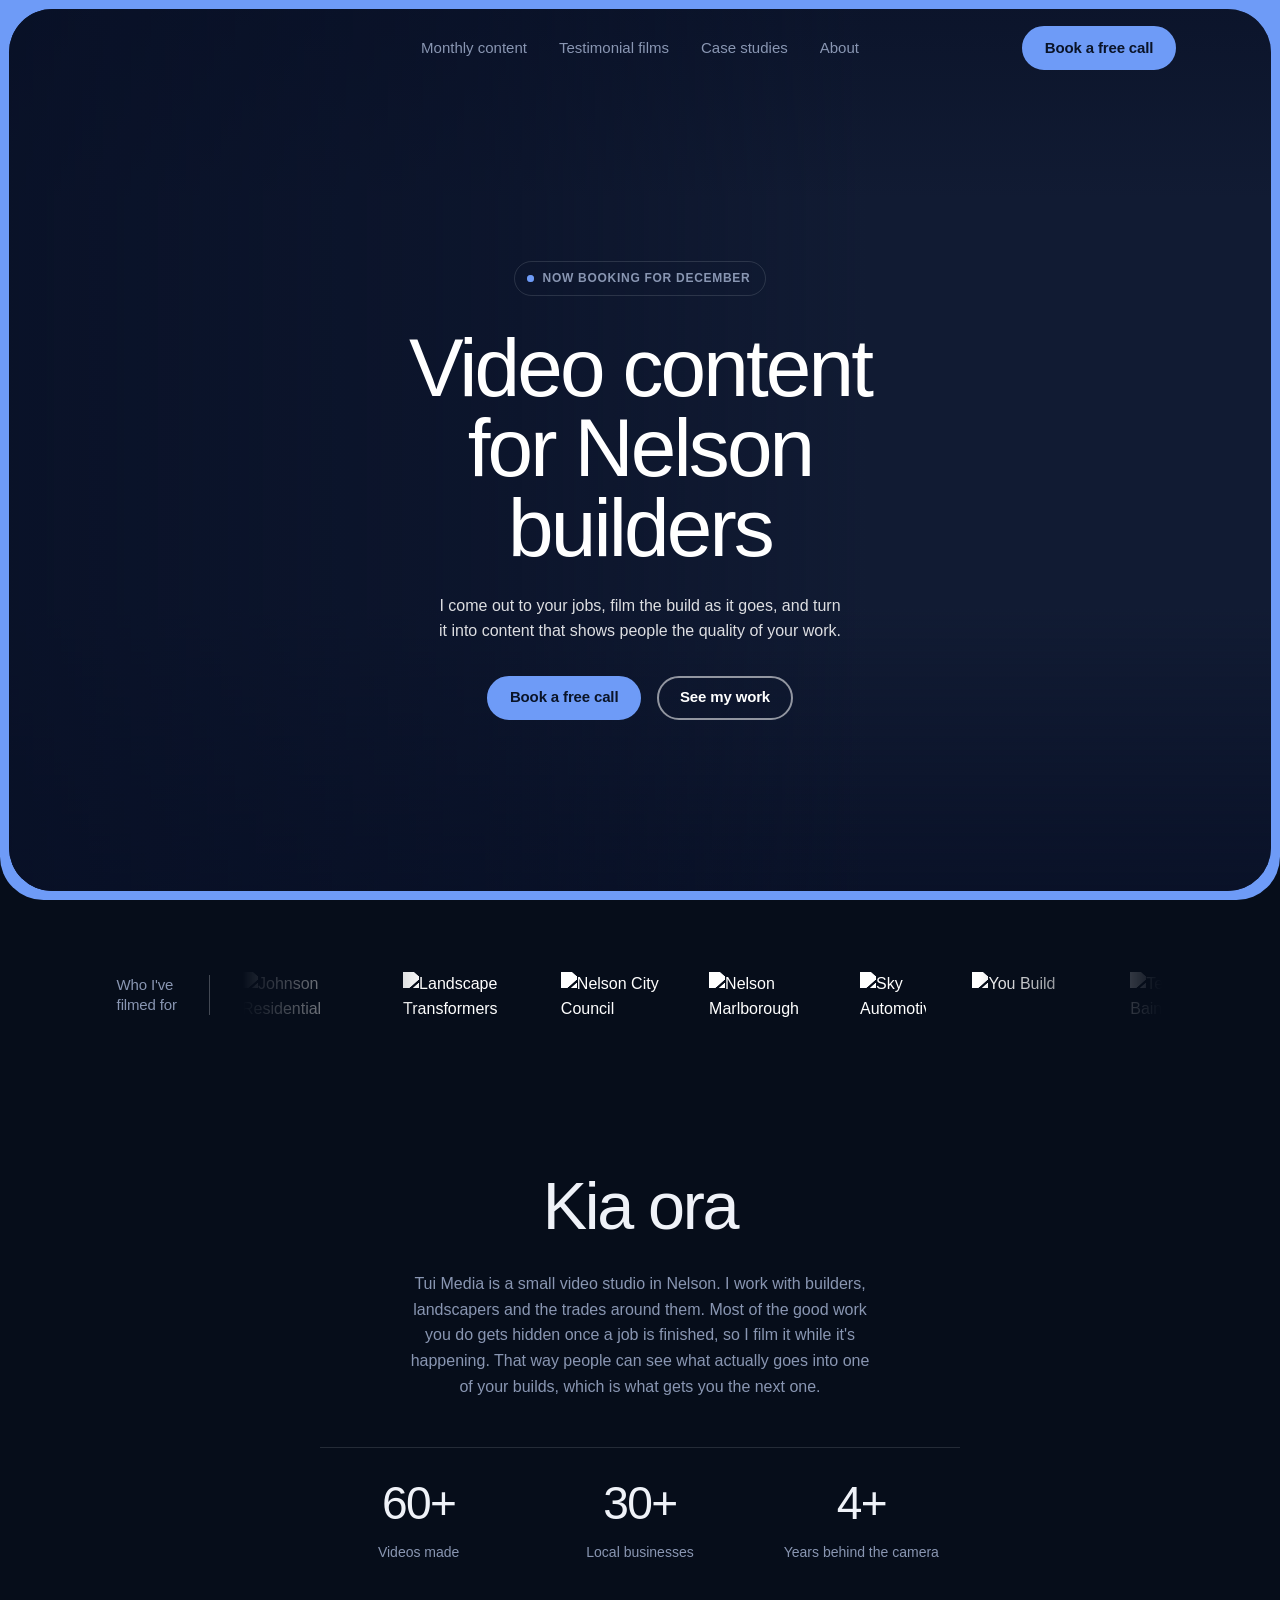
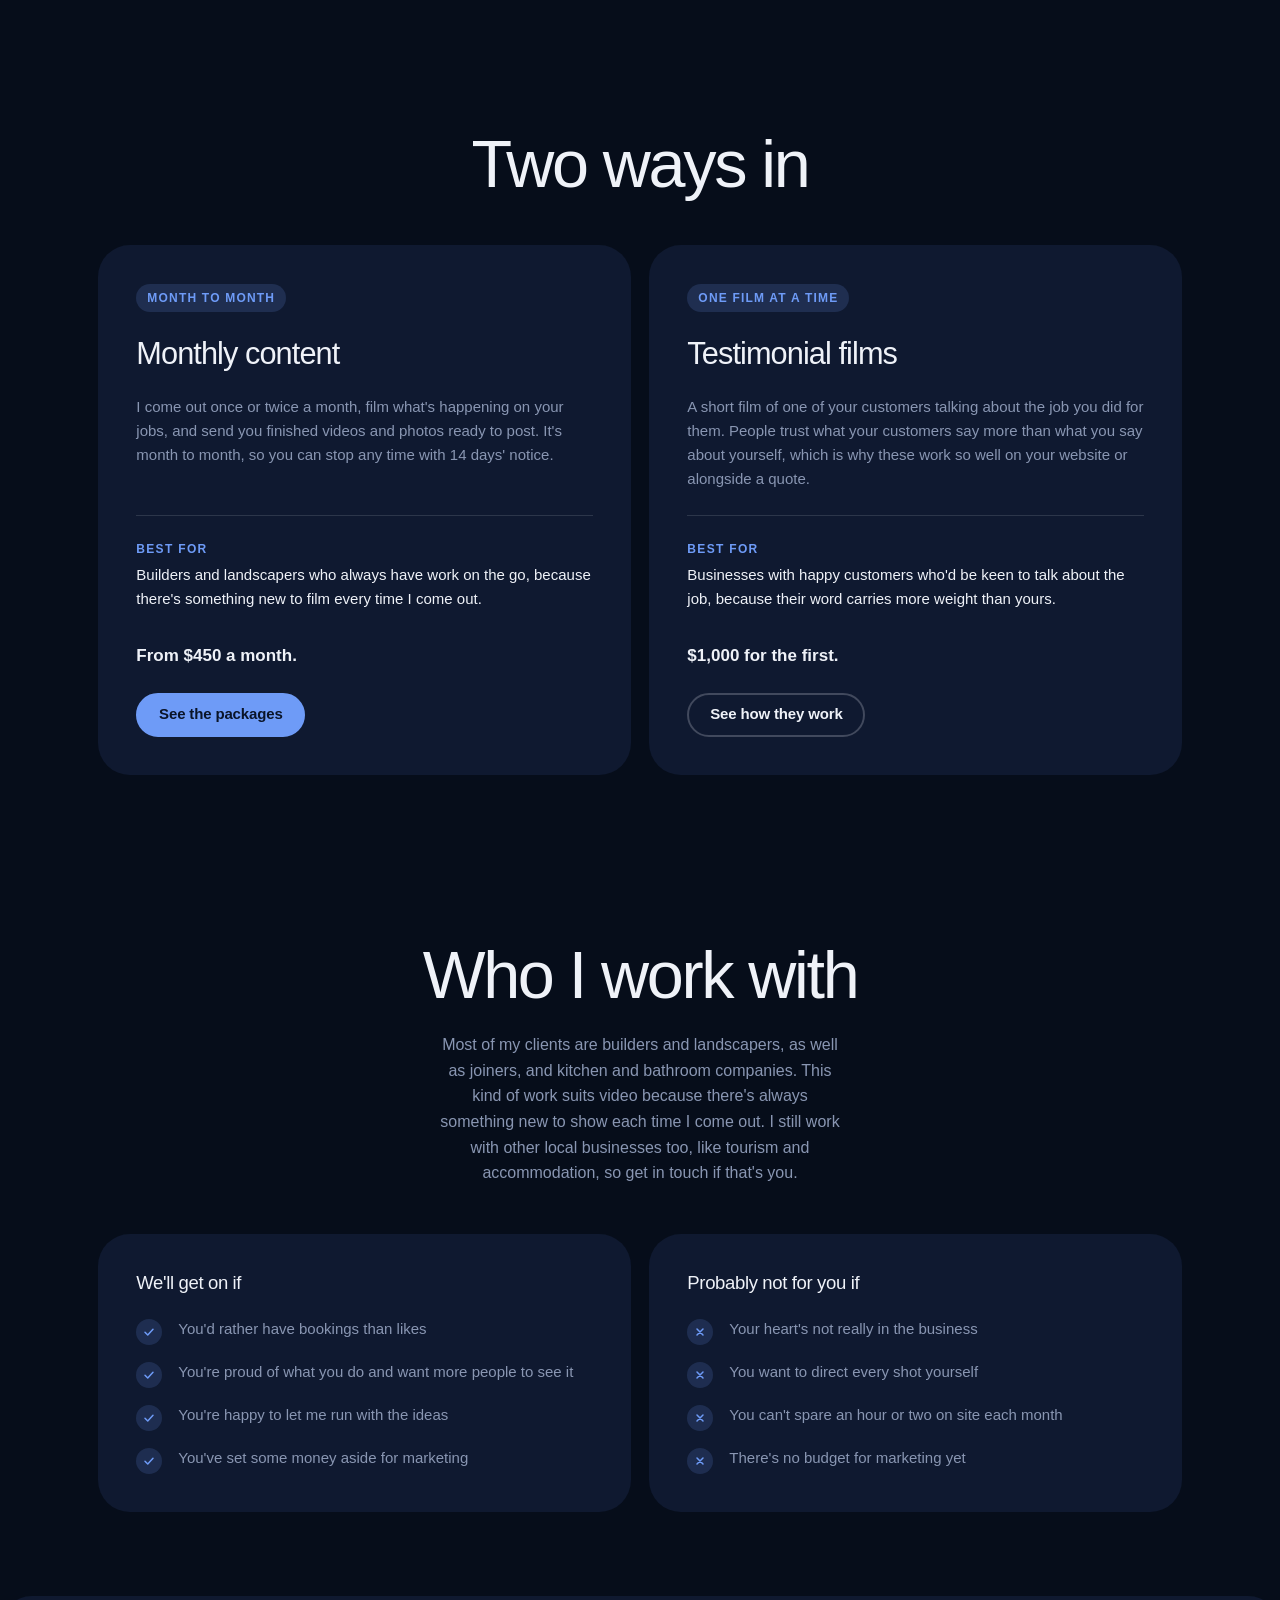
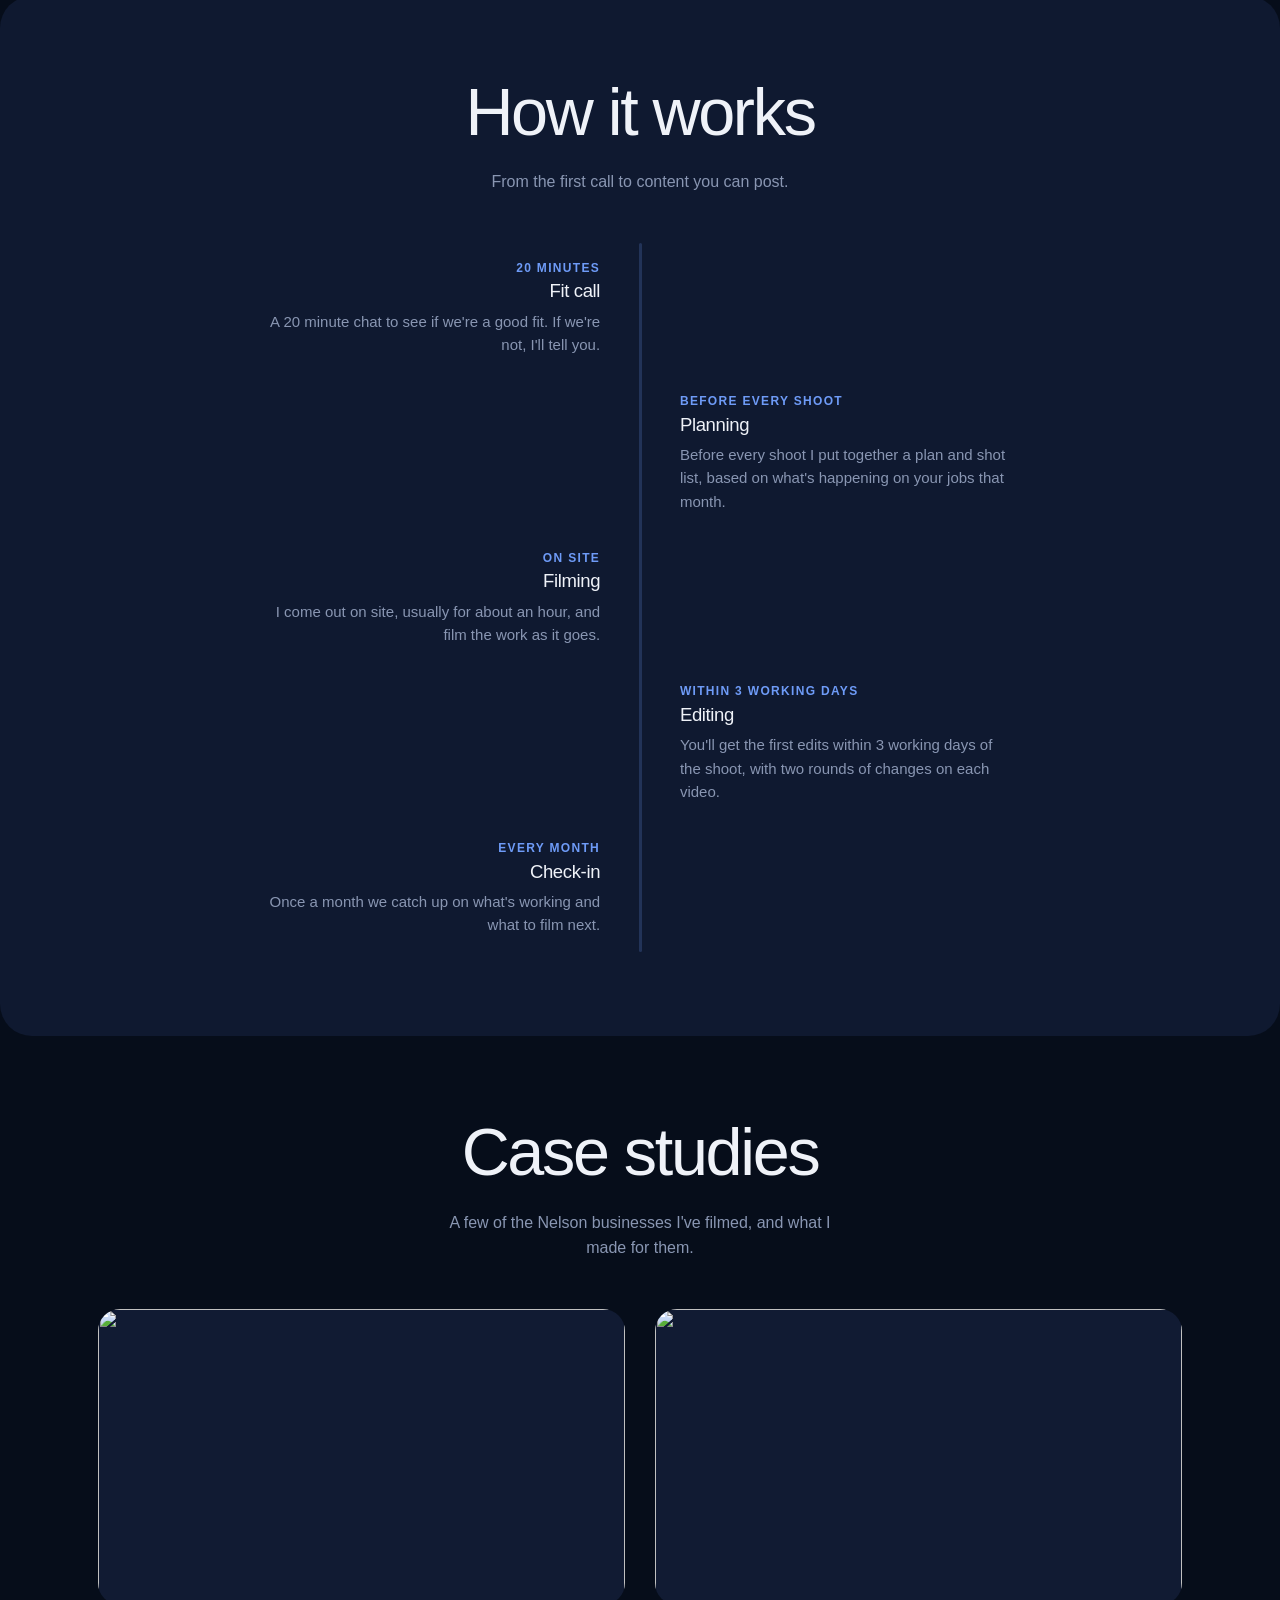
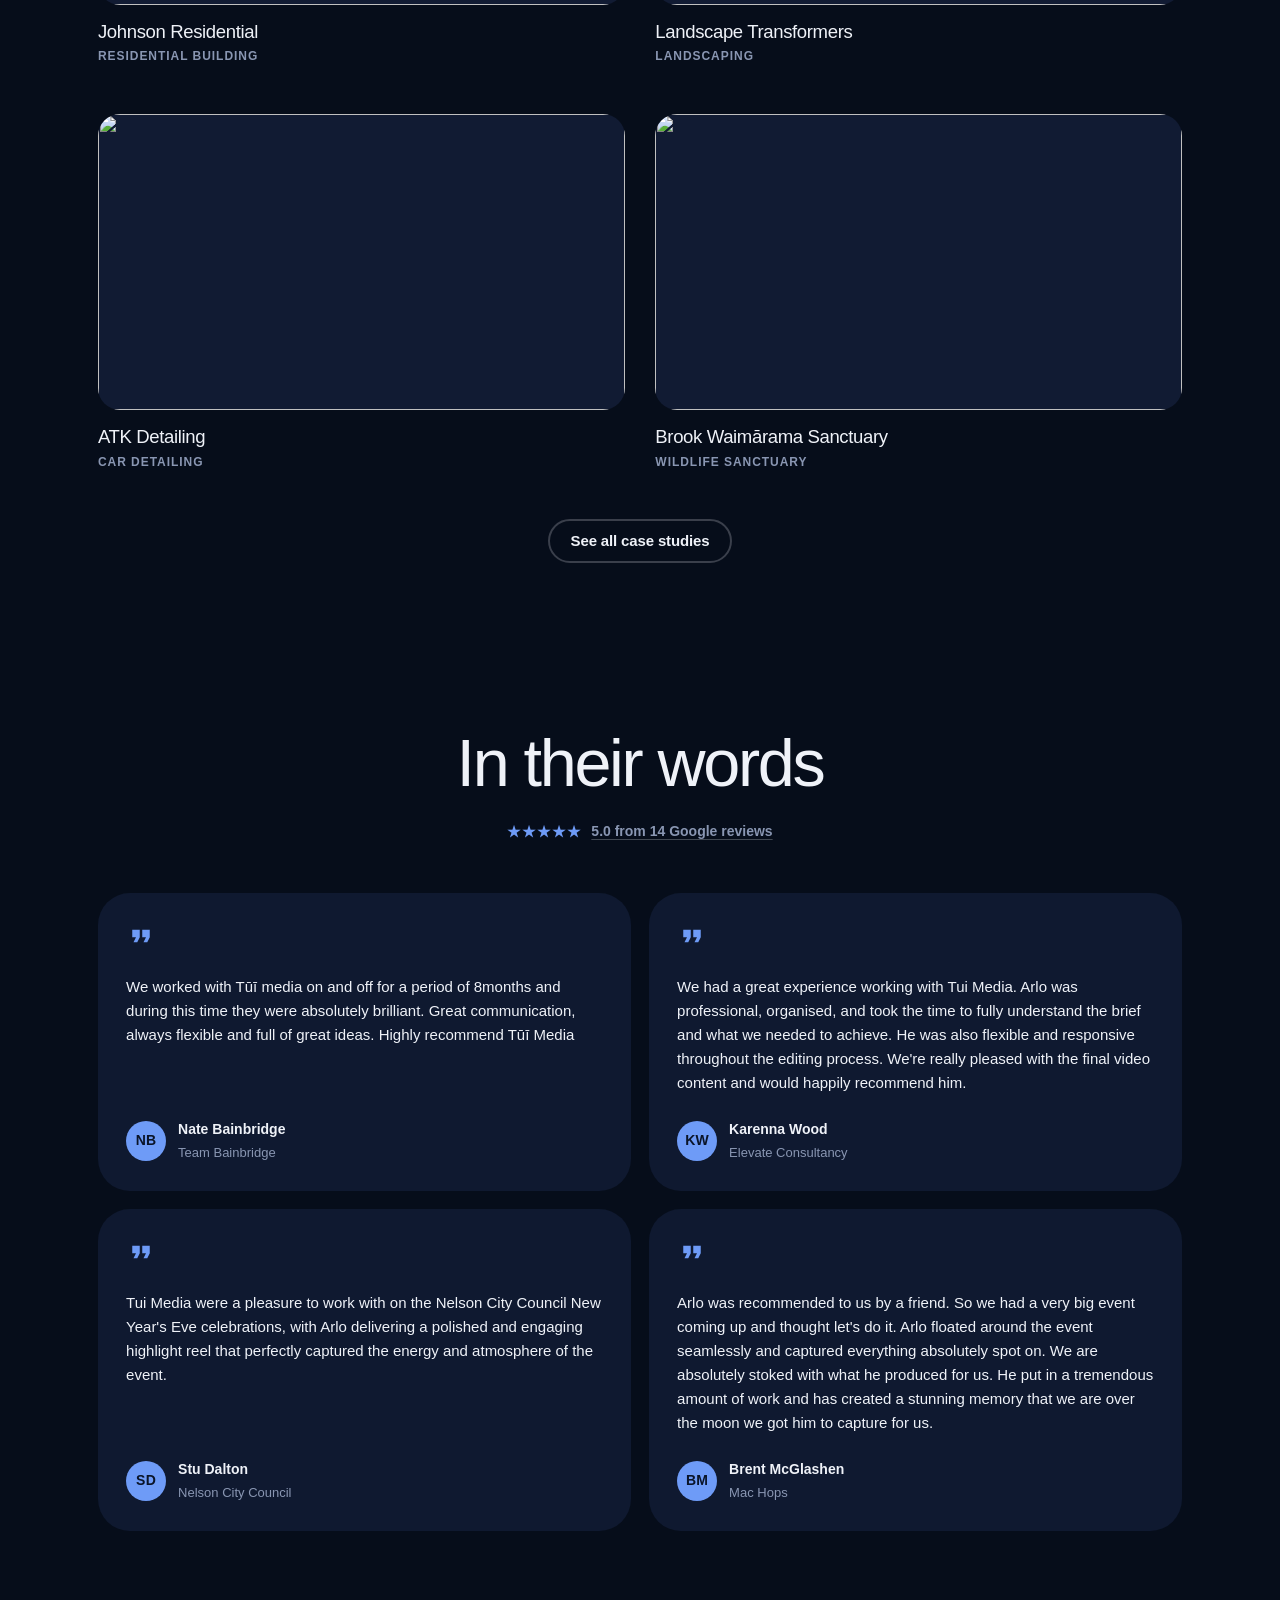
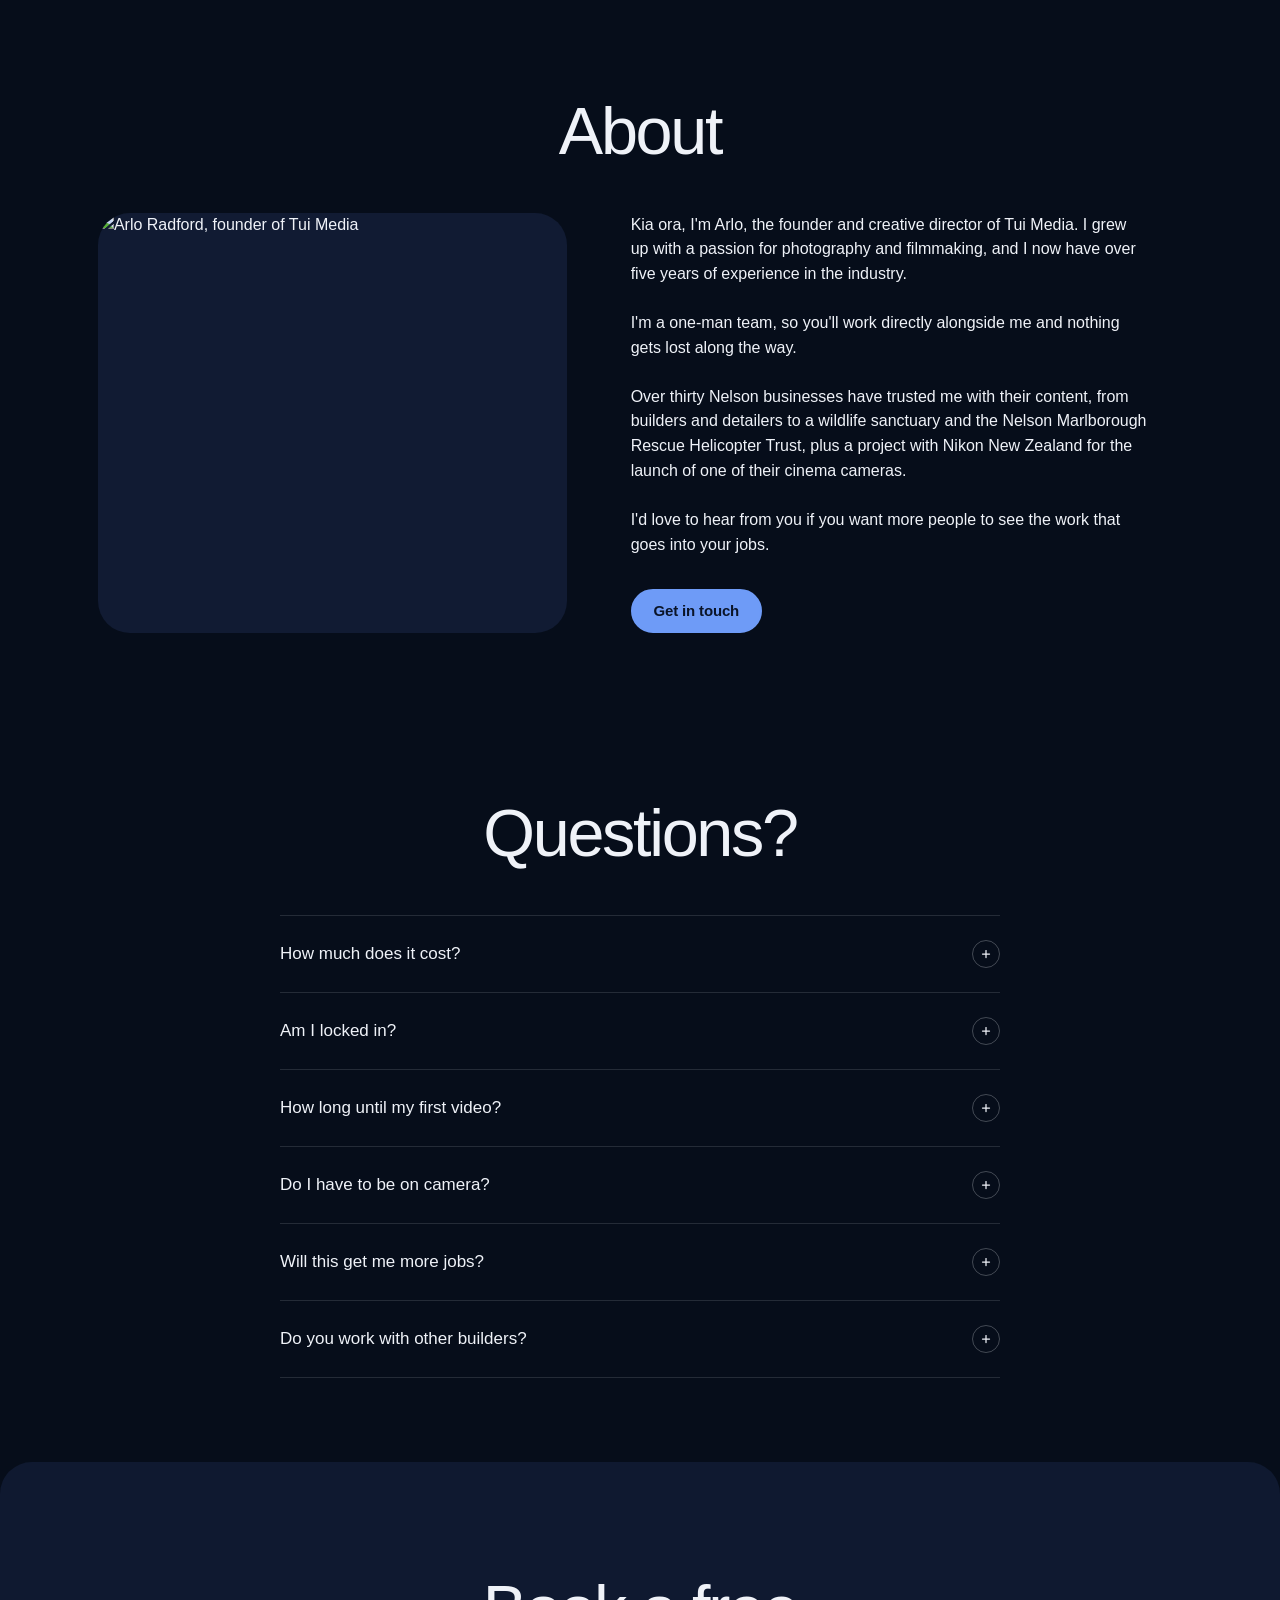
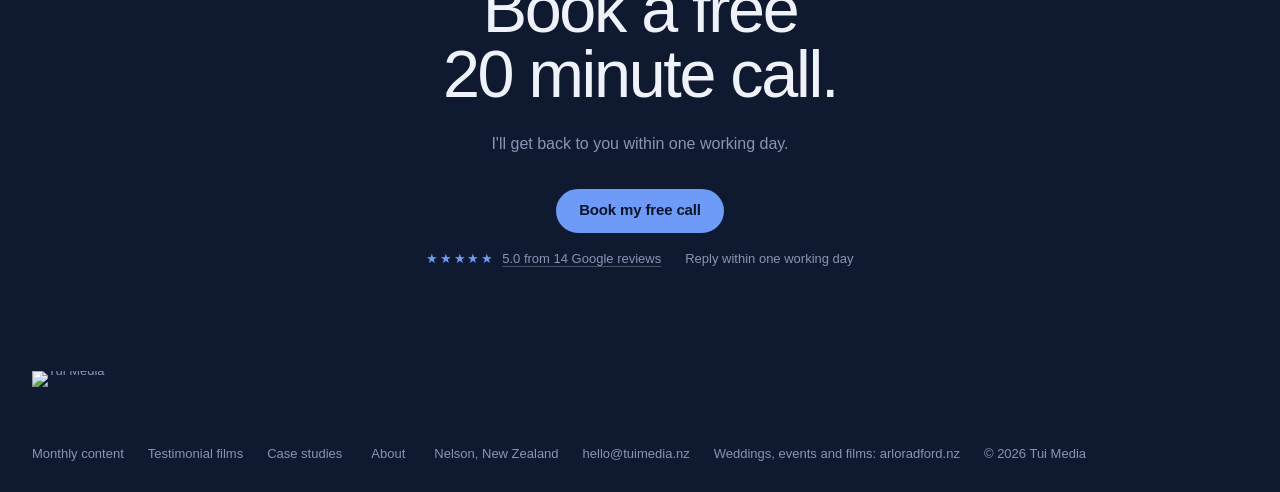
==== commit e50e045b: "Lead with builders: new hero, pricing, testimonial films, first person - Hero: "Video content for Ne" ====
--- a/wireframe/index.html
+++ b/wireframe/index.html
@@ -3,8 +3,8 @@
 <head>
 <meta charset="utf-8">
 <meta name="viewport" content="width=device-width, initial-scale=1">
-<title>Nelson Video Production and Social Media Content | Tui Media</title>
-<meta name="description" content="Tui Media is a Nelson creative content studio making monthly social media videos, photos and event films for businesses across Nelson, Richmond and Tasman.">
+<title>Video content for Nelson builders | Tui Media</title>
+<meta name="description" content="Video content for Nelson builders, landscapers and trades. I film your jobs on site and turn them into monthly videos and photos. From $450 a month.">
 <link rel="canonical" href="https://www.tuimedia.nz/">
 
 <meta name="robots" content="index, follow, max-image-preview:large, max-snippet:-1, max-video-preview:-1">
@@ -13,8 +13,8 @@
 <meta property="og:type" content="website">
 <meta property="og:site_name" content="Tui Media">
 <meta property="og:url" content="https://www.tuimedia.nz/">
-<meta property="og:title" content="Nelson Video Production and Social Media Content | Tui Media">
-<meta property="og:description" content="Tui Media is a Nelson creative content studio making monthly social media videos, photos and event films for businesses across Nelson, Richmond and Tasman.">
+<meta property="og:title" content="Video content for Nelson builders | Tui Media">
+<meta property="og:description" content="Video content for Nelson builders, landscapers and trades. I film your jobs on site and turn them into monthly videos and photos. From $450 a month.">
 <meta property="og:locale" content="en_NZ">
 <meta property="og:image" content="https://www.tuimedia.nz/og.jpg">
 <meta property="og:image:width" content="1200">
@@ -23,14 +23,15 @@
 <meta property="og:image:alt" content="The Tui Media logo, white on navy.">
 
 <meta name="twitter:card" content="summary_large_image">
-<meta name="twitter:title" content="Nelson Video Production and Social Media Content | Tui Media">
-<meta name="twitter:description" content="Tui Media is a Nelson creative content studio making monthly social media videos, photos and event films for businesses across Nelson, Richmond and Tasman.">
+<meta name="twitter:title" content="Video content for Nelson builders | Tui Media">
+<meta name="twitter:description" content="Video content for Nelson builders, landscapers and trades. I film your jobs on site and turn them into monthly videos and photos. From $450 a month.">
 <meta name="twitter:image" content="https://www.tuimedia.nz/og.jpg">
 <meta name="twitter:image:alt" content="The Tui Media logo, white on navy.">
 
 <meta name="theme-color" content="#0F1930">
-<link rel="icon" type="image/png" sizes="32x32" href="/favicon-32.png">
-<link rel="apple-touch-icon" sizes="512x512" href="/favicon-512.png">
+<link rel="icon" href="/favicon.ico?v=2" sizes="48x48">
+<link rel="icon" type="image/png" sizes="32x32" href="/favicon-32.png?v=2">
+<link rel="apple-touch-icon" sizes="180x180" href="/apple-touch-icon.png?v=2">
 
 <script type="application/ld+json">
 {
@@ -41,10 +42,10 @@
       "@id": "https://www.tuimedia.nz/#business",
       "name": "Tui Media",
       "alternateName": "Tui Media Nelson",
-      "description": "Tui Media is a Nelson creative content studio making monthly social media videos, photos and event films for businesses across Nelson, Richmond and Tasman.",
-      "slogan": "Content for Nelson businesses",
+      "description": "Video content for Nelson builders, landscapers and trades. I film your jobs on site and turn them into monthly videos and photos. From $450 a month.",
+      "slogan": "Video content for Nelson builders",
       "url": "https://www.tuimedia.nz/",
-      "image": ["https://www.tuimedia.nz/og.jpg", "https://www.tuimedia.nz/media/hero-wide-poster.jpg"],
+      "image": ["https://www.tuimedia.nz/og.jpg", "https://www.tuimedia.nz/media/hero-build-poster.jpg"],
       "logo": {
         "@type": "ImageObject",
         "@id": "https://www.tuimedia.nz/#logo",
@@ -72,17 +73,17 @@
         { "@type": "AdministrativeArea", "name": "Marlborough" },
         { "@type": "Country", "name": "New Zealand" }
       ],
-      "serviceType": ["Social media video content", "Social media photography", "Event videography"],
-      "knowsAbout": ["Video production", "Social media video", "Short-form video", "Event videography", "Commercial photography", "Instagram Reels", "TikTok video"],
+      "serviceType": ["Social media video content", "Social media photography", "Testimonial videos", "Construction video"],
+      "knowsAbout": ["Video production", "Social media video", "Short-form video", "Construction video", "Testimonial videos", "Commercial photography", "Instagram Reels", "TikTok video"],
       "priceRange": "$$",
       "hasOfferCatalog": {
         "@type": "OfferCatalog",
         "name": "Video content services",
         "itemListElement": [
-          { "@type": "Offer", "url": "https://www.tuimedia.nz/monthly-content", "name": "Monthly content, Lite", "price": "450", "priceCurrency": "NZD", "priceSpecification": { "@type": "UnitPriceSpecification", "price": "450", "priceCurrency": "NZD", "unitText": "month" }, "itemOffered": { "@type": "Service", "name": "Monthly content, Lite", "description": "A monthly content plan, a planned shoot, edited videos, a photo set and a monthly check-in on what worked. 2 videos and 10 photos a month. Or $1,200 a quarter, paid upfront.", "areaServed": { "@type": "City", "name": "Nelson" }, "provider": { "@id": "https://www.tuimedia.nz/#business" } } },
-          { "@type": "Offer", "url": "https://www.tuimedia.nz/monthly-content", "name": "Monthly content, Core", "price": "750", "priceCurrency": "NZD", "priceSpecification": { "@type": "UnitPriceSpecification", "price": "750", "priceCurrency": "NZD", "unitText": "month" }, "itemOffered": { "@type": "Service", "name": "Monthly content, Core", "description": "A monthly content plan, a planned shoot, edited videos, a photo set and a monthly check-in on what worked. 4 videos and 15 photos a month. Or $2,000 a quarter, paid upfront.", "areaServed": { "@type": "City", "name": "Nelson" }, "provider": { "@id": "https://www.tuimedia.nz/#business" } } },
-          { "@type": "Offer", "url": "https://www.tuimedia.nz/monthly-content", "name": "Monthly content, Full", "price": "1200", "priceCurrency": "NZD", "priceSpecification": { "@type": "UnitPriceSpecification", "price": "1200", "priceCurrency": "NZD", "unitText": "month" }, "itemOffered": { "@type": "Service", "name": "Monthly content, Full", "description": "A monthly content plan, a planned shoot, edited videos, a photo set and a monthly check-in on what worked. 8 videos and 20 photos a month. Or $3,200 a quarter, paid upfront.", "areaServed": { "@type": "City", "name": "Nelson" }, "provider": { "@id": "https://www.tuimedia.nz/#business" } } },
-          { "@type": "Offer", "url": "https://www.tuimedia.nz/events", "itemOffered": { "@type": "Service", "name": "Event video", "description": "An event filmed on the day and cut into a highlight film. $1,000 for up to four hours of filming, $1,400 for a full day.", "areaServed": { "@type": "City", "name": "Nelson" }, "provider": { "@id": "https://www.tuimedia.nz/#business" } } }
+          { "@type": "Offer", "url": "https://www.tuimedia.nz/monthly-content", "name": "Monthly content, Lite", "price": "450", "priceCurrency": "NZD", "priceSpecification": { "@type": "UnitPriceSpecification", "price": "450", "priceCurrency": "NZD", "unitText": "month" }, "itemOffered": { "@type": "Service", "name": "Monthly content, Lite", "description": "2 videos, 10 photos and 1 shoot a month, with a plan and shot list before each shoot and a monthly check-in. Month to month with 14 days' notice.", "areaServed": { "@type": "City", "name": "Nelson" }, "provider": { "@id": "https://www.tuimedia.nz/#business" } } },
+          { "@type": "Offer", "url": "https://www.tuimedia.nz/monthly-content", "name": "Monthly content, Core", "price": "900", "priceCurrency": "NZD", "priceSpecification": { "@type": "UnitPriceSpecification", "price": "900", "priceCurrency": "NZD", "unitText": "month" }, "itemOffered": { "@type": "Service", "name": "Monthly content, Core", "description": "4 videos, 20 photos and 2 shoots a month, with a plan and shot list before each shoot and a monthly check-in. Month to month with 14 days' notice.", "areaServed": { "@type": "City", "name": "Nelson" }, "provider": { "@id": "https://www.tuimedia.nz/#business" } } },
+          { "@type": "Offer", "url": "https://www.tuimedia.nz/monthly-content", "name": "Monthly content, Full", "price": "1500", "priceCurrency": "NZD", "priceSpecification": { "@type": "UnitPriceSpecification", "price": "1500", "priceCurrency": "NZD", "unitText": "month" }, "itemOffered": { "@type": "Service", "name": "Monthly content, Full", "description": "8 videos, 30 photos and 2 shoots a month, with a plan and shot list before each shoot and a monthly check-in. Month to month with 14 days' notice.", "areaServed": { "@type": "City", "name": "Nelson" }, "provider": { "@id": "https://www.tuimedia.nz/#business" } } },
+          { "@type": "Offer", "url": "https://www.tuimedia.nz/testimonial-films", "name": "Testimonial film", "price": "1000", "priceCurrency": "NZD", "itemOffered": { "@type": "Service", "name": "Testimonial film", "description": "A short film of one of your customers talking about the job you did for them. $1,000 for the first film, then $750 each, or $650 each when two are filmed on the same day or you are on monthly content.", "areaServed": { "@type": "City", "name": "Nelson" }, "provider": { "@id": "https://www.tuimedia.nz/#business" } } }
         ]
       }
     },
@@ -108,8 +109,8 @@
       "@type": "WebPage",
       "@id": "https://www.tuimedia.nz/#webpage",
       "url": "https://www.tuimedia.nz/",
-      "name": "Nelson Video Production and Social Media Content | Tui Media",
-      "description": "Tui Media is a Nelson creative content studio making monthly social media videos, photos and event films for businesses across Nelson, Richmond and Tasman.",
+      "name": "Video content for Nelson builders | Tui Media",
+      "description": "Video content for Nelson builders, landscapers and trades. I film your jobs on site and turn them into monthly videos and photos. From $450 a month.",
       "isPartOf": { "@id": "https://www.tuimedia.nz/#website" },
       "about": { "@id": "https://www.tuimedia.nz/#business" },
       "primaryImageOfPage": { "@id": "https://www.tuimedia.nz/#logo" },
@@ -122,34 +123,39 @@
     {
       "@type": "Question",
       "name": "How much does it cost?",
-      "acceptedAnswer": { "@type": "Answer", "text": "Monthly content is $450, $750 or $1,200 a month, and a bit less if you pay by the quarter. Event videos start at $1,000." }
+      "acceptedAnswer": { "@type": "Answer", "text": "Monthly content starts at $450 a month and testimonial films are $1,000 for the first one. Extra videos, extra shoots and travel outside Nelson are priced separately, and I'll always tell you before anything is added." }
     },
     {
       "@type": "Question",
       "name": "Am I locked in?",
-      "acceptedAnswer": { "@type": "Answer", "text": "Nope. Monthly plans start with a two-month opening period, then go month to month with 30 days' notice. Event videos are a single fee with nothing ongoing." }
+      "acceptedAnswer": { "@type": "Answer", "text": "No. It's month to month, and you just need to give 14 days' notice to stop." }
     },
     {
       "@type": "Question",
-      "name": "How long until my first video is live?",
-      "acceptedAnswer": { "@type": "Answer", "text": "Usually two to three weeks. The first week goes on planning, we film in a day, and the edit takes a few days after that." }
+      "name": "How long until my first video?",
+      "acceptedAnswer": { "@type": "Answer", "text": "Once we've had the fit call and booked the first shoot, you'll get the first edits within 3 working days of filming." }
     },
     {
       "@type": "Question",
       "name": "Do I have to be on camera?",
-      "acceptedAnswer": { "@type": "Answer", "text": "No, but it usually helps. If you'd rather stay behind the camera, we can build it around your team, your customers, the work or a voiceover." }
+      "acceptedAnswer": { "@type": "Answer", "text": "No. I can film the work by itself, use a voiceover, or have your customers do the talking." }
     },
     {
       "@type": "Question",
-      "name": "Can you promise results?",
-      "acceptedAnswer": { "@type": "Answer", "text": "No, and be wary of anyone who does. What I can do is look at what's already working in your industry, build around it, and give you a few versions so you're not betting on one." }
+      "name": "Will this get me more jobs?",
+      "acceptedAnswer": { "@type": "Answer", "text": "I can't promise results, because nobody honestly can. What I can do is make good content of your work and keep it coming every month, which gives people more reasons to pick you." }
+    },
+    {
+      "@type": "Question",
+      "name": "Do you work with other builders?",
+      "acceptedAnswer": { "@type": "Answer", "text": "Yes. Every client gets their own plan and style, and I never share one client's ideas or results with another." }
     }
       ]
     }
   ]
 }
 </script>
-<link rel="preload" href="/media/hero-wide-poster.jpg" as="image" fetchpriority="high">
+<link rel="preload" href="/media/hero-build-poster.jpg" as="image" fetchpriority="high">
 <link rel="preload" href="/fonts/bricolage-grotesque-latin.woff2" as="font" type="font/woff2" crossorigin>
 <style>
   /* Bricolage Grotesque, self-hosted. Served from Google Fonts until now,
@@ -621,7 +627,7 @@
   }
 
   .hero h1 { max-width: 19ch; margin-inline: auto; }
-  .hero .lede { margin-top: var(--s-3); max-width: 54ch; text-wrap: pretty; }
+  .hero .lede { margin-top: var(--s-3); max-width: 46ch; margin-inline: auto; text-wrap: pretty; }
   .hero .btn-row { margin-top: var(--s-4); }
 
   .hero { position: relative; overflow: hidden; isolation: isolate; }
@@ -697,6 +703,7 @@
     }
     .hero .hero-ghost { border-color: rgb(255 255 255 / 0.55); color: #fff; }
     .hero h1 { color: #fff; }
+    .hero .lede { color: rgb(255 255 255 / 0.86); }
   }
   @media (max-width: 960px) {
     .hero { grid-template-columns: 1fr; padding: var(--nav-space) var(--frame) var(--frame); gap: var(--frame); }
@@ -1178,6 +1185,7 @@
   /* the copyright sits at the same weight as the rest of the footer —
      --rule-2 is a hairline value and fails contrast as text */
   .closing-foot .foot-copy { color: var(--muted); }
+  .closing-foot .foot-small { color: var(--muted); font-size: var(--t-small); }   /* the pointer to arloradford.nz: quieter than the page links */
   .closing-foot a {
     color: inherit; text-decoration: none; transition: color 200ms ease;
     /* inline-flex + min-height so the footer links are a thumb-sized
@@ -1698,7 +1706,7 @@
     <a class="wordmark" href="#home" data-route="home" aria-label="Tui Media, home"><i></i></a>
     <nav class="nav-links">
       <a href="/monthly-content"><span class="nav-label"><span>Monthly content</span><span aria-hidden="true">Monthly content</span></span></a>
-      <a href="/events"><span class="nav-label"><span>Events</span><span aria-hidden="true">Events</span></span></a>
+      <a href="/testimonial-films"><span class="nav-label"><span>Testimonial films</span><span aria-hidden="true">Testimonial films</span></span></a>
       <a href="/work"><span class="nav-label"><span>Case studies</span><span aria-hidden="true">Case studies</span></span></a>
       <a href="/about"><span class="nav-label"><span>About</span><span aria-hidden="true">About</span></span></a>
     </nav>
@@ -1715,20 +1723,21 @@
   <div class="hero-left">
   <div class="shell">
     <p class="avail"><i></i><span>Now taking on new clients</span></p>
-    <h1 tabindex="-1">Content <br>for Nelson <br>businesses</h1>
+    <h1 tabindex="-1">Video content <br>for Nelson <br>builders</h1>
+    <p class="lede">I come out to your jobs, film the build as it goes, and turn it into content that shows people the quality of your work.</p>
     <div class="btn-row">
       <a class="btn" href="#book" data-route="book">
         <span class="btn-label"><span>Book a free call</span><span aria-hidden="true">Book a free call</span></span>
       </a>
       <a class="btn outline hero-ghost" href="/work">
-        <span class="btn-label"><span>See our work</span><span aria-hidden="true">See our work</span></span>
+        <span class="btn-label"><span>See my work</span><span aria-hidden="true">See my work</span></span>
       </a>
     </div>
   </div>
   </div>
 
   <div class="hero-media" aria-hidden="true">
-    <video src="/media/hero-wide.mp4" poster="/media/hero-wide-poster.jpg" autoplay muted loop playsinline preload="auto"></video>
+    <video src="/media/hero-build.mp4" poster="/media/hero-build-poster.jpg" autoplay muted loop playsinline preload="auto"></video>
   </div>
 </section>
 
@@ -1736,20 +1745,22 @@
 <!-- ============ LOGOS ============ -->
 <section class="logos">
   <div class="logo-row">
-  <p class="logo-title">Who we've <br>filmed for</p>
+  <p class="logo-title">Who I've <br>filmed for</p>
   <div class="logo-marquee">
     <div class="logo-track" data-marquee-logos>
       <div class="logo-run">
+        <span class="logo-item"><img src="/img/logo-johnson-residential.webp" alt="Johnson Residential" width="350" height="140" decoding="async"></span>
+        <span class="logo-item"><img src="/img/logo-landscape-transformers.webp" alt="Landscape Transformers" width="340" height="140" decoding="async"></span>
+        <span class="logo-item"><img src="/img/logo-nelson-city-council.webp" alt="Nelson City Council" width="311" height="140" decoding="async"></span>
+        <span class="logo-item"><img src="/img/logo-nelson-heli-rescue.webp" alt="Nelson Marlborough Rescue Helicopter Trust" width="319" height="140" decoding="async"></span>
         <span class="logo-item"><img src="/img/logo-sky-automotive.webp" alt="Sky Automotive" width="202" height="140" decoding="async"></span>
+        <span class="logo-item"><img src="/img/logo-you-build.webp" alt="You Build" width="340" height="140" decoding="async"></span>
         <span class="logo-item"><img src="/img/logo-team-bainbridge.webp" alt="Team Bainbridge" width="317" height="140" decoding="async"></span>
-        <span class="logo-item"><img src="/img/logo-nelson-city-council.webp" alt="Nelson City Council" width="311" height="140" decoding="async"></span>
         <span class="logo-item"><img src="/img/logo-zebratech.webp" alt="ZebraTech" width="311" height="140" decoding="async"></span>
         <span class="logo-item"><img src="/img/logo-mac-hops.webp" alt="Mac Hops" width="311" height="140" decoding="async"></span>
         <span class="logo-item"><img src="/img/logo-nelson-english-centre.webp" alt="Nelson English Centre" width="311" height="140" decoding="async"></span>
         <span class="logo-item"><img src="/img/logo-nelson-auto-glass.webp" alt="Nelson Auto Glass" width="311" height="140" decoding="async"></span>
-        <span class="logo-item"><img src="/img/logo-johnson-residential.webp" alt="Johnson Residential" width="350" height="140" decoding="async"></span>
         <span class="logo-item"><img src="/img/logo-brook-sanctuary.webp" alt="Brook Waimārama Sanctuary" width="564" height="140" decoding="async"></span>
-        <span class="logo-item"><img src="/img/logo-nelson-heli-rescue.webp" alt="Nelson Marlborough Rescue Helicopter Trust" width="319" height="140" decoding="async"></span>
         <span class="logo-item"><img src="/img/logo-moana.webp" alt="Moana" width="311" height="140" decoding="async"></span>
       </div>
     </div>
@@ -1764,7 +1775,7 @@
     <div class="intro-grid">
       <h2 data-anim>Kia ora</h2>
       <div class="intro-body">
-        <p data-anim>We're Tui Media, a small video studio in Nelson. We make monthly content and event videos for local businesses, filmed on site around your team and the work you do.</p>
+        <p data-anim>Tui Media is a small video studio in Nelson. I work with builders, landscapers and the trades around them. Most of the good work you do gets hidden once a job is finished, so I film it while it's happening. That way people can see what actually goes into one of your builds, which is what gets you the next one.</p>
 
         <div class="stat-row">
           <div class="stat-cell" data-anim><b data-count="60" data-suffix="+">60+</b><span>Videos made</span></div>
@@ -1778,9 +1789,9 @@
 
 <!-- ============ TWO WAYS TO WORK TOGETHER ============
      The two offers side by side, each a short summary that leads to its own
-     page (/events, /monthly-content) where the detail and pricing live.
-     Monthly content is the main service, so it comes first and carries
-     the solid button; events take the outline. -->
+     page (/monthly-content, /testimonial-films) where the detail and pricing
+     live. Monthly content is the main service, so it comes first and carries
+     the solid button; testimonial films take the outline. -->
 <section id="services">
   <div class="shell">
     <div class="section-head center" data-anim>
@@ -1789,12 +1800,12 @@
 
     <div class="two-up">
       <article class="way-card" data-anim>
-        <span class="way-tag">Monthly or quarterly</span>
+        <span class="way-tag">Month to month</span>
         <h3>Monthly content</h3>
-        <p class="way-body">We create a month's worth of content for your business, which we then turn into reels, photos and carousels. We're only on site once a month for a few hours, so it never gets in the way of running your business.</p>
+        <p class="way-body">I come out once or twice a month, film what's happening on your jobs, and send you finished videos and photos ready to post. It's month to month, so you can stop any time with 14 days' notice.</p>
         <div class="way-best">
           <span class="way-label">Best for</span>
-          <p>Businesses that don't have time to create quality content in-house and want an effective way to build their social audience.</p>
+          <p>Builders and landscapers who always have work on the go, because there's something new to film every time I come out.</p>
         </div>
         <div class="way-foot">
           <p class="way-price">From $450 a month.</p>
@@ -1807,18 +1818,18 @@
       </article>
 
       <article class="way-card" data-anim>
-        <span class="way-tag">One fee</span>
-        <h3>Event video</h3>
-        <p class="way-body">We film your event on the day and turn it into a highlight film you can share afterwards. Festivals, expos, launches and community days, filmed wide and vertical so it works wherever you post it.</p>
+        <span class="way-tag">One film at a time</span>
+        <h3>Testimonial films</h3>
+        <p class="way-body">A short film of one of your customers talking about the job you did for them. People trust what your customers say more than what you say about yourself, which is why these work so well on your website or alongside a quote.</p>
         <div class="way-best">
           <span class="way-label">Best for</span>
-          <p>Organisers who want something to show sponsors, funders and next year's crowd.</p>
+          <p>Businesses with happy customers who'd be keen to talk about the job, because their word carries more weight than yours.</p>
         </div>
         <div class="way-foot">
-          <p class="way-price">From $1,000.</p>
+          <p class="way-price">$1,000 for the first.</p>
           <div class="btn-row">
-            <a class="btn outline" href="/events">
-              <span class="btn-label"><span>See how events work</span><span aria-hidden="true">See how events work</span></span>
+            <a class="btn outline" href="/testimonial-films">
+              <span class="btn-label"><span>See how they work</span><span aria-hidden="true">See how they work</span></span>
             </a>
           </div>
         </div>
@@ -1831,8 +1842,8 @@
 <section id="fit">
   <div class="shell">
     <div class="section-head center" data-anim>
-      <h2>Who we work with</h2>
-      <p class="lede">We keep the client list short on purpose, so it has to suit both of us.</p>
+      <h2>Who I work with</h2>
+      <p class="lede">Most of my clients are builders and landscapers, as well as joiners, and kitchen and bathroom companies. This kind of work suits video because there's always something new to show each time I come out. I still work with other local businesses too, like tourism and accommodation, so get in touch if that's you.</p>
     </div>
 
     <div class="two-up">
@@ -1841,7 +1852,7 @@
         <ul>
           <li data-anim><span class="fit-icon"><svg viewBox="0 0 24 24" fill="none" stroke="currentColor" stroke-width="3" stroke-linecap="round" stroke-linejoin="round"><path d="M4 12.5 9.5 18 20 6.5"/></svg></span>You'd rather have bookings than likes</li>
           <li data-anim><span class="fit-icon"><svg viewBox="0 0 24 24" fill="none" stroke="currentColor" stroke-width="3" stroke-linecap="round" stroke-linejoin="round"><path d="M4 12.5 9.5 18 20 6.5"/></svg></span>You're proud of what you do and want more people to see it</li>
-          <li data-anim><span class="fit-icon"><svg viewBox="0 0 24 24" fill="none" stroke="currentColor" stroke-width="3" stroke-linecap="round" stroke-linejoin="round"><path d="M4 12.5 9.5 18 20 6.5"/></svg></span>You're happy to let us run with the ideas</li>
+          <li data-anim><span class="fit-icon"><svg viewBox="0 0 24 24" fill="none" stroke="currentColor" stroke-width="3" stroke-linecap="round" stroke-linejoin="round"><path d="M4 12.5 9.5 18 20 6.5"/></svg></span>You're happy to let me run with the ideas</li>
           <li data-anim><span class="fit-icon"><svg viewBox="0 0 24 24" fill="none" stroke="currentColor" stroke-width="3" stroke-linecap="round" stroke-linejoin="round"><path d="M4 12.5 9.5 18 20 6.5"/></svg></span>You've set some money aside for marketing</li>
         </ul>
       </div>
@@ -1851,7 +1862,7 @@
         <ul>
           <li data-anim><span class="fit-icon"><svg viewBox="0 0 24 24" fill="none" stroke="currentColor" stroke-width="3" stroke-linecap="round"><path d="M6 6l12 12M18 6 6 18"/></svg></span>Your heart's not really in the business</li>
           <li data-anim><span class="fit-icon"><svg viewBox="0 0 24 24" fill="none" stroke="currentColor" stroke-width="3" stroke-linecap="round"><path d="M6 6l12 12M18 6 6 18"/></svg></span>You want to direct every shot yourself</li>
-          <li data-anim><span class="fit-icon"><svg viewBox="0 0 24 24" fill="none" stroke="currentColor" stroke-width="3" stroke-linecap="round"><path d="M6 6l12 12M18 6 6 18"/></svg></span>You can't spare a few hours a month for it</li>
+          <li data-anim><span class="fit-icon"><svg viewBox="0 0 24 24" fill="none" stroke="currentColor" stroke-width="3" stroke-linecap="round"><path d="M6 6l12 12M18 6 6 18"/></svg></span>You can't spare an hour or two on site each month</li>
           <li data-anim><span class="fit-icon"><svg viewBox="0 0 24 24" fill="none" stroke="currentColor" stroke-width="3" stroke-linecap="round"><path d="M6 6l12 12M18 6 6 18"/></svg></span>There's no budget for marketing yet</li>
         </ul>
       </div>
@@ -1873,42 +1884,35 @@
           <div>
             <span class="step-when">20 minutes</span>
             <h3>Fit call</h3>
-            <p>A quick chat to see if we suit each other. If we don't, we'll say so.</p>
+            <p>A 20 minute chat to see if we're a good fit. If we're not, I'll tell you.</p>
           </div>
         </div>
         <div class="step" data-anim>
           <div>
-            <span class="step-when">Week one</span>
-            <h3>Plan</h3>
-            <p>We learn how your business works, who buys from you and what they need to hear first. Then we agree on a plan together.</p>
-          </div>
-        </div>
-        <div class="step" data-anim>
-          <div>
-            <span class="step-when">Week one</span>
-            <h3>Script</h3>
-            <p>We write the script and a shot list, so nobody's guessing on the day.</p>
+            <span class="step-when">Before every shoot</span>
+            <h3>Planning</h3>
+            <p>Before every shoot I put together a plan and shot list, based on what's happening on your jobs that month.</p>
           </div>
         </div>
         <div class="step" data-anim>
           <div>
             <span class="step-when">On site</span>
-            <h3>Film</h3>
-            <p>We bring our own gear and film vertical and wide, so it works wherever it ends up. Monthly content gets one shoot a month, or one bigger one a quarter.</p>
+            <h3>Filming</h3>
+            <p>I come out on site, usually for about an hour, and film the work as it goes.</p>
           </div>
         </div>
         <div class="step" data-anim>
           <div>
-            <span class="step-when">Week two</span>
-            <h3>Edit</h3>
-            <p>Monthly content comes back as videos and a photo set, ready to post. An event comes back as a highlight film.</p>
+            <span class="step-when">Within 3 working days</span>
+            <h3>Editing</h3>
+            <p>You'll get the first edits within 3 working days of the shoot, with two rounds of changes on each video.</p>
           </div>
         </div>
         <div class="step" data-anim>
           <div>
             <span class="step-when">Every month</span>
-            <h3>Deliver and repeat</h3>
-            <p>It arrives ready to post, and we start on next month. Every package comes with a monthly chat about what's working.</p>
+            <h3>Check-in</h3>
+            <p>Once a month we catch up on what's working and what to film next.</p>
           </div>
         </div>
     </div>
@@ -1920,7 +1924,7 @@
   <div class="shell">
     <div class="section-head center" data-anim>
       <h2>Case studies</h2>
-      <p class="lede">A few of the Nelson businesses we've filmed, and what we made for them.</p>
+      <p class="lede">A few of the Nelson businesses I've filmed, and what I made for them.</p>
     </div>
 
     <ul class="wk-grid" aria-label="Case studies">
@@ -1931,15 +1935,15 @@
         </a>
       </li>
       <li>
+        <a class="wk" href="/work/case/?client=landscape-transformers">
+          <span class="wk-img"><img src="/media/landscape-transformers-6-thumb.webp?v=3" alt="" width="1600" height="900" loading="lazy" decoding="async"></span>
+          <span class="wk-text"><span class="wk-name">Landscape Transformers</span><span class="wk-trade">Landscaping</span></span>
+        </a>
+      </li>
+      <li>
         <a class="wk" href="/work/case/?client=atk-detailing">
           <span class="wk-img"><img src="/media/atk-detailing-2-thumb.webp?v=3" alt="" width="1600" height="900" loading="lazy" decoding="async"></span>
           <span class="wk-text"><span class="wk-name">ATK Detailing</span><span class="wk-trade">Car detailing</span></span>
-        </a>
-      </li>
-      <li>
-        <a class="wk" href="/work/case/?client=landscape-transformers">
-          <span class="wk-img"><img src="/media/landscape-transformers-6-thumb.webp?v=3" alt="" width="1600" height="900" loading="lazy" decoding="async"></span>
-          <span class="wk-text"><span class="wk-name">Landscape Transformers</span><span class="wk-trade">Landscaping</span></span>
         </a>
       </li>
       <li>
@@ -2007,7 +2011,7 @@
         <p class="measure">Kia ora, I'm Arlo, the founder and creative director of Tui Media. I grew up with a passion for photography and filmmaking, and I now have over five years of experience in the industry.</p>
         <p class="measure">I'm a one-man team, so you'll work directly alongside me and nothing gets lost along the way.</p>
         <p class="measure">Over thirty Nelson businesses have trusted me with their content, from builders and detailers to a wildlife sanctuary and the Nelson Marlborough Rescue Helicopter Trust, plus a project with Nikon New Zealand for the launch of one of their cinema cameras.</p>
-        <p class="measure">I'd love to hear from you if you're looking to grow your social media audience or get your next event on film.</p>
+        <p class="measure">I'd love to hear from you if you want more people to see the work that goes into your jobs.</p>
         <div class="btn-row">
           <a class="btn" href="#book" data-route="book">
             <span class="btn-label"><span>Get in touch</span><span aria-hidden="true">Get in touch</span></span>
@@ -2029,7 +2033,7 @@
           <span class="faq-q">How much does it cost?</span>
           <span class="faq-icon"><svg viewBox="0 0 24 24" fill="none" stroke="currentColor" stroke-width="2.5" stroke-linecap="round"><line x1="12" y1="5" x2="12" y2="19"/><line x1="5" y1="12" x2="19" y2="12"/></svg></span>
         </button>
-        <div class="faq-panel" id="faq-a1" role="region" aria-labelledby="faq-q1" inert><div><p class="faq-a">Monthly content is $450, $750 or $1,200 a month, and a bit less if you pay by the quarter. Event videos start at $1,000.</p></div></div>
+        <div class="faq-panel" id="faq-a1" role="region" aria-labelledby="faq-q1" inert><div><p class="faq-a">Monthly content starts at $450 a month and testimonial films are $1,000 for the first one. Extra videos, extra shoots and travel outside Nelson are priced separately, and I'll always tell you before anything is added.</p></div></div>
       </div>
 
       <div class="faq-item" data-anim>
@@ -2037,15 +2041,15 @@
           <span class="faq-q">Am I locked in?</span>
           <span class="faq-icon"><svg viewBox="0 0 24 24" fill="none" stroke="currentColor" stroke-width="2.5" stroke-linecap="round"><line x1="12" y1="5" x2="12" y2="19"/><line x1="5" y1="12" x2="19" y2="12"/></svg></span>
         </button>
-        <div class="faq-panel" id="faq-a2" role="region" aria-labelledby="faq-q2" inert><div><p class="faq-a">Nope. Monthly plans start with a two-month opening period, then go month to month with 30 days' notice. Event videos are a single fee with nothing ongoing.</p></div></div>
+        <div class="faq-panel" id="faq-a2" role="region" aria-labelledby="faq-q2" inert><div><p class="faq-a">No. It's month to month, and you just need to give 14 days' notice to stop.</p></div></div>
       </div>
 
       <div class="faq-item" data-anim>
         <button class="faq-row" type="button" id="faq-q3" aria-expanded="false" aria-controls="faq-a3">
-          <span class="faq-q">How long until my first video is live?</span>
+          <span class="faq-q">How long until my first video?</span>
           <span class="faq-icon"><svg viewBox="0 0 24 24" fill="none" stroke="currentColor" stroke-width="2.5" stroke-linecap="round"><line x1="12" y1="5" x2="12" y2="19"/><line x1="5" y1="12" x2="19" y2="12"/></svg></span>
         </button>
-        <div class="faq-panel" id="faq-a3" role="region" aria-labelledby="faq-q3" inert><div><p class="faq-a">Usually two to three weeks. The first week goes on planning, we film in a day, and the edit takes a few days after that.</p></div></div>
+        <div class="faq-panel" id="faq-a3" role="region" aria-labelledby="faq-q3" inert><div><p class="faq-a">Once we've had the fit call and booked the first shoot, you'll get the first edits within 3 working days of filming.</p></div></div>
       </div>
 
       <div class="faq-item" data-anim>
@@ -2053,15 +2057,23 @@
           <span class="faq-q">Do I have to be on camera?</span>
           <span class="faq-icon"><svg viewBox="0 0 24 24" fill="none" stroke="currentColor" stroke-width="2.5" stroke-linecap="round"><line x1="12" y1="5" x2="12" y2="19"/><line x1="5" y1="12" x2="19" y2="12"/></svg></span>
         </button>
-        <div class="faq-panel" id="faq-a4" role="region" aria-labelledby="faq-q4" inert><div><p class="faq-a">No, but it usually helps. If you'd rather stay behind the camera, we can build it around your team, your customers, the work or a voiceover.</p></div></div>
+        <div class="faq-panel" id="faq-a4" role="region" aria-labelledby="faq-q4" inert><div><p class="faq-a">No. I can film the work by itself, use a voiceover, or have your customers do the talking.</p></div></div>
       </div>
 
       <div class="faq-item" data-anim>
         <button class="faq-row" type="button" id="faq-q5" aria-expanded="false" aria-controls="faq-a5">
-          <span class="faq-q">Can you promise results?</span>
+          <span class="faq-q">Will this get me more jobs?</span>
           <span class="faq-icon"><svg viewBox="0 0 24 24" fill="none" stroke="currentColor" stroke-width="2.5" stroke-linecap="round"><line x1="12" y1="5" x2="12" y2="19"/><line x1="5" y1="12" x2="19" y2="12"/></svg></span>
         </button>
-        <div class="faq-panel" id="faq-a5" role="region" aria-labelledby="faq-q5" inert><div><p class="faq-a">No, and be wary of anyone who does. What I can do is look at what's already working in your industry, build around it, and give you a few versions so you're not betting on one.</p></div></div>
+        <div class="faq-panel" id="faq-a5" role="region" aria-labelledby="faq-q5" inert><div><p class="faq-a">I can't promise results, because nobody honestly can. What I can do is make good content of your work and keep it coming every month, which gives people more reasons to pick you.</p></div></div>
+      </div>
+
+      <div class="faq-item" data-anim>
+        <button class="faq-row" type="button" id="faq-q6" aria-expanded="false" aria-controls="faq-a6">
+          <span class="faq-q">Do you work with other builders?</span>
+          <span class="faq-icon"><svg viewBox="0 0 24 24" fill="none" stroke="currentColor" stroke-width="2.5" stroke-linecap="round"><line x1="12" y1="5" x2="12" y2="19"/><line x1="5" y1="12" x2="19" y2="12"/></svg></span>
+        </button>
+        <div class="faq-panel" id="faq-a6" role="region" aria-labelledby="faq-q6" inert><div><p class="faq-a">Yes. Every client gets their own plan and style, and I never share one client's ideas or results with another.</p></div></div>
       </div>
 
       <!-- the rule that closes the list. It carries data-anim like the rows
@@ -2074,8 +2086,8 @@
 
 <!-- ============ CLOSING PANEL (CTA + FOOTER) ============ -->
 <div class="closing center" id="contact">
-  <h2 data-anim>Start with a 20&#8209;minute call.</h2>
-  <p class="lede" data-anim>It's free. If we're not the right fit, we'll tell you on the call, before you've spent a cent.</p>
+  <h2 data-anim>Book a free 20 minute call.</h2>
+  <p class="lede" data-anim>I'll get back to you within one working day.</p>
 
   <div class="btn-row">
     <a class="btn" href="#book" data-route="book">
@@ -2088,11 +2100,12 @@
     <span class="foot-logo"><img src="/img/tui-wordmark.webp" alt="Tui Media" width="639" height="130" loading="lazy" decoding="async"></span>
     <div class="foot-right">
       <a href="/monthly-content">Monthly content</a>
-      <a href="/events">Events</a>
+      <a href="/testimonial-films">Testimonial films</a>
       <a href="/work">Case studies</a>
       <a href="/about">About</a>
       <span>Nelson, New Zealand</span>
       <a href="mailto:hello@tuimedia.nz">hello@tuimedia.nz</a>
+      <a class="foot-small" href="https://www.arloradford.nz/">Weddings, events and films: arloradford.nz</a>
       <span class="foot-copy">&copy; <span data-year>2026</span> Tui Media</span>
     </div>
   </div>
@@ -2104,7 +2117,7 @@
 <main class="page" data-view="book" hidden>
   <div class="page-head" data-page-head>
     <h2 tabindex="-1">Let's see if we're a fit</h2>
-    <p class="lede">Takes about two minutes. If we're not the right fit, we'll tell you and point you to someone who is.</p>
+    <p class="lede">Takes about two minutes. If we're not the right fit, I'll tell you and point you to someone who is.</p>
   </div>
 
   <form data-form novalidate>
@@ -2231,12 +2244,12 @@
     </button>
 
     <p class="field-error" data-submit-error hidden role="alert"><span>Something went wrong sending that. Try again, or <a href="mailto:hello@tuimedia.nz" data-submit-mail>email it to hello@tuimedia.nz</a> instead. Your answers will already be in the email.</span></p>
-    <p class="form-note">We only use this to reply to you. It isn't shared, and there's no mailing list.</p>
+    <p class="form-note">I only use this to reply to you. It isn't shared, and there's no mailing list.</p>
   </form>
 
   <div class="done" data-done hidden tabindex="-1" aria-live="polite">
     <h2>Got it.</h2>
-    <p class="lede">You'll hear from us within one working day. If it looks like a fit, the reply will have a link to book your call.</p>
+    <p class="lede">You'll hear from me within one working day. If it looks like a fit, the reply will have a link to book your call.</p>
   </div>
 </main>
 
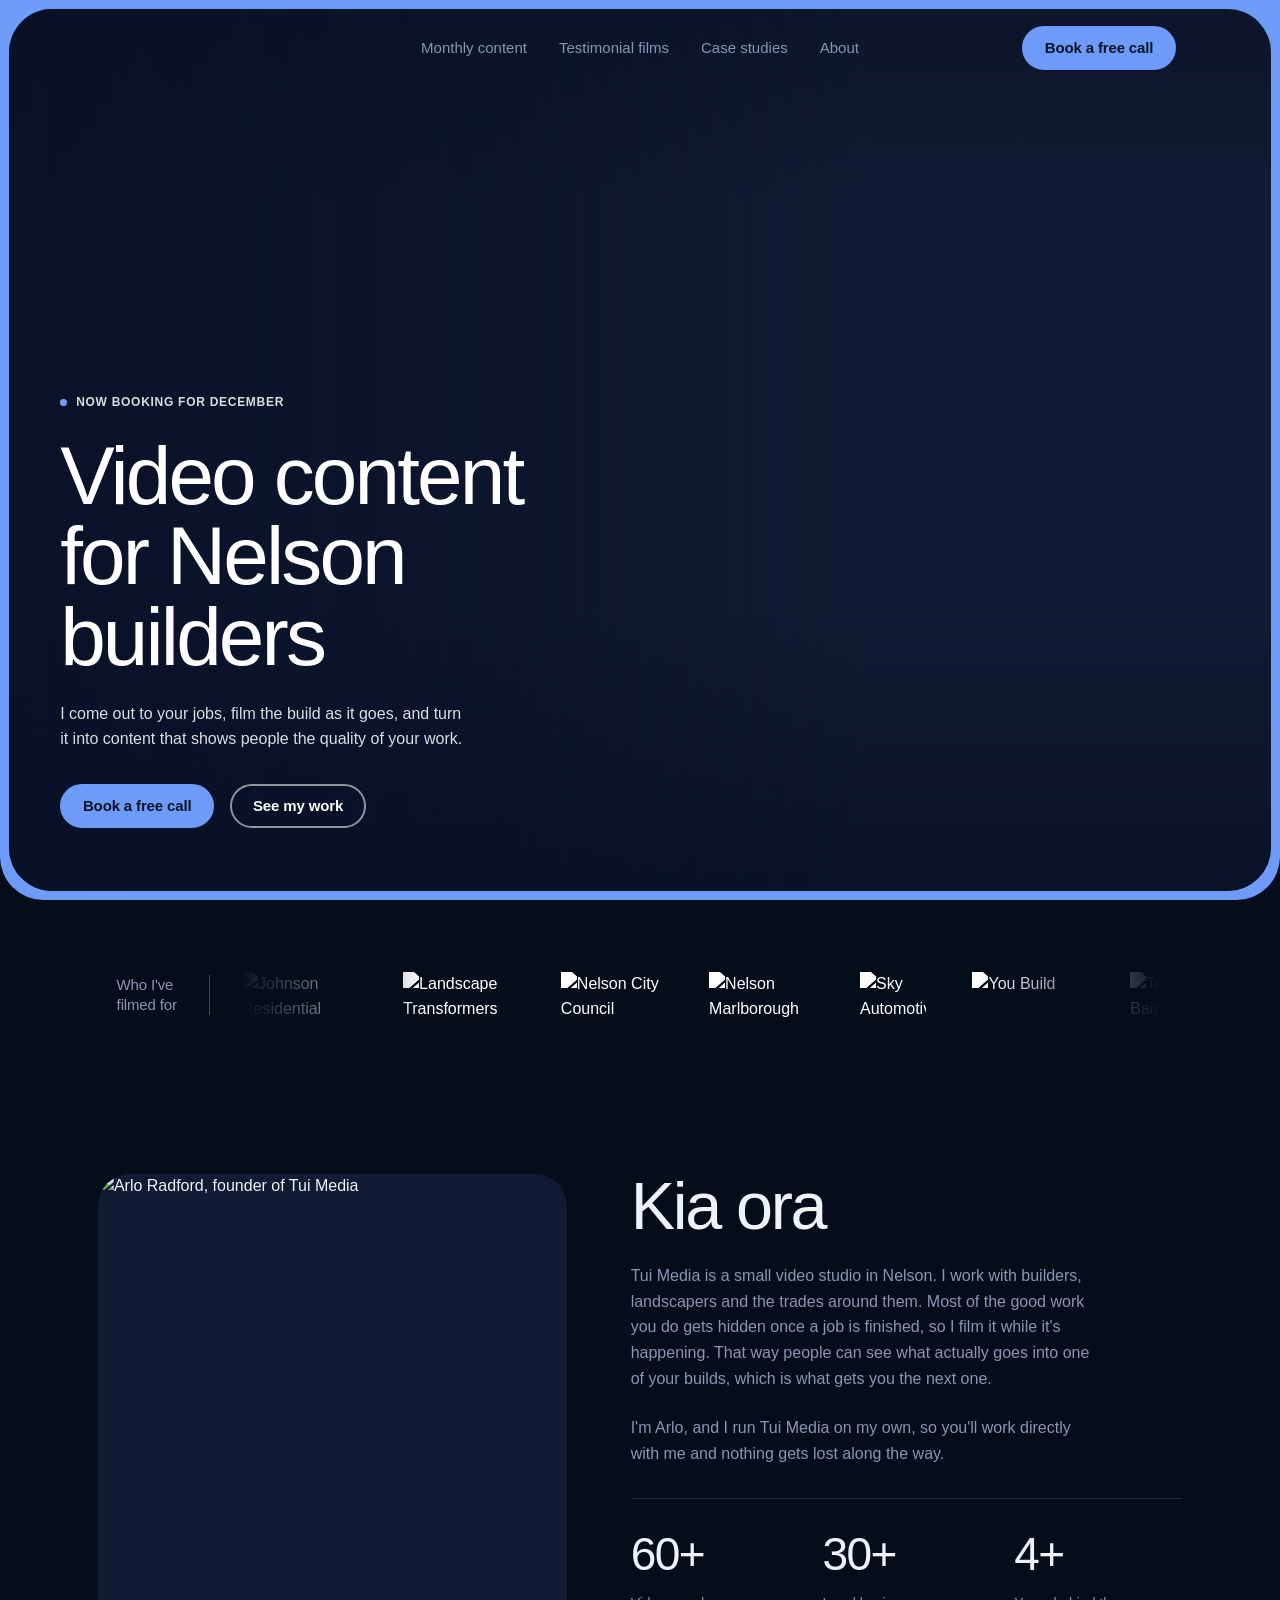
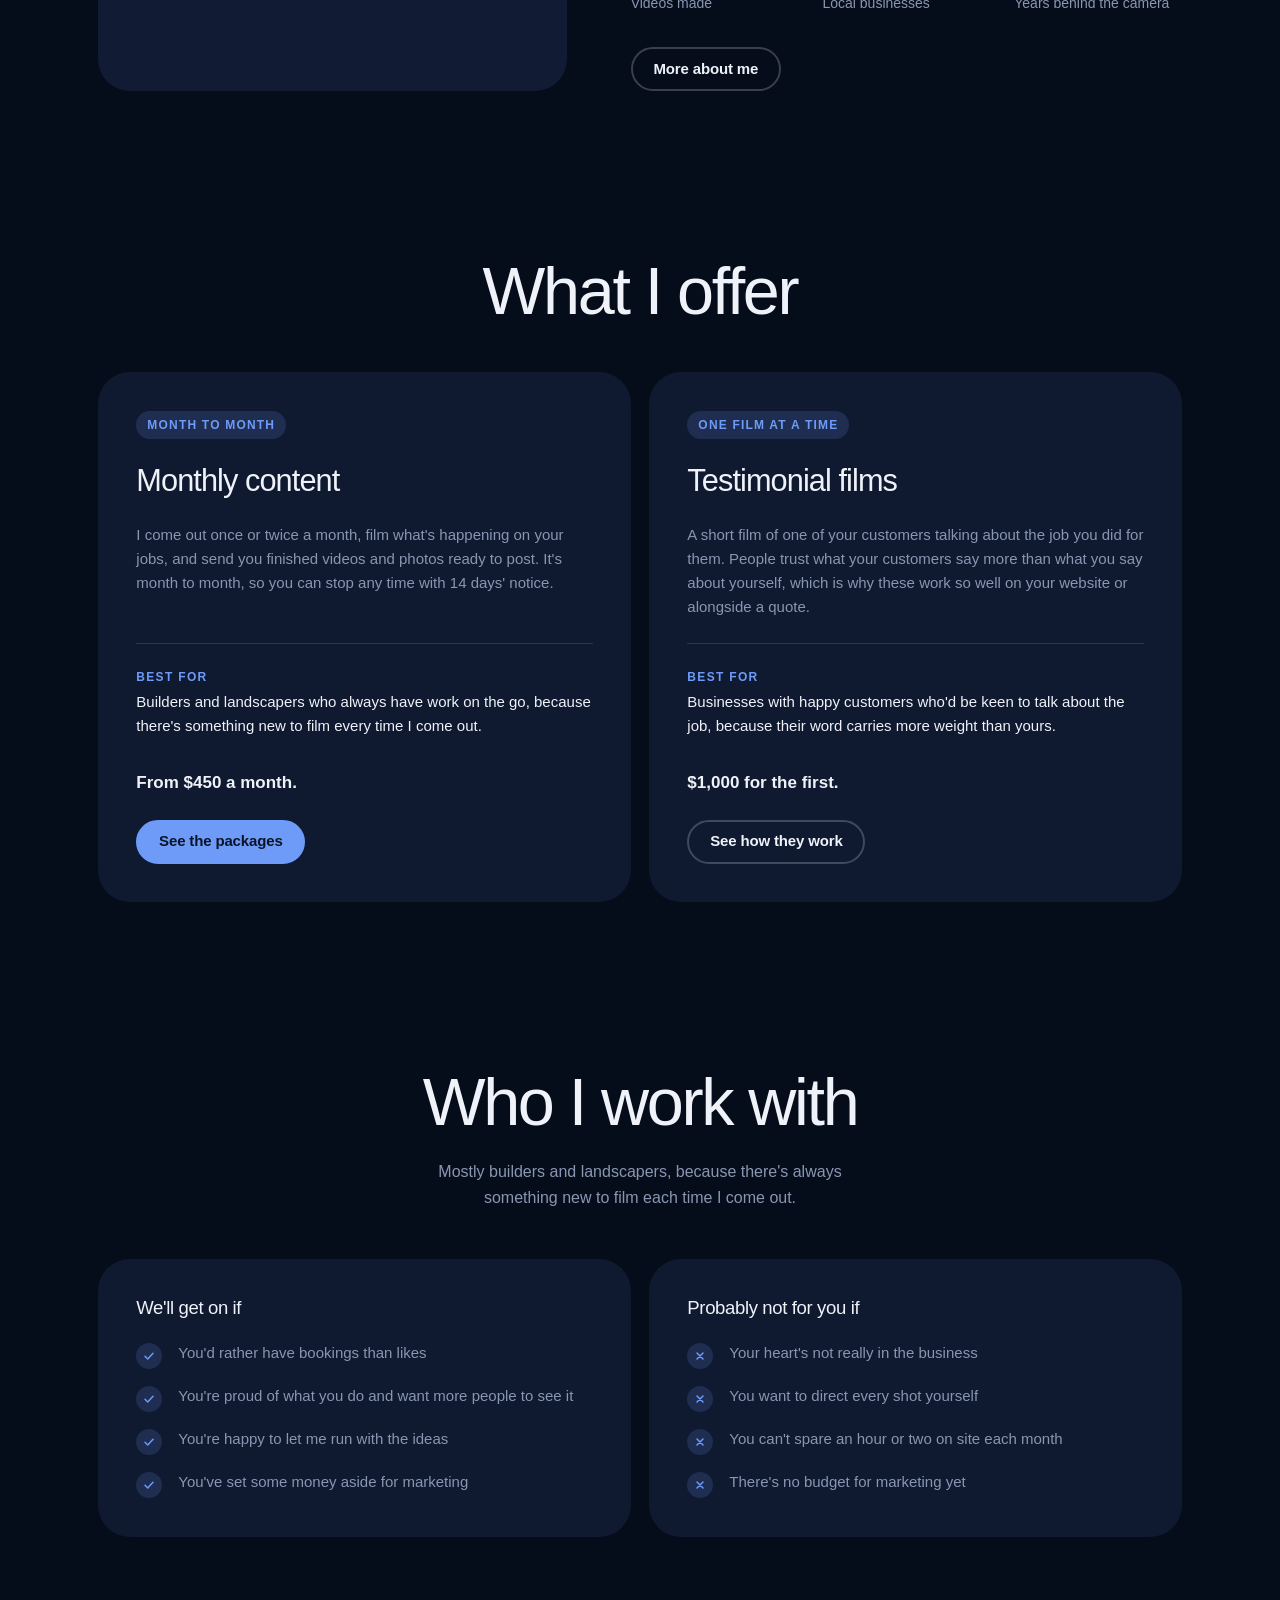
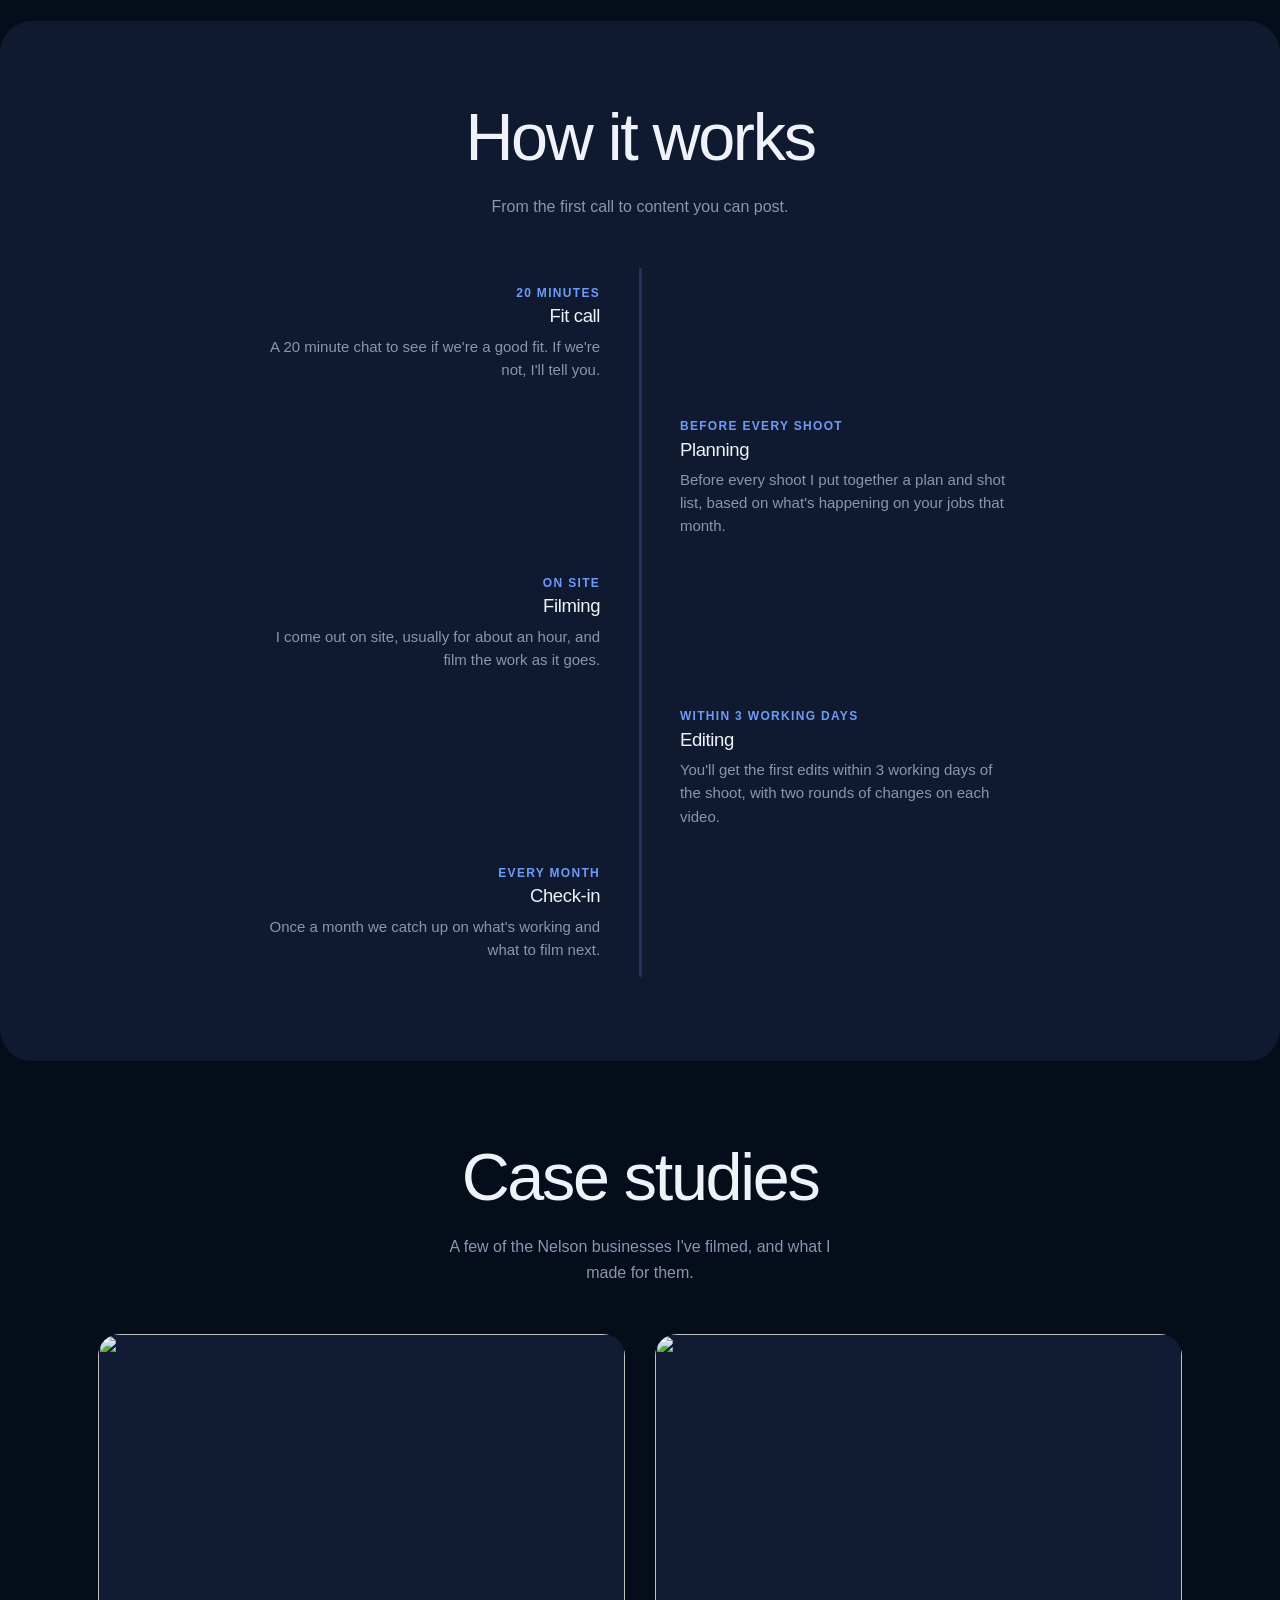
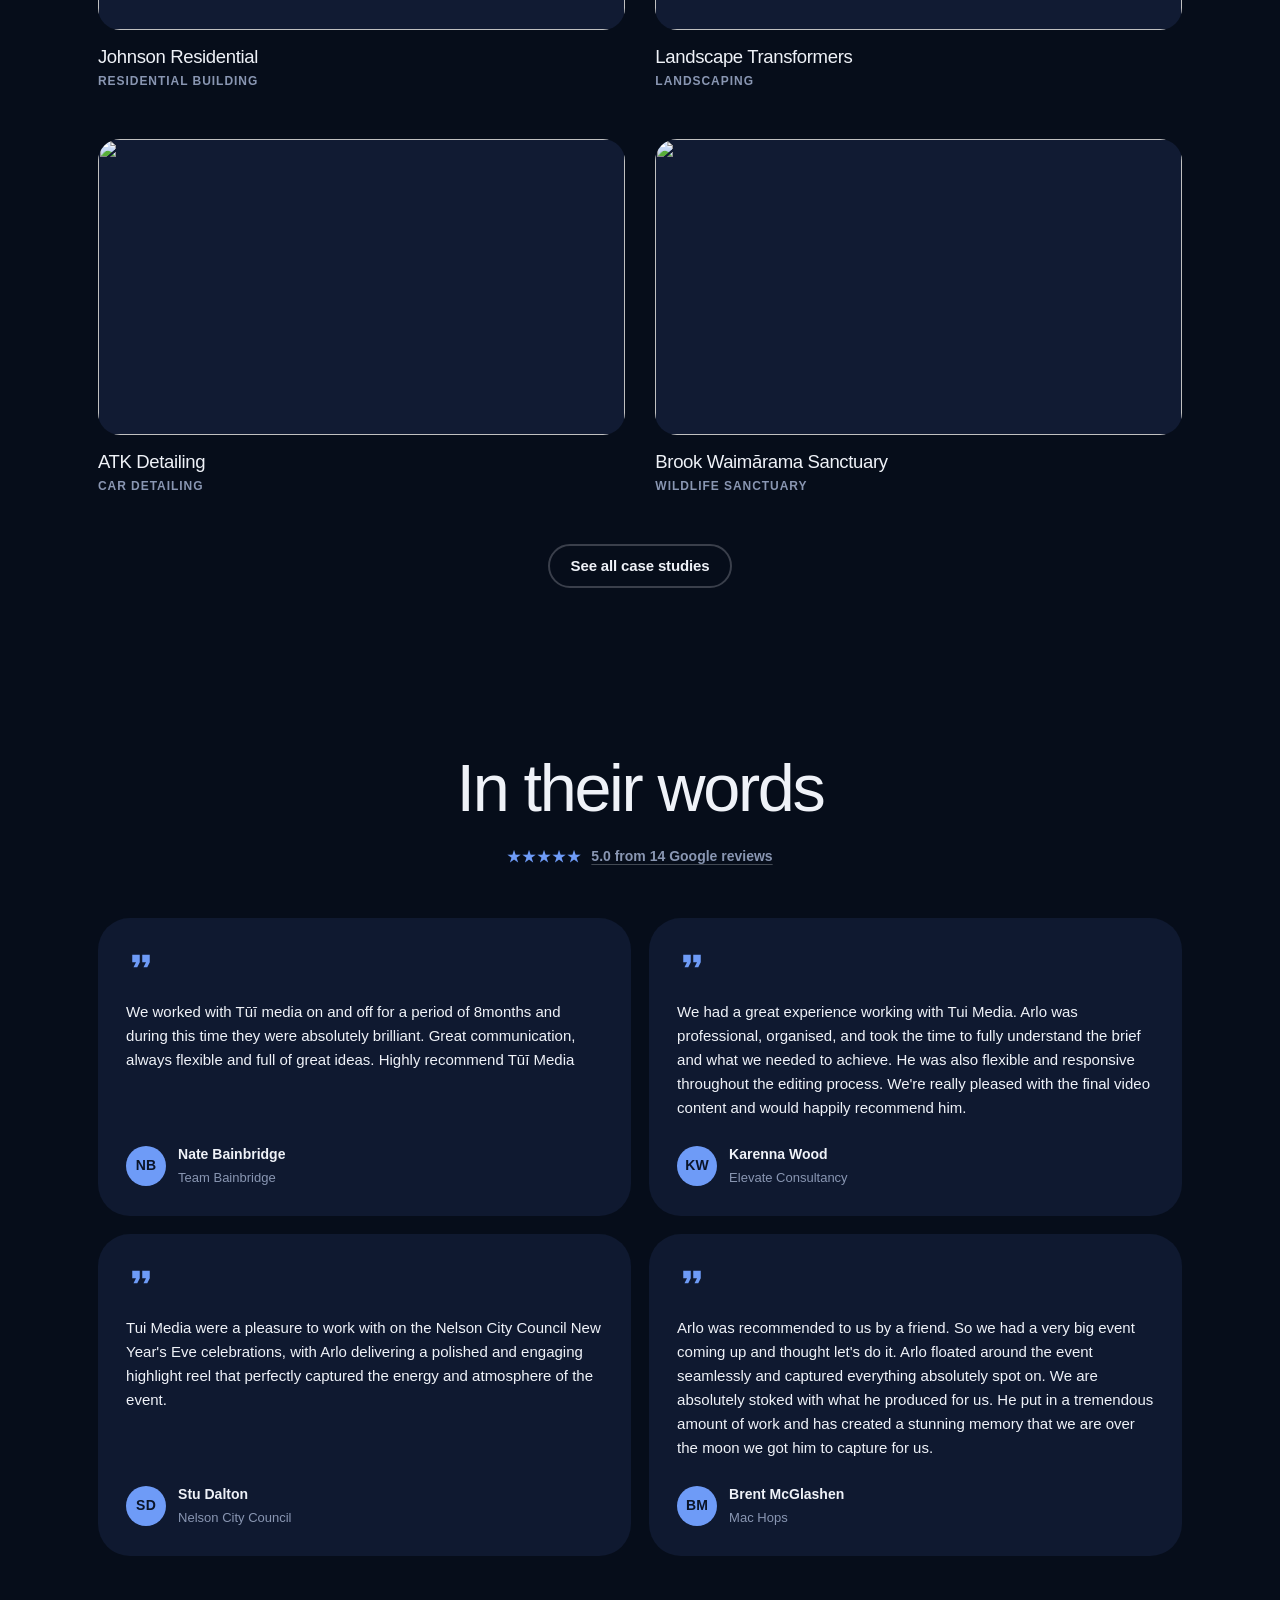
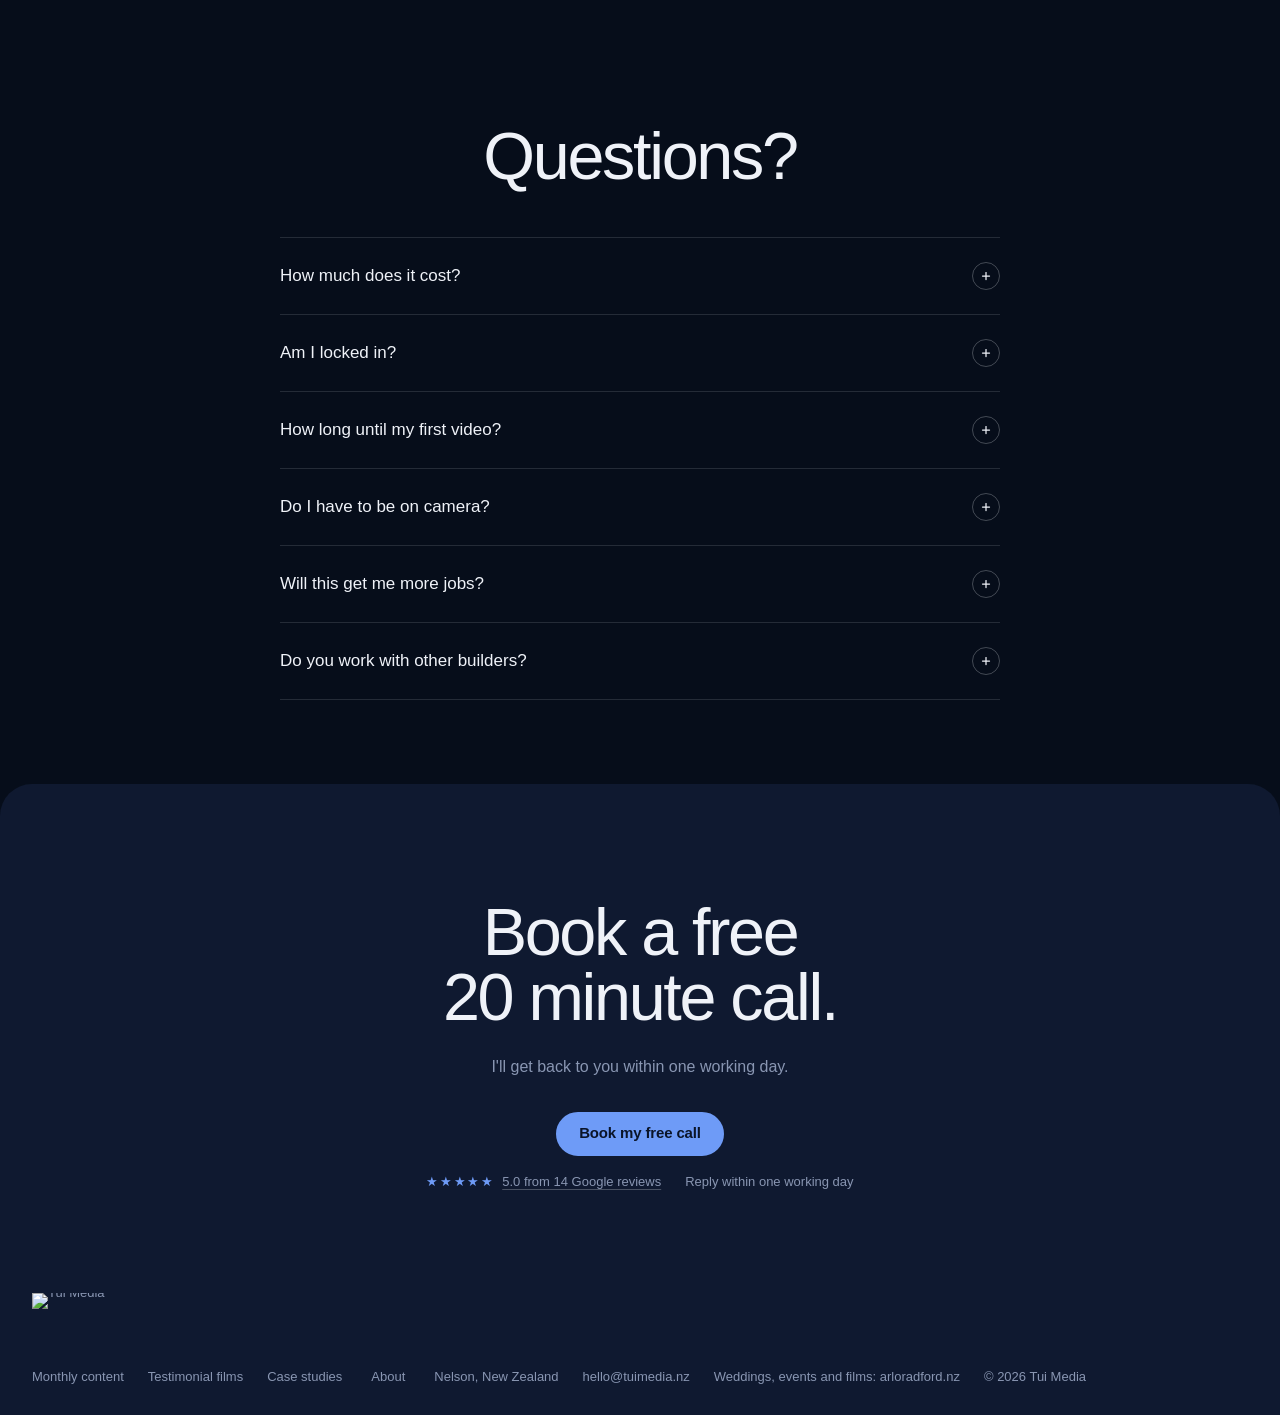
==== commit d208cf16: "Home: hero bottom left, Kia ora merged with About; testimonial page reworked - Hero copy bottom left" ====
--- a/wireframe/index.html
+++ b/wireframe/index.html
@@ -45,7 +45,7 @@
       "description": "Video content for Nelson builders, landscapers and trades. I film your jobs on site and turn them into monthly videos and photos. From $450 a month.",
       "slogan": "Video content for Nelson builders",
       "url": "https://www.tuimedia.nz/",
-      "image": ["https://www.tuimedia.nz/og.jpg", "https://www.tuimedia.nz/media/hero-build-poster.jpg"],
+      "image": ["https://www.tuimedia.nz/og.jpg", "https://www.tuimedia.nz/media/hero-trades-poster.jpg"],
       "logo": {
         "@type": "ImageObject",
         "@id": "https://www.tuimedia.nz/#logo",
@@ -155,7 +155,7 @@
   ]
 }
 </script>
-<link rel="preload" href="/media/hero-build-poster.jpg" as="image" fetchpriority="high">
+<link rel="preload" href="/media/hero-trades-poster.jpg" as="image" fetchpriority="high">
 <link rel="preload" href="/fonts/bricolage-grotesque-latin.woff2" as="font" type="font/woff2" crossorigin>
 <style>
   /* Bricolage Grotesque, self-hosted. Served from Google Fonts until now,
@@ -720,6 +720,20 @@
   .hero h1 { margin-inline: auto; }
   .hero .btn-row { justify-content: center; }
 
+  /* everything in the hero sits bottom left: the "now booking" tag (just a
+     dot and text, no outline) on top, then the headline, subline and buttons.
+     This comes after the centred rules above so it wins. */
+  .hero, .hero-left > .shell { text-align: left; }
+  .hero-left > .shell { align-items: flex-start; }
+  .hero h1 { margin-inline: 0; }
+  .hero .lede { margin-inline: 0; }
+  .hero .btn-row { justify-content: flex-start; }
+  .hero .avail { border: 0; padding: 0; margin: 0 0 var(--s-3); }
+  @media (min-width: 961px) {
+    .hero-left > .shell { justify-content: flex-end; }
+    .hero .avail { color: rgb(255 255 255 / 0.85); }
+  }
+
   /* the nav keeps its glass pill over the hero too (the old flat
      over-hero mode is gone; JS still toggles .over-hero but nothing uses it) */
   .nav { transition: background-color 300ms ease, box-shadow 300ms ease, -webkit-backdrop-filter 300ms ease, backdrop-filter 300ms ease; }
@@ -838,6 +852,12 @@
     max-width: 640px;
     margin-inline: auto;
   }
+  /* the merged Kia ora / About: reads left to right beside the photo */
+  .intro-team .intro-body { text-align: left; }
+  .intro-team .intro-body h2 { margin-bottom: var(--s-3); }
+  .intro-team .intro-body > p { margin-inline: 0; }
+  .intro-team .stat-row { margin-inline: 0; margin-top: var(--s-4); }
+  .intro-team .block { min-height: 420px; }
 
   /* ---------- two ways to work together ----------
      Same card as the fit section. The grid stretches both cards to one
@@ -1570,6 +1590,7 @@
   @media (max-width: 900px) {
     .team { grid-template-columns: 1fr; gap: var(--s-4); }
     .team .block { aspect-ratio: 1 / 1; min-height: 0; }
+    .intro-team .block { min-height: 0; }
     /* the spine moves to the left edge and every step reads from it */
     .step { grid-template-columns: 3px 1fr; column-gap: var(--s-3); }
     .spine { left: 1.5px; margin-left: 0; }
@@ -1737,7 +1758,7 @@
   </div>
 
   <div class="hero-media" aria-hidden="true">
-    <video src="/media/hero-build.mp4" poster="/media/hero-build-poster.jpg" autoplay muted loop playsinline preload="auto"></video>
+    <video src="/media/hero-trades.mp4" poster="/media/hero-trades-poster.jpg" autoplay muted loop playsinline preload="auto"></video>
   </div>
 </section>
 
@@ -1769,18 +1790,28 @@
 </section>
 
 <!-- ============ INTRO ============
-     Headline left, the reading copy and the numbers right. -->
+     Kia ora and the About in one: Arlo's photo on the left, the intro, a
+     line about working with him, the numbers and a link to /about on the
+     right. Stacks under 900px, photo first. -->
 <section class="intro">
   <div class="shell">
-    <div class="intro-grid">
-      <h2 data-anim>Kia ora</h2>
-      <div class="intro-body">
+    <div class="team intro-team">
+      <div class="block" data-anim><img src="/img/arlo-radford.webp?v=4" alt="Arlo Radford, founder of Tui Media" width="1800" height="1200" loading="lazy" decoding="async"></div>
+      <div class="team-body intro-body">
+        <h2 data-anim>Kia ora</h2>
         <p data-anim>Tui Media is a small video studio in Nelson. I work with builders, landscapers and the trades around them. Most of the good work you do gets hidden once a job is finished, so I film it while it's happening. That way people can see what actually goes into one of your builds, which is what gets you the next one.</p>
+        <p data-anim>I'm Arlo, and I run Tui Media on my own, so you'll work directly with me and nothing gets lost along the way.</p>
 
         <div class="stat-row">
           <div class="stat-cell" data-anim><b data-count="60" data-suffix="+">60+</b><span>Videos made</span></div>
           <div class="stat-cell" data-anim><b data-count="30" data-suffix="+">30+</b><span>Local businesses</span></div>
           <div class="stat-cell" data-anim><b data-count="4" data-suffix="+">4+</b><span>Years behind the camera</span></div>
+        </div>
+
+        <div class="btn-row" data-anim>
+          <a class="btn outline" href="/about">
+            <span class="btn-label"><span>More about me</span><span aria-hidden="true">More about me</span></span>
+          </a>
         </div>
       </div>
     </div>
@@ -1795,7 +1826,7 @@
 <section id="services">
   <div class="shell">
     <div class="section-head center" data-anim>
-      <h2>Two ways in</h2>
+      <h2>What I offer</h2>
     </div>
 
     <div class="two-up">
@@ -1843,7 +1874,7 @@
   <div class="shell">
     <div class="section-head center" data-anim>
       <h2>Who I work with</h2>
-      <p class="lede">Most of my clients are builders and landscapers, as well as joiners, and kitchen and bathroom companies. This kind of work suits video because there's always something new to show each time I come out. I still work with other local businesses too, like tourism and accommodation, so get in touch if that's you.</p>
+      <p class="lede">Mostly builders and landscapers, because there's always something new to film each time I come out.</p>
     </div>
 
     <div class="two-up">
@@ -2001,27 +2032,6 @@
   </div>
 </section>
 
-<!-- ============ ABOUT ============ -->
-<section id="about">
-  <div class="shell">
-    <div class="section-head center" data-anim><h2>About</h2></div>
-    <div class="team">
-      <div class="block" data-anim><img src="/img/arlo-radford.webp?v=4" alt="Arlo Radford, founder of Tui Media" width="1800" height="1200" loading="lazy" decoding="async"></div>
-      <div class="team-body" data-anim>
-        <p class="measure">Kia ora, I'm Arlo, the founder and creative director of Tui Media. I grew up with a passion for photography and filmmaking, and I now have over five years of experience in the industry.</p>
-        <p class="measure">I'm a one-man team, so you'll work directly alongside me and nothing gets lost along the way.</p>
-        <p class="measure">Over thirty Nelson businesses have trusted me with their content, from builders and detailers to a wildlife sanctuary and the Nelson Marlborough Rescue Helicopter Trust, plus a project with Nikon New Zealand for the launch of one of their cinema cameras.</p>
-        <p class="measure">I'd love to hear from you if you want more people to see the work that goes into your jobs.</p>
-        <div class="btn-row">
-          <a class="btn" href="#book" data-route="book">
-            <span class="btn-label"><span>Get in touch</span><span aria-hidden="true">Get in touch</span></span>
-          </a>
-        </div>
-      </div>
-    </div>
-  </div>
-</section>
-
 <!-- ============ FAQ ============ -->
 <section id="faq">
   <div class="shell">
